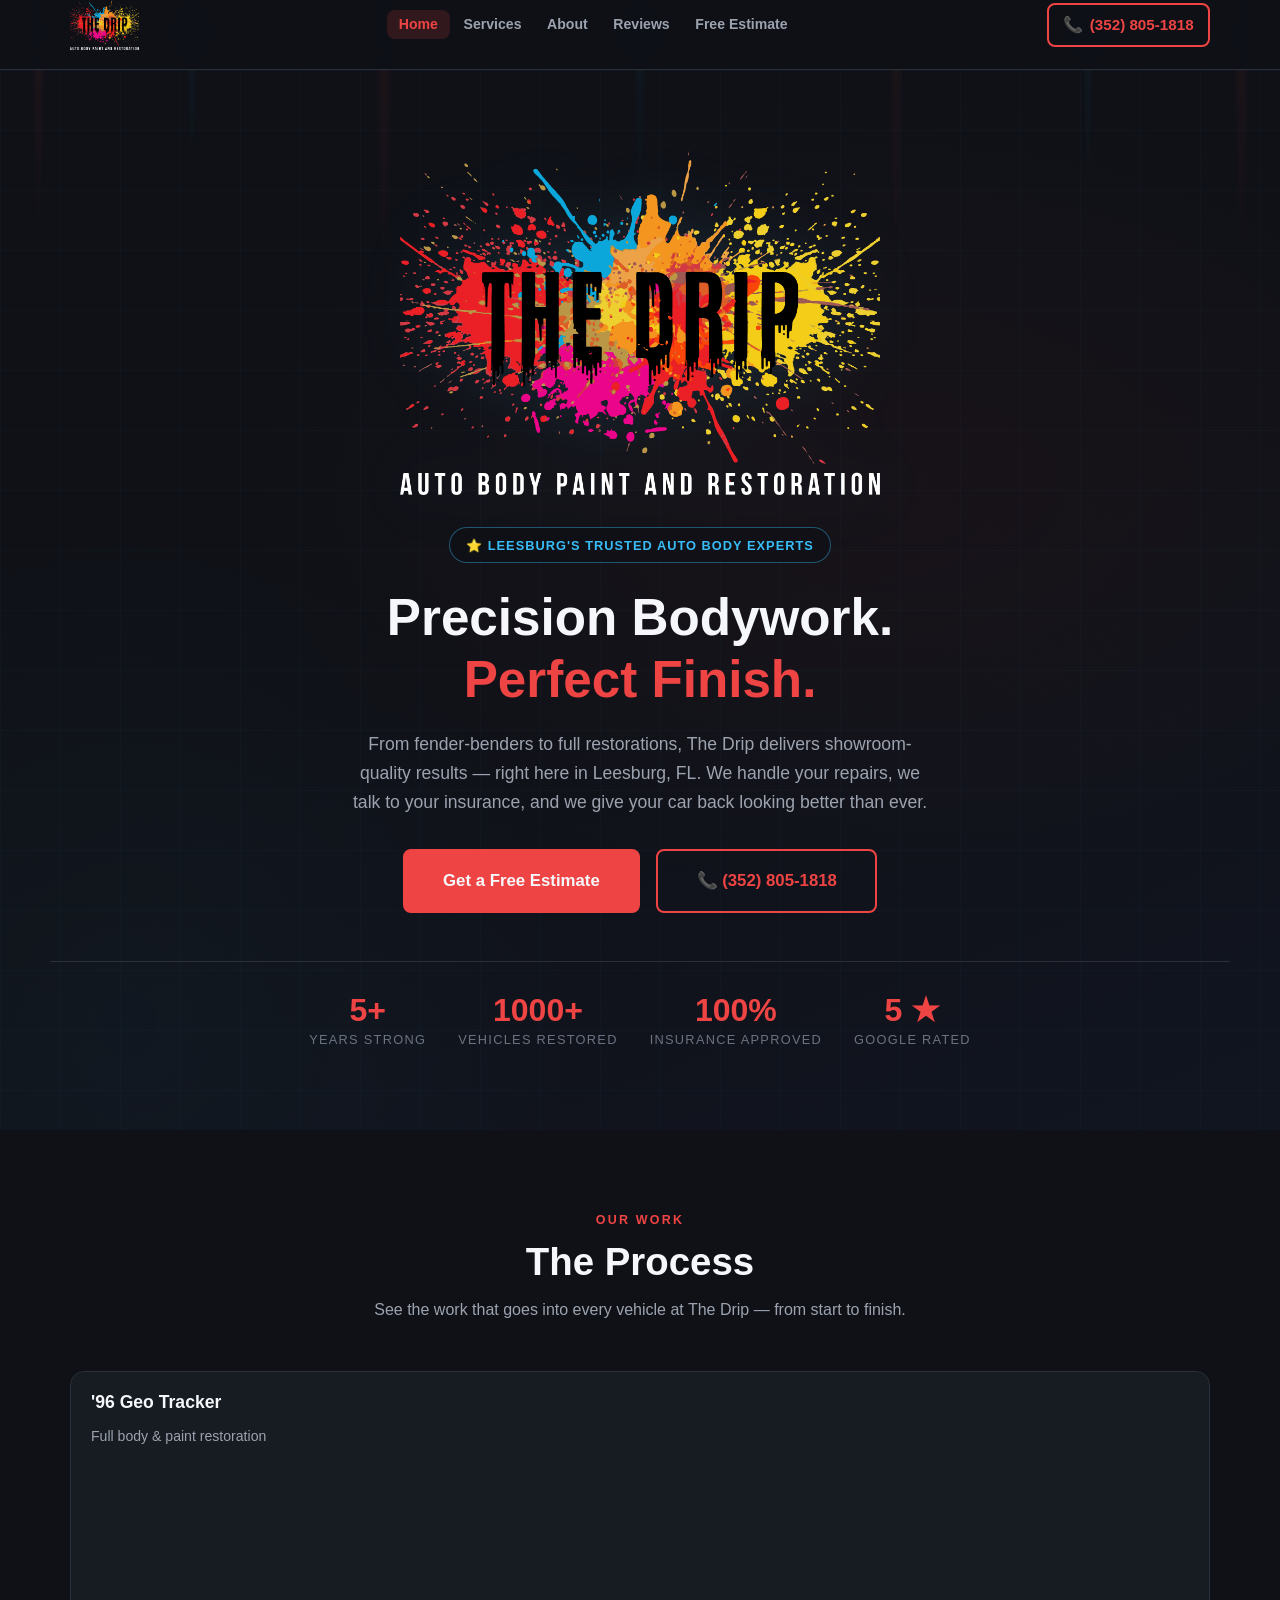
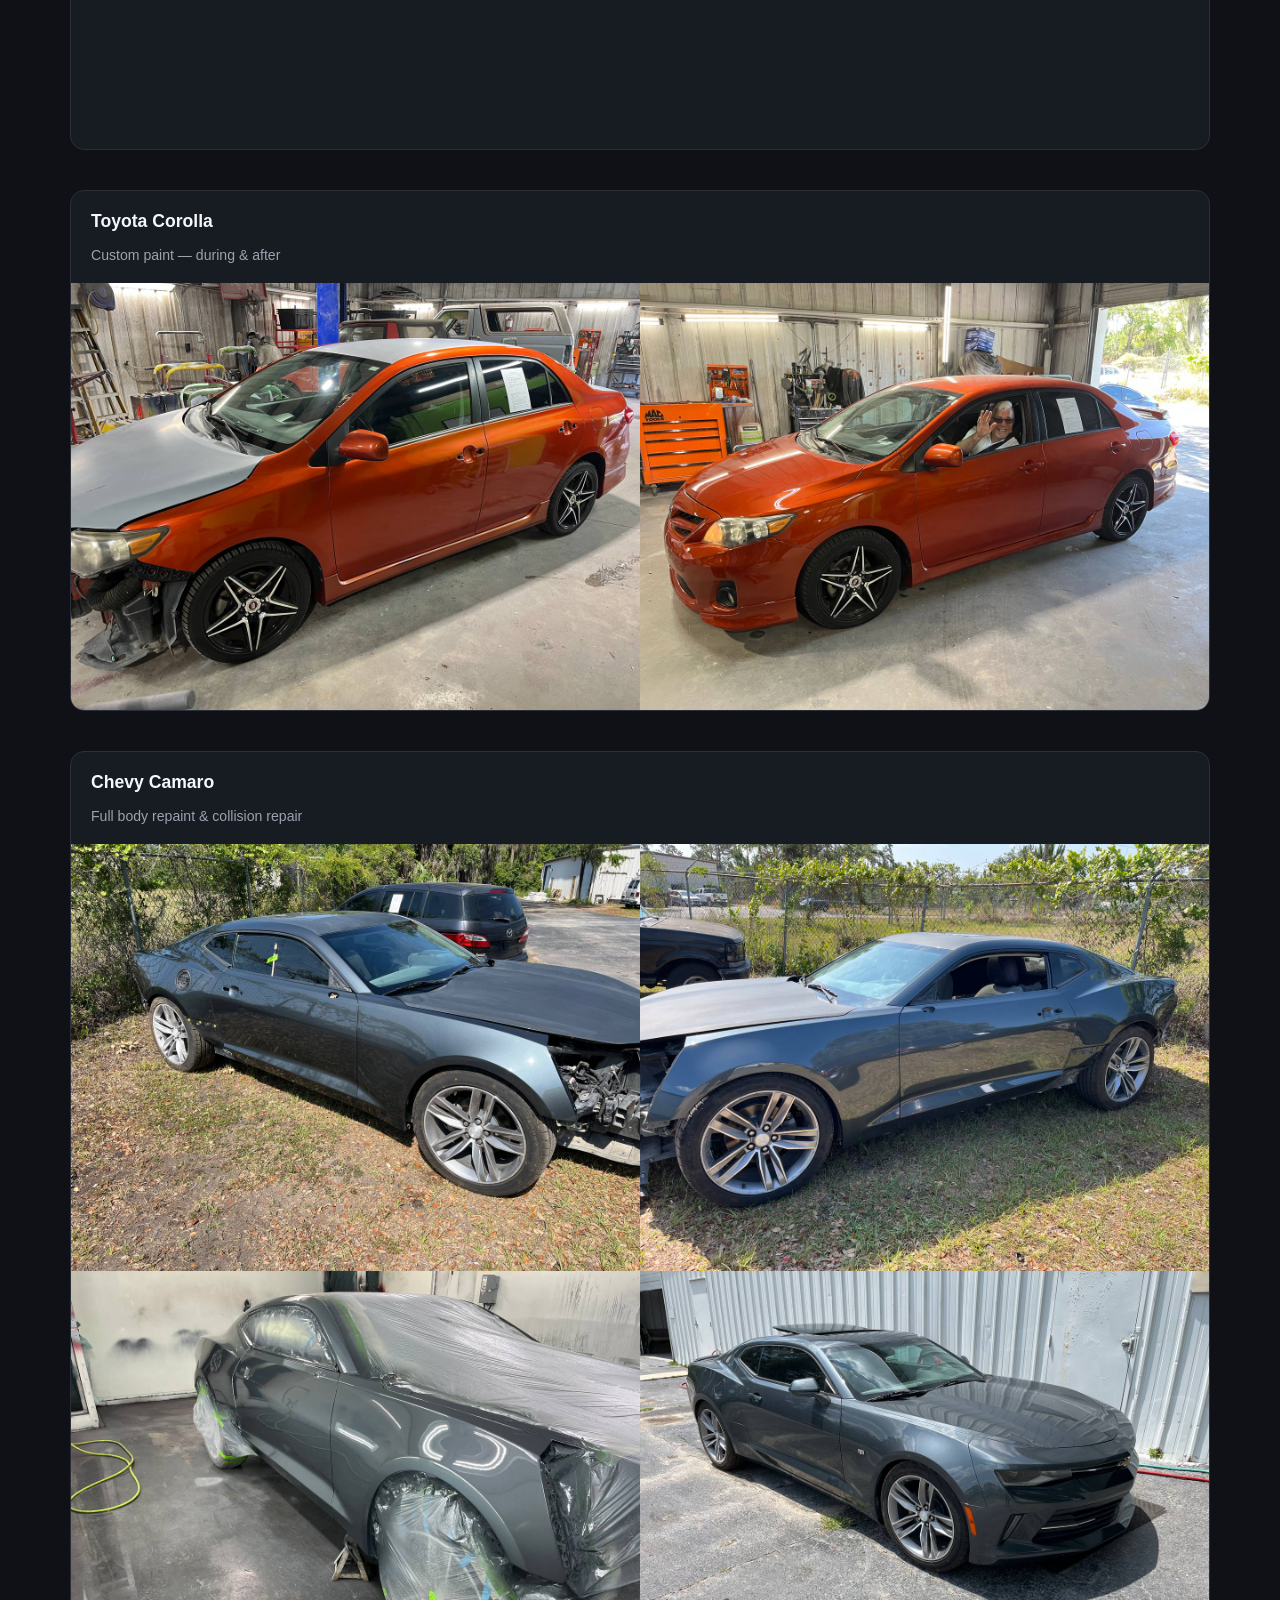
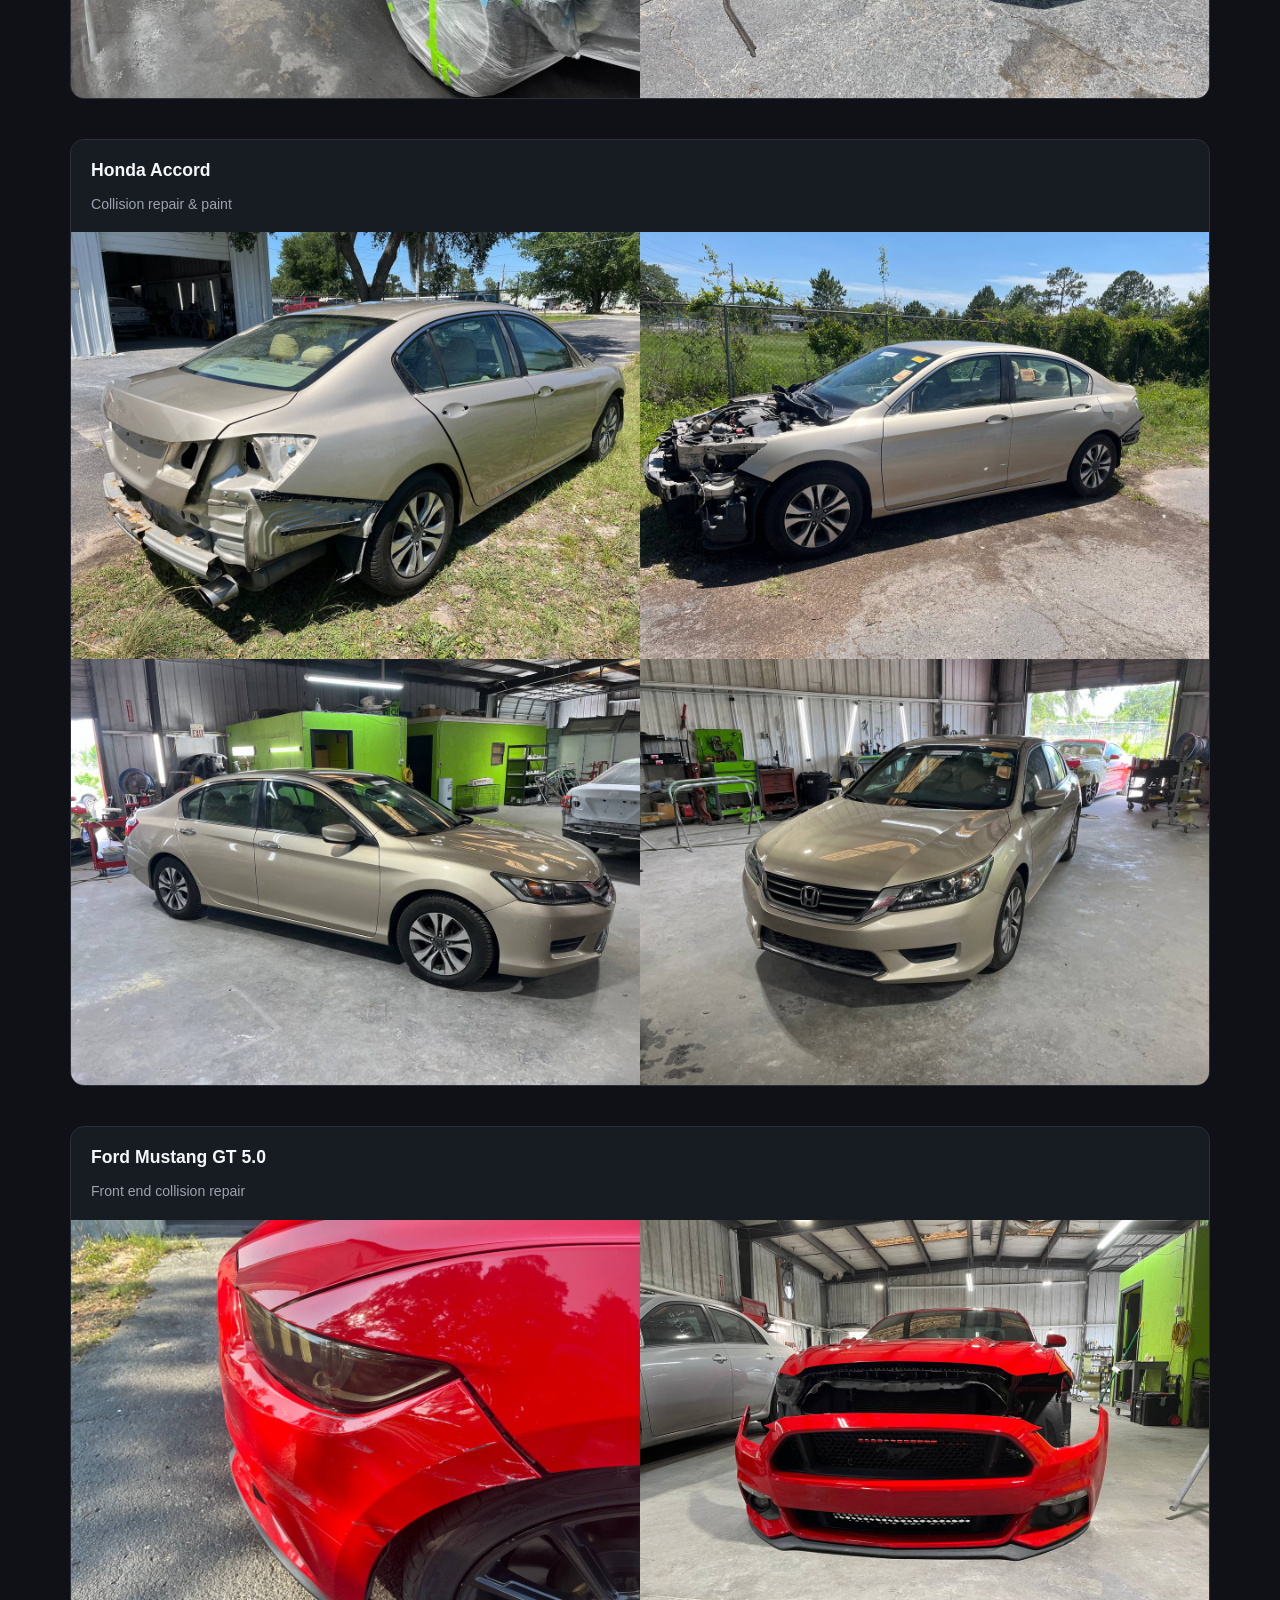
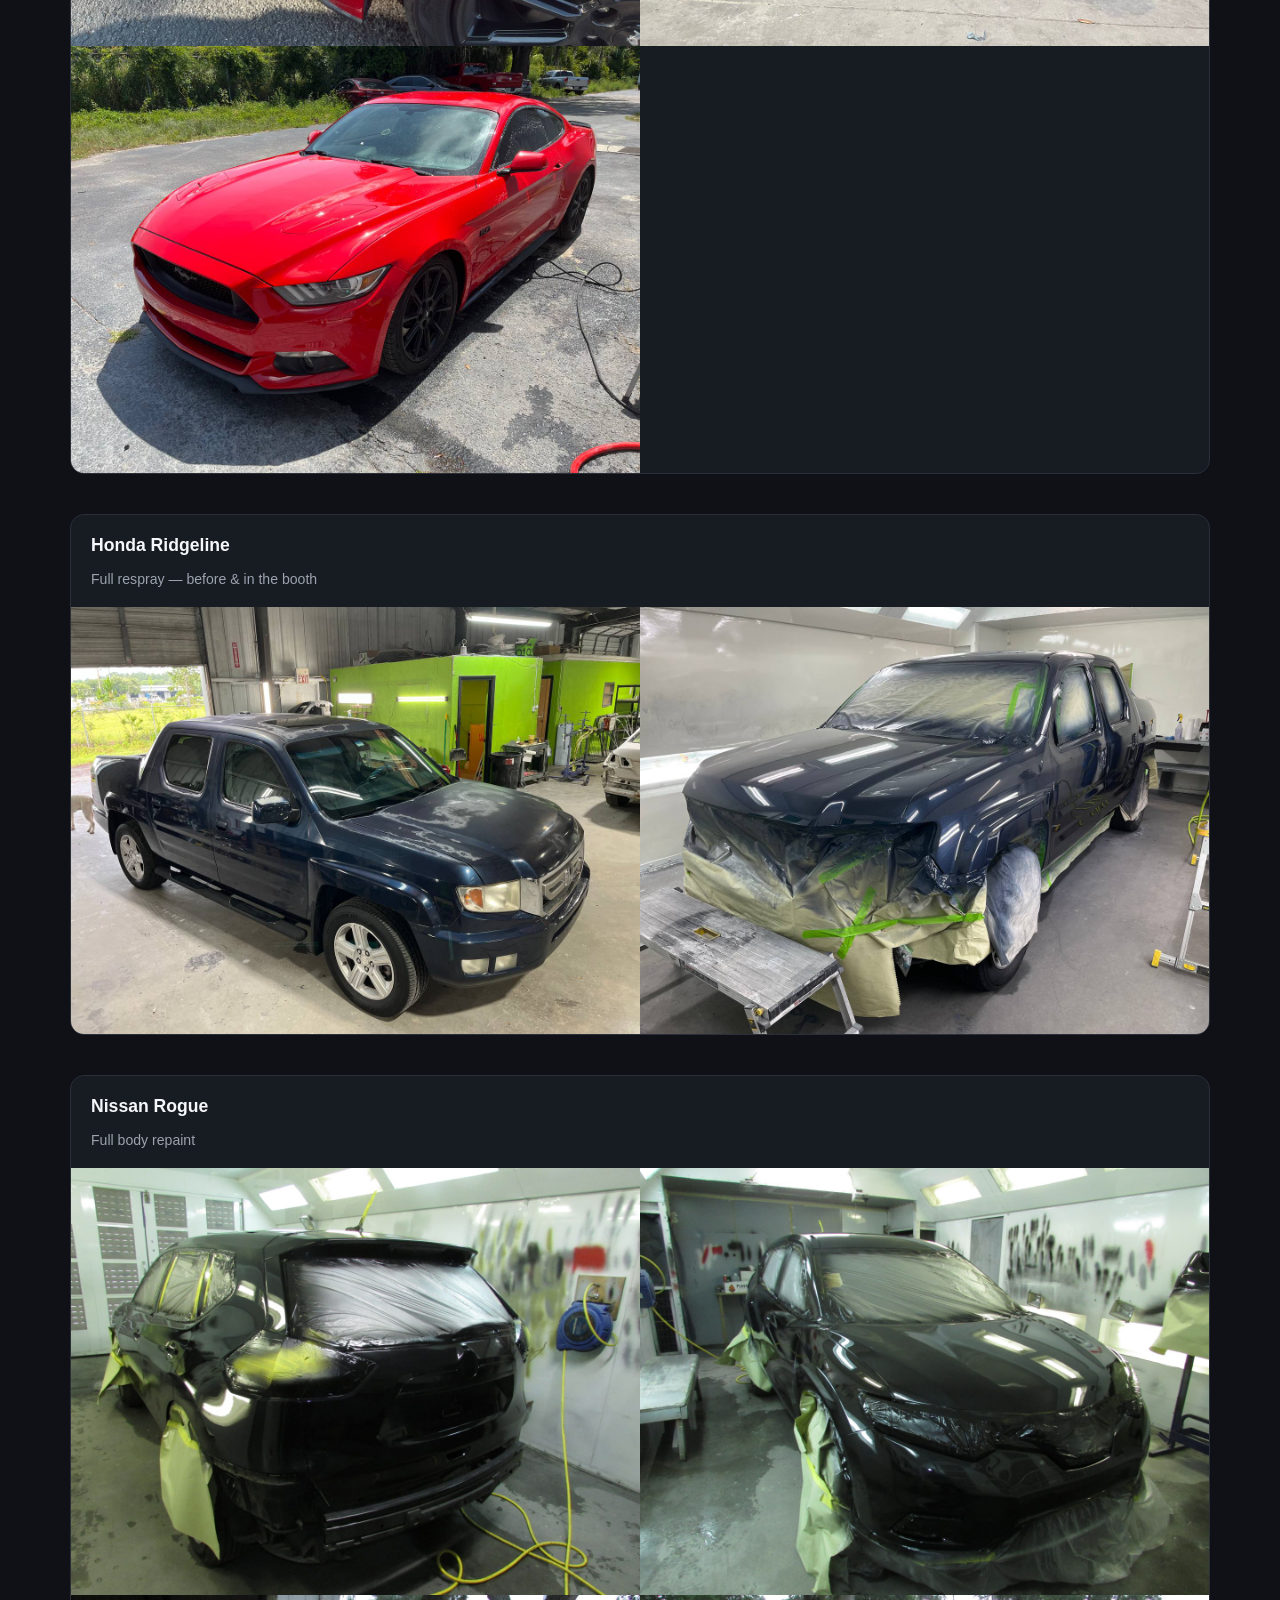
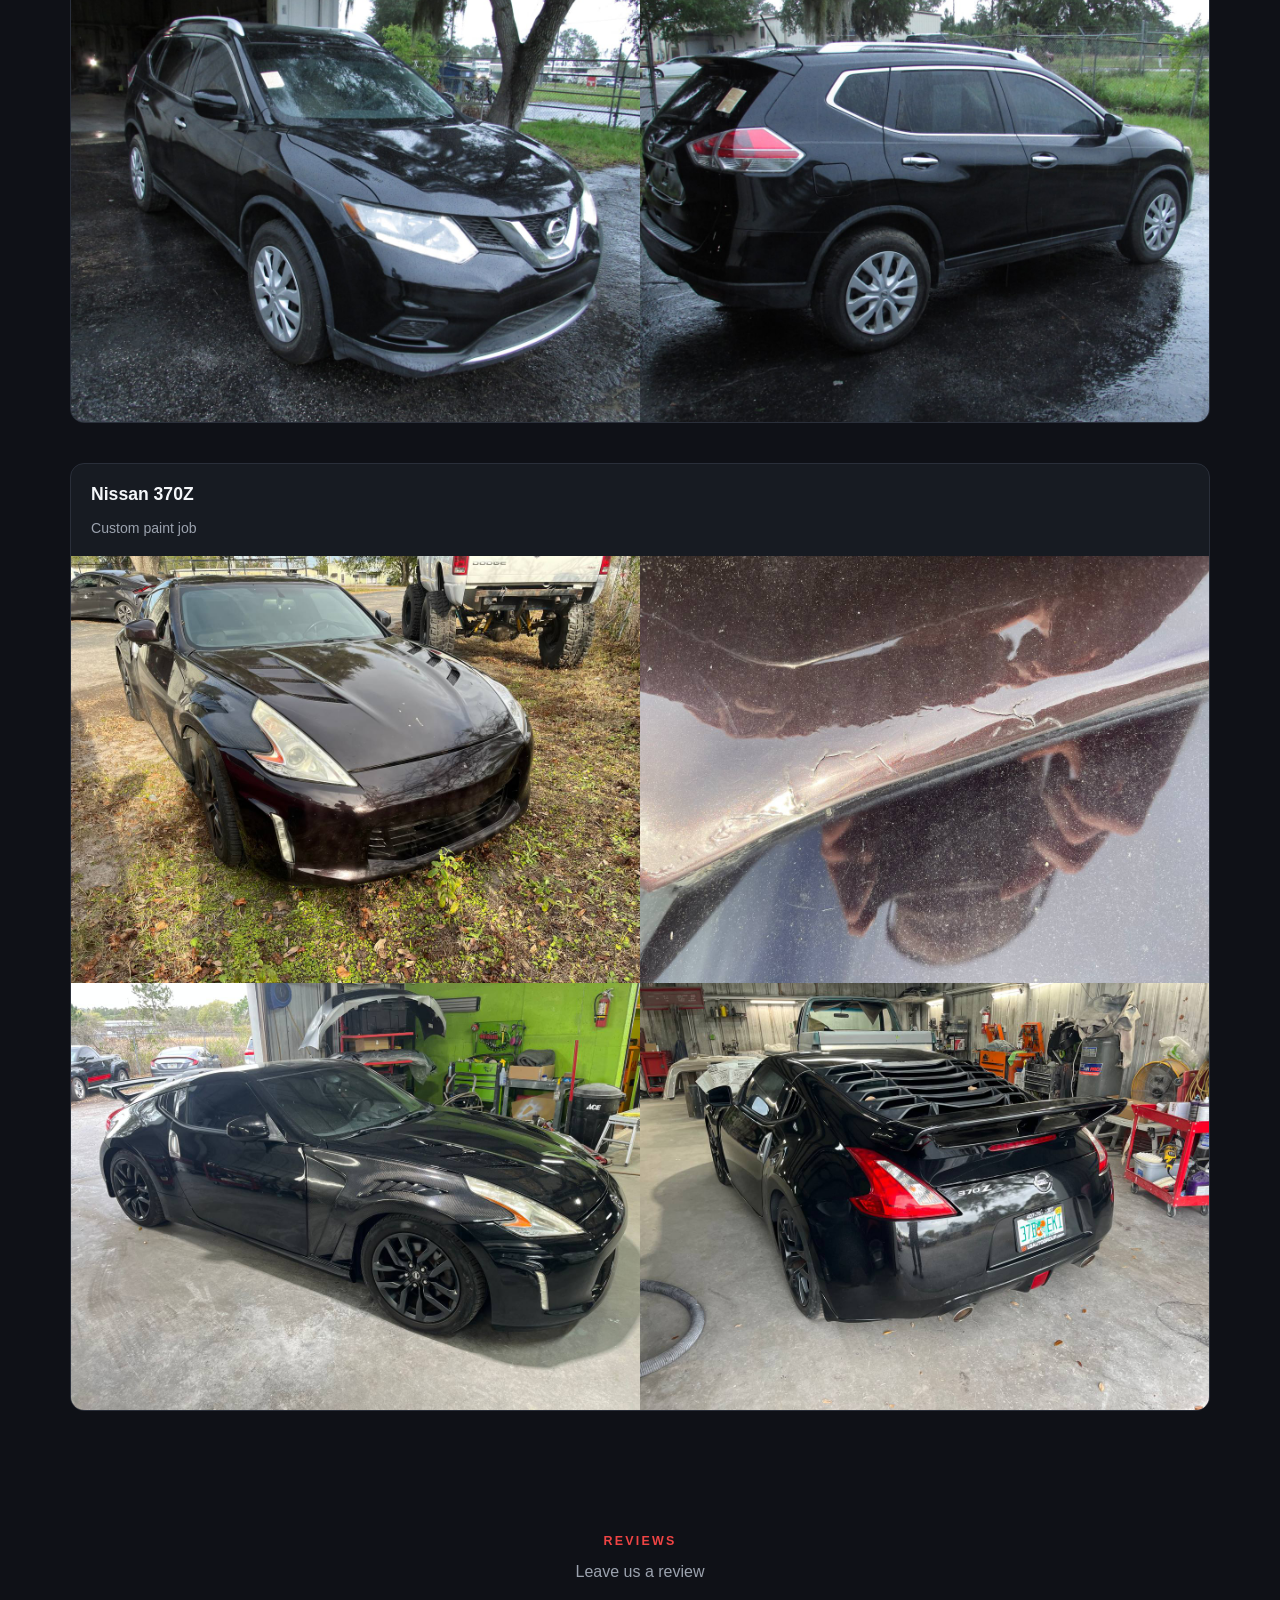
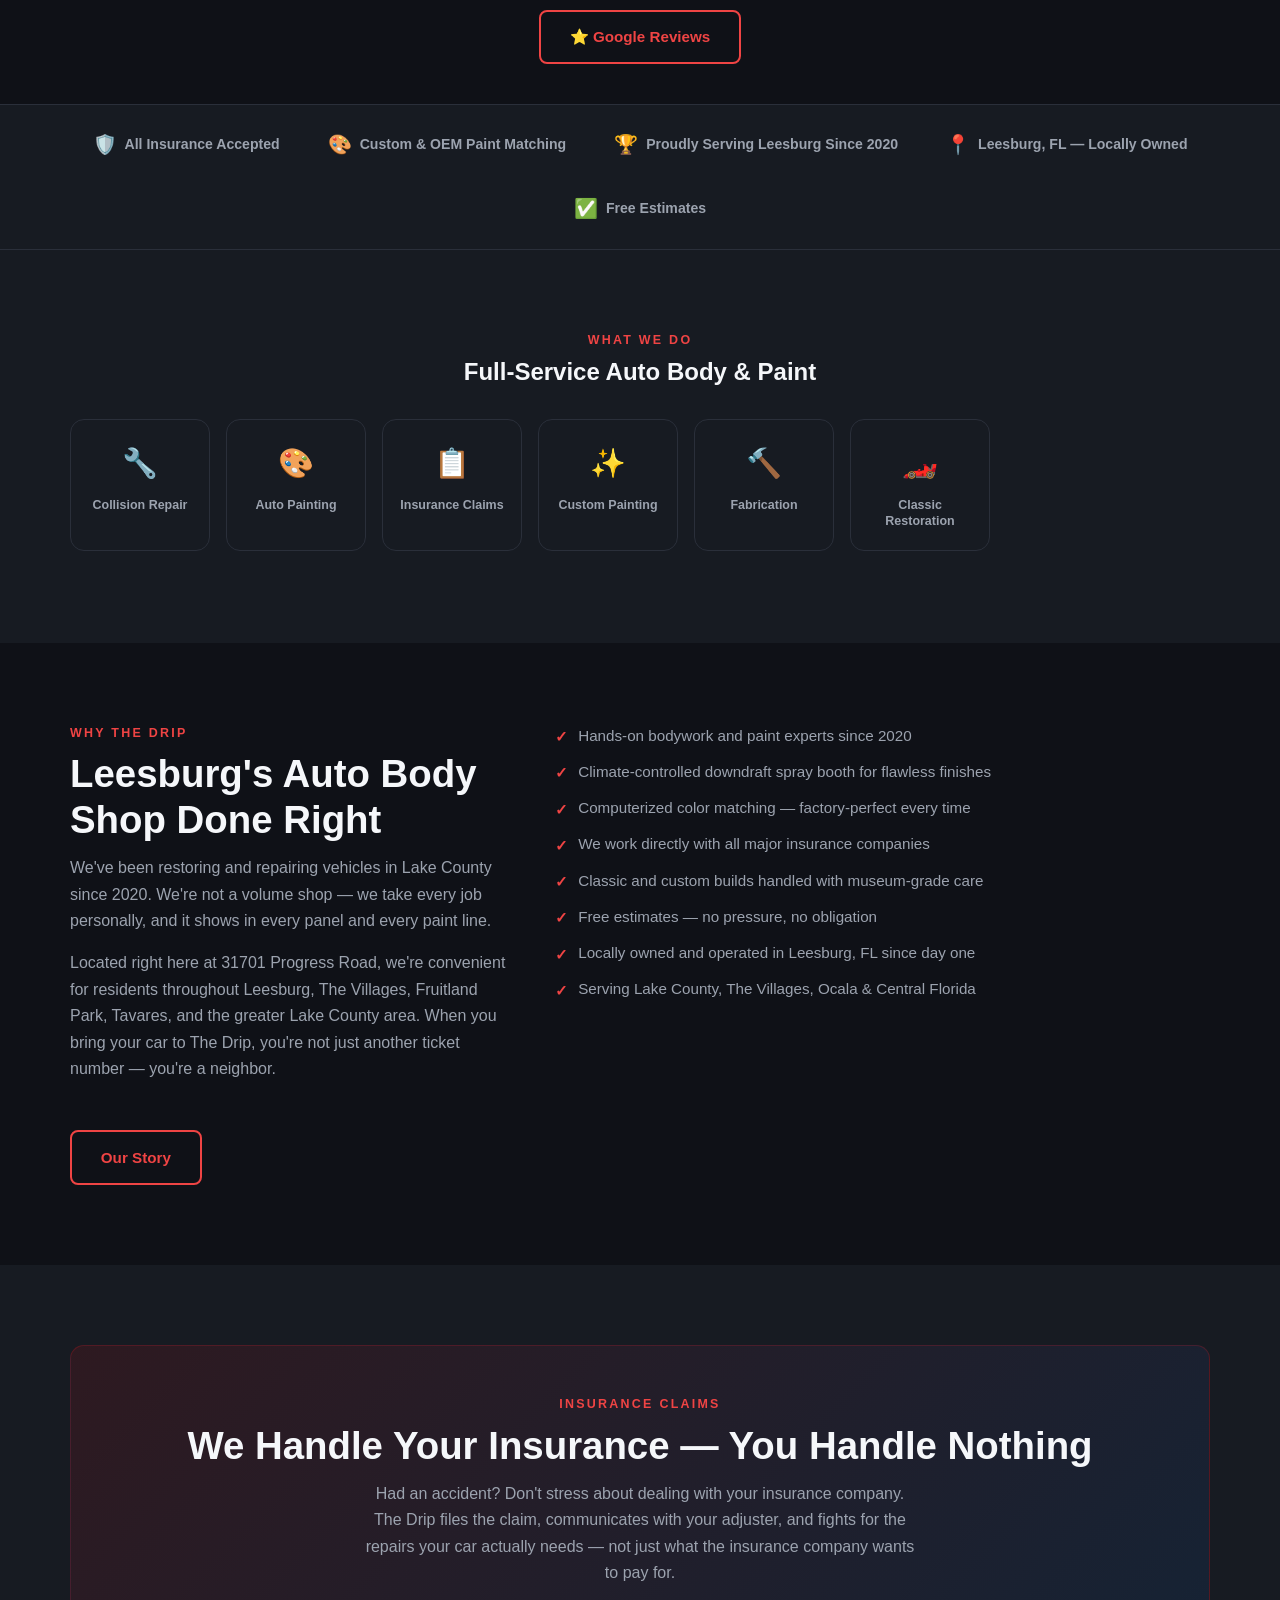
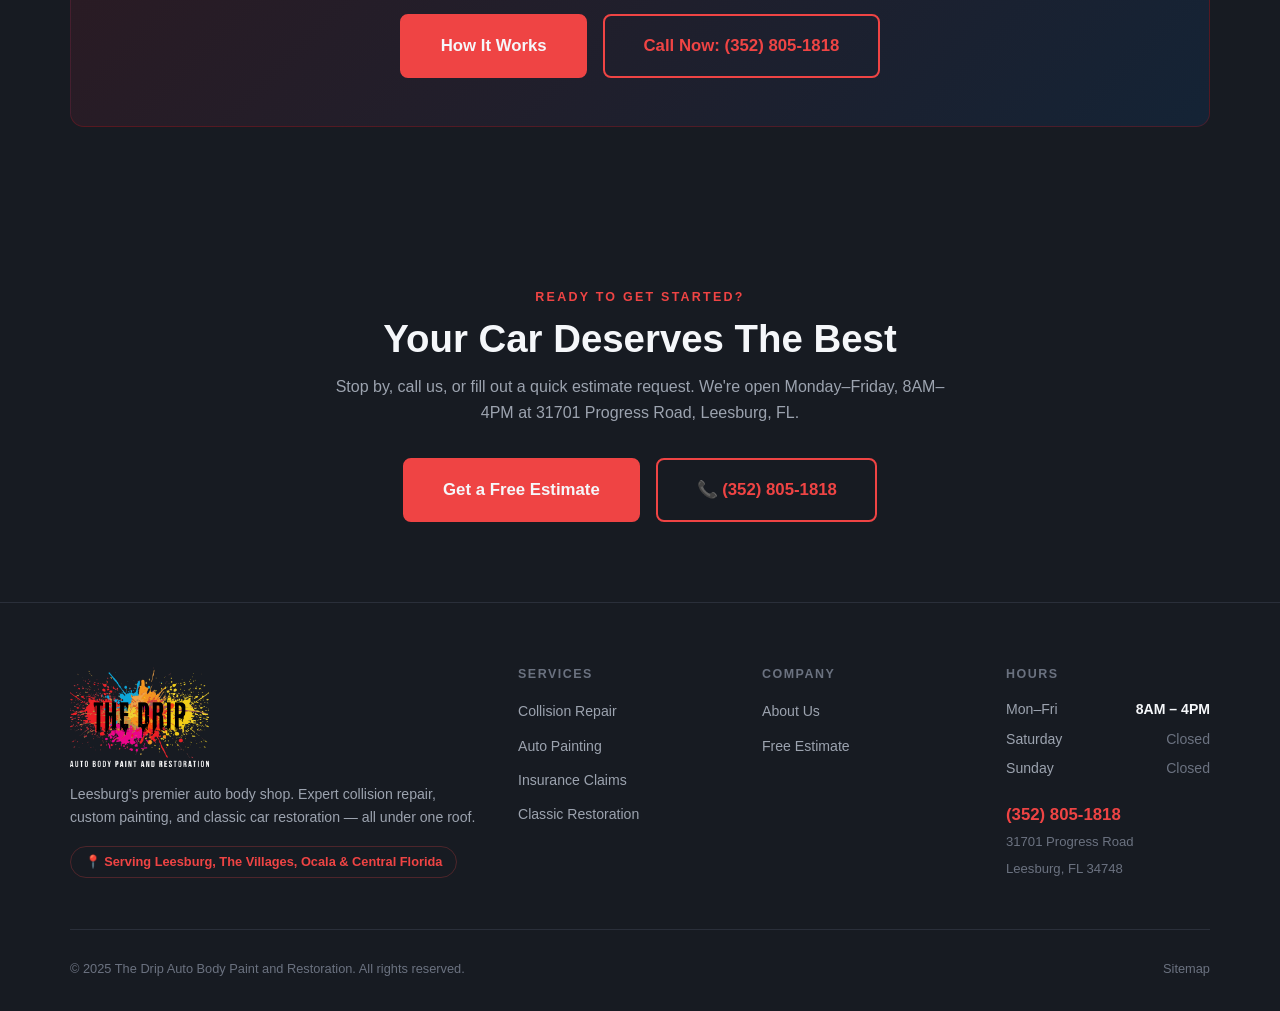
==== index.html @ 5b72c53d "Update 370Z subtitle to custom paint job" ====
<!DOCTYPE html>
<html lang="en">
<head>
  <meta charset="UTF-8" />
  <meta name="viewport" content="width=device-width, initial-scale=1.0" />
  <title>The Drip Auto Body Paint &amp; Restoration | Leesburg, FL Auto Body Shop</title>
  <meta name="description" content="The Drip Auto Body Paint and Restoration in Leesburg, FL offers expert collision repair, auto painting, dent removal, classic car restoration, and insurance claim assistance. Serving Lake County, The Villages, Ocala &amp; Central Florida." />
  <meta name="keywords" content="auto body shop Leesburg FL, collision repair Leesburg, auto paint shop Lake County FL, dent removal Leesburg, car restoration Central Florida, The Villages auto body" />
  <link rel="canonical" href="https://www.dripautomotive.com/index.html" />
  <!-- Open Graph -->
  <meta property="og:type"        content="website" />
  <meta property="og:title"       content="The Drip Auto Body Paint &amp; Restoration | Leesburg, FL" />
  <meta property="og:description" content="Expert auto body work, custom auto painting &amp; classic car restoration in Leesburg, FL. Serving Lake County, The Villages, Ocala &amp; Central Florida." />
  <meta property="og:image"       content="https://www.dripautomotive.com/images/og-home.jpg" />
  <meta property="og:url"         content="https://www.dripautomotive.com/" />
  <meta name="twitter:card"       content="summary_large_image" />
  <link rel="stylesheet" href="style.css" />
  <!-- LocalBusiness JSON-LD -->
  <script type="application/ld+json">
  {
    "@context": "https://schema.org",
    "@type": "AutoBodyShop",
    "name": "The Drip Auto Body Paint and Restoration",
    "image": "https://www.dripautomotive.com/images/og-home.jpg",
    "url": "https://www.dripautomotive.com",
    "telephone": "+13528051818",
    "address": {
      "@type": "PostalAddress",
      "streetAddress": "31701 Progress Road",
      "addressLocality": "Leesburg",
      "addressRegion": "FL",
      "postalCode": "34748",
      "addressCountry": "US"
    },
    "geo": {
      "@type": "GeoCoordinates",
      "latitude": 28.8116,
      "longitude": -81.8784
    },
    "openingHoursSpecification": [
      {
        "@type": "OpeningHoursSpecification",
        "dayOfWeek": ["Monday","Tuesday","Wednesday","Thursday","Friday"],
        "opens": "08:00",
        "closes": "16:00"
      }
    ],
    "priceRange": "$$",
    "description": "Full-service auto body shop specializing in collision repair, custom auto painting, insurance claims, and classic car restoration in Leesburg, FL.",
    "areaServed": ["Leesburg FL","Lake County FL","The Villages FL","Ocala FL","Central Florida"]
  }
  </script>
</head>
<body>
  <div class="paint-drips" aria-hidden="true"></div>

  <!-- ── Header ───────────────────────────────────────────── -->
  <header id="site-header" role="banner">
    <div class="container">
      <nav class="nav-inner" aria-label="Main navigation">
        <a href="index.html" class="nav-logo" aria-label="The Drip Auto Body — Home">
          <img src="logo.png" alt="The Drip Auto Body Paint and Restoration" class="nav-logo-img">
        </a>
        <ul class="nav-links" role="list">
          <li><a href="index.html">Home</a></li>
          <li><a href="services.html">Services</a></li>
          <li><a href="about.html">About</a></li>
          <li><a href="reviews.html">Reviews</a></li>
          <li><a href="contact.html">Free Estimate</a></li>
        </ul>
        <a href="tel:+13528051818" class="nav-phone" aria-label="Call us at (352) 805-1818">
          <span class="ph-icon">📞</span> (352) 805-1818
        </a>
        <button class="nav-toggle" id="nav-toggle" aria-expanded="false" aria-label="Toggle navigation">
          <span></span><span></span><span></span>
        </button>
      </nav>
    </div>
  </header>

  <!-- Mobile Nav -->
  <nav id="mobile-nav" aria-label="Mobile navigation">
    <a href="index.html">Home</a>
    <a href="services.html">Services</a>
    <a href="collision-repair.html">Collision Repair</a>
    <a href="auto-painting.html">Auto Painting</a>
    <a href="insurance-claims.html">Insurance Claims</a>
    <a href="restoration.html">Restoration</a>
    <a href="about.html">About</a>
    <a href="reviews.html">Reviews</a>
    <a href="contact.html">Free Estimate</a>
    <a href="tel:+13528051818" class="mobile-phone">📞 Call (352) 805-1818</a>
  </nav>

  <main class="page-content">

    <!-- ── Hero ─────────────────────────────────────────────── -->
    <section class="hero" aria-label="Hero">
      <div class="hero-bg" aria-hidden="true"></div>
      <div class="hero-bg-grid" aria-hidden="true"></div>
      <div class="container hero-content">
        <div class="hero-logo-showcase animate-in">
          <img src="logo.png" alt="The Drip Auto Body Paint and Restoration" class="hero-logo-img">
        </div>
        <div class="hero-badge animate-in">⭐ Leesburg's Trusted Auto Body Experts</div>
        <h1 class="animate-in delay-1">
          Precision Bodywork.<br>
          <span class="line2">Perfect Finish.</span>
        </h1>
        <p class="hero-desc animate-in delay-2">
          From fender-benders to full restorations, The Drip delivers
          showroom-quality results — right here in Leesburg, FL.
          We handle your repairs, we talk to your insurance, and we give
          your car back looking better than ever.
        </p>
        <div class="btn-group animate-in delay-3">
          <a href="contact.html" class="btn btn-primary btn-lg">Get a Free Estimate</a>
          <a href="tel:+13528051818" class="btn btn-outline btn-lg">📞 (352) 805-1818</a>
        </div>
        <div class="hero-stats animate-in delay-3">
          <div>
            <div class="hero-stat-num"><span class="counter" data-target="5" data-suffix="+">5+</span></div>
            <div class="hero-stat-label">Years Strong</div>
          </div>
          <div>
            <div class="hero-stat-num"><span class="counter" data-target="1000" data-suffix="+">1,000+</span></div>
            <div class="hero-stat-label">Vehicles Restored</div>
          </div>
          <div>
            <div class="hero-stat-num"><span class="counter" data-target="100" data-suffix="%">100%</span></div>
            <div class="hero-stat-label">Insurance Approved</div>
          </div>
          <div>
            <div class="hero-stat-num">5 ★</div>
            <div class="hero-stat-label">Google Rated</div>
          </div>
        </div>
      </div>
    </section>

    <!-- ── The Process (Video Showcase) ───────────────────────── -->
    <section class="section" aria-labelledby="work-heading">
      <div class="container">
        <div class="section-center mb-2">
          <span class="section-label">Our Work</span>
          <h2 class="section-title" id="work-heading">The Process</h2>
          <p class="section-subtitle">See the work that goes into every vehicle at The Drip — from start to finish.</p>
        </div>
        <div class="project-showcase mt-3">
          <div class="project-card">
            <div class="project-title">'96 Geo Tracker</div>
            <div class="project-subtitle">Full body &amp; paint restoration</div>
            <div class="project-videos">
              <video autoplay muted loop playsinline>
                <source src="videos/geo-tracker-1.mp4" type="video/mp4">
              </video>
              <video autoplay muted loop playsinline>
                <source src="videos/geo-tracker-2.mp4" type="video/mp4">
              </video>
            </div>
          </div>
          <div class="project-card">
            <div class="project-title">Toyota Corolla</div>
            <div class="project-subtitle">Custom paint — during &amp; after</div>
            <div class="project-videos">
              <img src="images/projects/corolla-during.jpg" alt="Toyota Corolla during paint - hood and fender in primer" loading="lazy">
              <img src="images/projects/corolla-after.jpg" alt="Toyota Corolla after - full custom orange paint complete" loading="lazy">
            </div>
          </div>
          <div class="project-card">
            <div class="project-title">Chevy Camaro</div>
            <div class="project-subtitle">Full body repaint &amp; collision repair</div>
            <div class="project-videos">
              <img src="images/projects/camaro-before.jpg" alt="Chevy Camaro before - front end collision damage" loading="lazy">
              <img src="images/projects/camaro-body.jpg" alt="Chevy Camaro body work - panels aligned" loading="lazy">
              <img src="images/projects/camaro-booth.jpg" alt="Chevy Camaro in paint booth - masked and prepped" loading="lazy">
              <img src="images/projects/camaro-after.jpg" alt="Chevy Camaro after - fully restored" loading="lazy">
            </div>
          </div>
          <div class="project-card">
            <div class="project-title">Honda Accord</div>
            <div class="project-subtitle">Collision repair &amp; paint</div>
            <div class="project-videos">
              <img src="images/projects/accord-before-rear.jpg" alt="Honda Accord disassembled - rear panels removed for paint" loading="lazy">
              <img src="images/projects/accord-before-front.jpg" alt="Honda Accord disassembled - front end removed for paint" loading="lazy">
              <img src="images/projects/accord-after.jpg" alt="Honda Accord after - full paint job complete, side view" loading="lazy">
              <img src="images/projects/accord-after-front.jpg" alt="Honda Accord after - full paint job complete, front view" loading="lazy">
            </div>
          </div>
          <div class="project-card">
            <div class="project-title">Ford Mustang GT 5.0</div>
            <div class="project-subtitle">Front end collision repair</div>
            <div class="project-videos">
              <img src="images/projects/mustang-before.jpg" alt="Ford Mustang GT before - front bumper damage" loading="lazy">
              <img src="images/projects/mustang-during.jpg" alt="Ford Mustang GT during repair - bumper removed in shop" loading="lazy">
              <img src="images/projects/mustang-after.jpg" alt="Ford Mustang GT after - fully repaired" loading="lazy">
            </div>
          </div>
          <div class="project-card">
            <div class="project-title">Honda Ridgeline</div>
            <div class="project-subtitle">Full respray — before &amp; in the booth</div>
            <div class="project-videos">
              <img src="images/projects/ridgeline-before.jpg" alt="Honda Ridgeline before - faded peeling paint" loading="lazy">
              <img src="images/projects/ridgeline-booth.jpg" alt="Honda Ridgeline in paint booth - masked and sprayed" loading="lazy">
            </div>
          </div>





          <div class="project-card">
            <div class="project-title">Nissan Rogue</div>
            <div class="project-subtitle">Full body repaint</div>
            <div class="project-videos">
              <img src="images/projects/rogue-before.jpg" alt="Nissan Rogue before - intake with Full Paint marked on windshield" loading="lazy">
              <img src="images/projects/rogue-booth.jpg" alt="Nissan Rogue in booth - freshly painted" loading="lazy">
              <img src="images/projects/rogue-after-front.jpg" alt="Nissan Rogue after - front view outside" loading="lazy">
              <img src="images/projects/rogue-after-side.jpg" alt="Nissan Rogue after - rear 3/4 view finished" loading="lazy">
            </div>
          </div>
          <div class="project-card">
            <div class="project-title">Nissan 370Z</div>
            <div class="project-subtitle">Custom paint job</div>
            <div class="project-videos">
              <img src="images/projects/370z-before.jpg" alt="Nissan 370Z before - faded paint and clear coat failure" loading="lazy">
              <img src="images/projects/370z-peeling.jpg" alt="Nissan 370Z before - clear coat peeling close-up" loading="lazy">
              <img src="images/projects/370z-after-front.jpg" alt="Nissan 370Z after - glossy black front 3/4 view" loading="lazy">
              <img src="images/projects/370z-after-rear.jpg" alt="Nissan 370Z after - glossy black rear 3/4 view" loading="lazy">
            </div>
          </div>

        </div>
      </div>
    </section>

    <!-- ── Reviews ───────────────────────────────────────── -->
    <section style="padding:2.5rem 0;">
      <div class="container section-center">
        <span class="section-label">Reviews</span>
        <p style="color:var(--text-muted);font-size:1rem;margin-bottom:1.5rem;">Leave us a review</p>
        <div style="display:flex;flex-wrap:wrap;justify-content:center;gap:1rem;">
          <a href="https://g.page/r/CQnXDWRq3VCeEAI/review" target="_blank" rel="noopener" class="btn btn-outline" style="gap:0.5rem;">⭐ Google Reviews</a>
        </div>
      </div>
    </section>

    <!-- ── Trust Bar ─────────────────────────────────────────── -->
    <section style="background:var(--surface); border-top:1px solid var(--border); border-bottom:1px solid var(--border); padding:1.5rem 0;">
      <div class="container">
        <div style="display:flex; flex-wrap:wrap; justify-content:center; gap:2rem 3rem; align-items:center;">
          <div style="display:flex;align-items:center;gap:0.5rem;font-size:0.88rem;color:var(--text-muted);font-weight:600;">
            <span style="font-size:1.2rem;">🛡️</span> All Insurance Accepted
          </div>
          <div style="display:flex;align-items:center;gap:0.5rem;font-size:0.88rem;color:var(--text-muted);font-weight:600;">
            <span style="font-size:1.2rem;">🎨</span> Custom &amp; OEM Paint Matching
          </div>
          <div style="display:flex;align-items:center;gap:0.5rem;font-size:0.88rem;color:var(--text-muted);font-weight:600;">
            <span style="font-size:1.2rem;">🏆</span> Proudly Serving Leesburg Since 2020
          </div>
          <div style="display:flex;align-items:center;gap:0.5rem;font-size:0.88rem;color:var(--text-muted);font-weight:600;">
            <span style="font-size:1.2rem;">📍</span> Leesburg, FL — Locally Owned
          </div>
          <div style="display:flex;align-items:center;gap:0.5rem;font-size:0.88rem;color:var(--text-muted);font-weight:600;">
            <span style="font-size:1.2rem;">✅</span> Free Estimates
          </div>
        </div>
      </div>
    </section>

    <!-- ── Services (Horizontal Scroll) ───────────────────────── -->
    <section class="section section-alt" aria-labelledby="services-heading">
      <div class="container">
        <div class="section-center mb-2">
          <span class="section-label">What We Do</span>
          <h2 class="section-title" id="services-heading" style="font-size:1.5rem;">Full-Service Auto Body &amp; Paint</h2>
        </div>
        <div class="services-scroll mt-2">
          <a href="collision-repair.html" class="scroll-card">
            <span class="scroll-icon">🔧</span>
            <span class="scroll-label">Collision Repair</span>
          </a>
          <a href="auto-painting.html" class="scroll-card">
            <span class="scroll-icon">🎨</span>
            <span class="scroll-label">Auto Painting</span>
          </a>
          <a href="insurance-claims.html" class="scroll-card">
            <span class="scroll-icon">📋</span>
            <span class="scroll-label">Insurance Claims</span>
          </a>
          <a href="auto-painting.html" class="scroll-card">
            <span class="scroll-icon">✨</span>
            <span class="scroll-label">Custom Painting</span>
          </a>
          <a href="services.html" class="scroll-card">
            <span class="scroll-icon">🔨</span>
            <span class="scroll-label">Fabrication</span>
          </a>
          <a href="restoration.html" class="scroll-card">
            <span class="scroll-icon">🏎️</span>
            <span class="scroll-label">Classic Restoration</span>
          </a>
        </div>
      </div>
    </section>

    <!-- ── Why Choose The Drip ────────────────────────────────── -->
    <section class="section" aria-labelledby="why-heading">
      <div class="container">
        <div class="content-cols wide-right" style="align-items:start;">
          <div>
            <span class="section-label">Why The Drip</span>
            <h2 class="section-title" id="why-heading">Leesburg's Auto Body Shop Done Right</h2>
            <p>We've been restoring and repairing vehicles in Lake County since 2020. We're not a volume shop — we take every job personally, and it shows in every panel and every paint line.</p>
            <p>Located right here at 31701 Progress Road, we're convenient for residents throughout Leesburg, The Villages, Fruitland Park, Tavares, and the greater Lake County area. When you bring your car to The Drip, you're not just another ticket number — you're a neighbor.</p>
            <a href="about.html" class="btn btn-outline mt-2">Our Story</a>
          </div>
          <div>
            <ul class="check-list">
              <li>Hands-on bodywork and paint experts since 2020</li>
              <li>Climate-controlled downdraft spray booth for flawless finishes</li>
              <li>Computerized color matching — factory-perfect every time</li>
              <li>We work directly with all major insurance companies</li>
              <li>Classic and custom builds handled with museum-grade care</li>
              <li>Free estimates — no pressure, no obligation</li>
              <li>Locally owned and operated in Leesburg, FL since day one</li>
              <li>Serving Lake County, The Villages, Ocala &amp; Central Florida</li>
            </ul>
          </div>
        </div>
      </div>
    </section>

    <!-- ── Insurance CTA ──────────────────────────────────────── -->
    <section class="section section-alt" aria-labelledby="ins-cta-heading">
      <div class="container">
        <div class="cta-banner">
          <span class="section-label">Insurance Claims</span>
          <h2 id="ins-cta-heading">We Handle Your Insurance — You Handle Nothing</h2>
          <p>Had an accident? Don't stress about dealing with your insurance company. The Drip files the claim, communicates with your adjuster, and fights for the repairs your car actually needs — not just what the insurance company wants to pay for.</p>
          <div class="btn-group" style="justify-content:center;">
            <a href="insurance-claims.html" class="btn btn-primary btn-lg">How It Works</a>
            <a href="tel:+13528051818" class="btn btn-outline btn-lg">Call Now: (352) 805-1818</a>
          </div>
        </div>
      </div>
    </section>

    <section class="section section-alt" aria-labelledby="final-cta-heading">
      <div class="container text-center">
        <span class="section-label">Ready to Get Started?</span>
        <h2 class="section-title" id="final-cta-heading">Your Car Deserves The Best</h2>
        <p class="section-subtitle" style="margin:0 auto 2rem;">Stop by, call us, or fill out a quick estimate request. We're open Monday–Friday, 8AM–4PM at 31701 Progress Road, Leesburg, FL.</p>
        <div class="btn-group" style="justify-content:center;">
          <a href="contact.html" class="btn btn-primary btn-lg">Get a Free Estimate</a>
          <a href="tel:+13528051818" class="btn btn-outline btn-lg">📞 (352) 805-1818</a>
        </div>
      </div>
    </section>

  </main>

  <!-- ── Footer ────────────────────────────────────────────── -->
  <footer id="site-footer" role="contentinfo">
    <div class="container">
      <div class="footer-grid">
        <div class="footer-brand">
          <img src="logo.png" alt="The Drip Auto Body Paint and Restoration" class="footer-logo-img">
          <p>Leesburg's premier auto body shop. Expert collision repair, custom painting, and classic car restoration — all under one roof.</p>
          <span class="footer-tagline">📍 Serving Leesburg, The Villages, Ocala &amp; Central Florida</span>
        </div>
        <div class="footer-col">
          <h5>Services</h5>
          <ul>
            <li><a href="collision-repair.html">Collision Repair</a></li>
            <li><a href="auto-painting.html">Auto Painting</a></li>
            <li><a href="insurance-claims.html">Insurance Claims</a></li>
            <li><a href="restoration.html">Classic Restoration</a></li>
          </ul>
        </div>
        <div class="footer-col">
          <h5>Company</h5>
          <ul>
            <li><a href="about.html">About Us</a></li>

            
            <li><a href="contact.html">Free Estimate</a></li>
          </ul>
        </div>
        <div class="footer-col footer-hours">
          <h5>Hours</h5>
          <p><span class="hours-day">Mon–Fri</span><span class="hours-time">8AM – 4PM</span></p>
          <p><span class="hours-day">Saturday</span><span class="hours-closed">Closed</span></p>
          <p><span class="hours-day">Sunday</span><span class="hours-closed">Closed</span></p>
          <div style="margin-top:1.25rem;">
            <a href="tel:+13528051818" style="color:var(--accent);font-weight:700;font-size:1.05rem;">(352) 805-1818</a><br>
            <span style="font-size:0.82rem;color:var(--text-dim);">31701 Progress Road<br>Leesburg, FL 34748</span>
          </div>
        </div>
      </div>
      <div class="footer-bottom">
        <p>&copy; 2025 The Drip Auto Body Paint and Restoration. All rights reserved.</p>
        <p><a href="sitemap.xml">Sitemap</a></p>
      </div>
    </div>
  </footer>

  <!-- Floating CTA (mobile) -->
  <a href="tel:+13528051818" class="float-cta" aria-label="Call The Drip now">📞 Call Now</a>

  <script src="script.js"></script>
</body>
</html>
---- style.css ----
/* ============================================================
   The Drip Auto Body Paint and Restoration — style.css
   Pure CSS, mobile-first, refined dark theme with logo colors
   ============================================================ */

/* ── Reset & Base ─────────────────────────────────────────── */
*, *::before, *::after { box-sizing: border-box; margin: 0; padding: 0; }

:root {
  --bg:          #0F1117;
  --surface:     #171B22;
  --surface2:    #1e222b;
  --surface3:    #262b35;
  --accent:      #EF4444;
  --accent-dark: #dc2626;
  --accent-glow: rgba(239,68,68,0.15);
  --gold:        #38BDF8;
  --gold-muted:  #38BDF8;
  --trust-blue:  #38BDF8;
  --text:        #F5F7FA;
  --text-muted:  #9CA3AF;
  --text-dim:    #6B7280;
  --border:      #2a2f3a;
  --white:       #F5F7FA;
  --danger:      #EF4444;
  --success:     #2ecc71;
  --radius:      8px;
  --radius-lg:   14px;
  --shadow:      0 4px 24px rgba(0,0,0,0.5);
  --shadow-accent: 0 0 24px rgba(239,68,68,0.25);
  --transition:  0.25s ease;
  --nav-h:       70px;
  --font: -apple-system, BlinkMacSystemFont, 'Segoe UI', Roboto, Helvetica, Arial, sans-serif;
}

html { scroll-behavior: smooth; font-size: 16px; }

body {
  background: var(--bg);
  color: var(--text);
  font-family: var(--font);
  line-height: 1.65;
  min-height: 100vh;
  overflow-x: hidden;
}

img { max-width: 100%; height: auto; display: block; }
a { color: var(--accent); text-decoration: none; transition: color var(--transition); }
a:hover { color: var(--accent-dark); }
ul { list-style: none; }
button, input, textarea, select { font-family: inherit; }

/* ── Typography ───────────────────────────────────────────── */
h1, h2, h3, h4, h5, h6 {
  line-height: 1.2;
  font-weight: 700;
  color: var(--white);
}
h1 { font-size: clamp(2rem, 5vw, 3.2rem); }
h2 { font-size: clamp(1.6rem, 4vw, 2.4rem); }
h3 { font-size: clamp(1.2rem, 3vw, 1.6rem); }
h4 { font-size: 1.15rem; }
p  { margin-bottom: 1rem; color: var(--text-muted); }
p:last-child { margin-bottom: 0; }

.section-label {
  font-size: 0.78rem;
  font-weight: 700;
  letter-spacing: 0.18em;
  text-transform: uppercase;
  color: var(--accent);
  margin-bottom: 0.5rem;
  display: block;
}
.section-title { margin-bottom: 0.75rem; }
.section-subtitle { max-width: 640px; color: var(--text-muted); }

/* ── Layout Utilities ─────────────────────────────────────── */
.container { width: 100%; max-width: 1180px; margin: 0 auto; padding: 0 1.25rem; }
.section { padding: 5rem 0; }
.section-alt { background: var(--surface); }
.section-center { text-align: center; }
.section-center .section-subtitle { margin: 0 auto; }

.grid-2 { display: grid; grid-template-columns: 1fr; gap: 2rem; }
.grid-3 { display: grid; grid-template-columns: 1fr; gap: 1.5rem; }
.grid-4 { display: grid; grid-template-columns: 1fr 1fr; gap: 1.25rem; }

@media (min-width: 640px) {
  .grid-2 { grid-template-columns: 1fr 1fr; }
  .grid-3 { grid-template-columns: 1fr 1fr; }
}
@media (min-width: 900px) {
  .grid-3 { grid-template-columns: 1fr 1fr 1fr; }
  .grid-4 { grid-template-columns: repeat(4, 1fr); }
}

.flex { display: flex; }
.flex-center { display: flex; align-items: center; justify-content: center; }
.gap-1 { gap: 1rem; }
.gap-2 { gap: 2rem; }
.mt-1 { margin-top: 1rem; }
.mt-2 { margin-top: 2rem; }
.mt-3 { margin-top: 3rem; }
.mb-2 { margin-bottom: 2rem; }
.text-center { text-align: center; }

/* ── Buttons ──────────────────────────────────────────────── */
.btn {
  display: inline-flex;
  align-items: center;
  gap: 0.5rem;
  padding: 0.8rem 1.8rem;
  border-radius: var(--radius);
  font-weight: 700;
  font-size: 0.95rem;
  cursor: pointer;
  transition: all var(--transition);
  border: 2px solid transparent;
  text-align: center;
  white-space: nowrap;
}
.btn-primary {
  background: var(--accent);
  color: var(--white);
  border-color: var(--accent);
  font-weight: 700;
}
.btn-primary:hover {
  background: var(--accent-dark);
  border-color: var(--accent-dark);
  color: var(--white);
  box-shadow: var(--shadow-accent);
  transform: translateY(-1px);
}
.btn-outline {
  background: transparent;
  color: var(--accent);
  border-color: var(--accent);
}
.btn-outline:hover {
  background: var(--accent);
  color: var(--bg);
  transform: translateY(-1px);
}
.btn-ghost {
  background: transparent;
  color: var(--text-muted);
  border-color: var(--border);
}
.btn-ghost:hover { border-color: var(--accent); color: var(--accent); }
.btn-lg { padding: 1rem 2.4rem; font-size: 1.05rem; }
.btn-sm { padding: 0.5rem 1.1rem; font-size: 0.85rem; }
.btn-group { display: flex; flex-wrap: wrap; gap: 1rem; }

/* ── Accent / Highlight ───────────────────────────────────── */
.accent { color: var(--accent); }
.highlight {
  color: var(--accent);
}

/* ── Header / Navigation ──────────────────────────────────── */
main, .hero, section { position: relative; z-index: 1; }

#site-header {
  position: fixed;
  top: 0; left: 0; right: 0;
  z-index: 1000;
  height: var(--nav-h);
  background: rgba(15,17,23,0.96);
  border-bottom: 1px solid var(--border);
  backdrop-filter: blur(12px);
  -webkit-backdrop-filter: blur(12px);
  transition: box-shadow var(--transition);
}
#site-header.scrolled {
  box-shadow: 0 2px 20px rgba(0,0,0,0.6);
}
.nav-inner {
  display: flex;
  align-items: center;
  justify-content: space-between;
  height: 100%;
  gap: 1rem;
}
.nav-logo {
  display: flex;
  align-items: center;
  flex-shrink: 0;
  text-decoration: none;
}
.nav-logo-img {
  height: 50px;
  width: auto;
  object-fit: contain;
  transition: transform 0.2s ease;
}
.nav-logo-img:hover {
  transform: scale(1.03);
}
@media (max-width: 768px) {
  .nav-logo-img {
    height: 42px;
  }
}
/* Legacy text logo fallbacks */
.nav-logo-name {
  font-size: 1.25rem;
  font-weight: 900;
  color: var(--white);
  letter-spacing: -0.02em;
}
.nav-logo-name span { color: var(--accent); }
.nav-logo-sub {
  font-size: 0.6rem;
  font-weight: 600;
  letter-spacing: 0.18em;
  text-transform: uppercase;
  color: var(--text-dim);
}
.nav-links {
  display: none;
  align-items: center;
  gap: 0.1rem;
}
.nav-links a {
  padding: 0.4rem 0.75rem;
  border-radius: var(--radius);
  font-size: 0.88rem;
  font-weight: 600;
  color: var(--text-muted);
  transition: all var(--transition);
}
.nav-links a:hover,
.nav-links a.active { color: var(--accent); background: var(--accent-glow); }
.nav-phone {
  display: none;
  align-items: center;
  gap: 0.4rem;
  font-weight: 700;
  font-size: 0.95rem;
  color: var(--accent);
  border: 2px solid var(--accent);
  border-radius: var(--radius);
  padding: 0.4rem 0.9rem;
  transition: all var(--transition);
}
.nav-phone:hover { background: var(--accent); color: var(--bg); }
.nav-phone .ph-icon { font-size: 1rem; }

.nav-toggle {
  display: flex;
  flex-direction: column;
  gap: 5px;
  cursor: pointer;
  padding: 0.4rem;
  border: none;
  background: none;
}
.nav-toggle span {
  display: block;
  width: 24px; height: 2px;
  background: var(--text);
  border-radius: 2px;
  transition: all var(--transition);
}
.nav-toggle.open span:nth-child(1) { transform: translateY(7px) rotate(45deg); }
.nav-toggle.open span:nth-child(2) { opacity: 0; transform: scaleX(0); }
.nav-toggle.open span:nth-child(3) { transform: translateY(-7px) rotate(-45deg); }

/* Mobile Nav Drawer */
#mobile-nav {
  display: none;
  position: fixed;
  top: var(--nav-h);
  left: 0; right: 0;
  background: var(--surface);
  border-bottom: 1px solid var(--border);
  z-index: 999;
  padding: 1.5rem;
  flex-direction: column;
  gap: 0.25rem;
}
#mobile-nav.open { display: flex; }
#mobile-nav a {
  padding: 0.75rem 1rem;
  border-radius: var(--radius);
  font-weight: 600;
  color: var(--text-muted);
  font-size: 1rem;
}
#mobile-nav a:hover { background: var(--accent-glow); color: var(--accent); }
#mobile-nav .mobile-phone {
  display: flex;
  align-items: center;
  justify-content: center;
  gap: 0.5rem;
  margin-top: 1rem;
  background: var(--accent);
  color: var(--bg);
  padding: 0.9rem;
  border-radius: var(--radius);
  font-weight: 800;
  font-size: 1.05rem;
}

@media (min-width: 768px) {
  .nav-links { display: flex; }
  .nav-phone { display: flex; }
  .nav-toggle { display: none; }
}

/* Page top padding for fixed header */
.page-content { padding-top: var(--nav-h); }

/* ── Hero Section ─────────────────────────────────────────── */
.hero {
  position: relative;
  min-height: 88vh;
  display: flex;
  align-items: center;
  overflow: hidden;
  background: var(--bg);
}
/* ── Paint Drip Backdrop ──────────────────────────────────── */
.paint-drips {
  position: fixed;
  top: 0;
  left: 0;
  right: 0;
  height: 300px;
  pointer-events: none;
  z-index: 2;
}
.paint-drips::before {
  content: '';
  position: absolute;
  top: 0;
  left: 0;
  right: 0;
  height: 100%;
  background:
    radial-gradient(ellipse 8px 250px at 3% 0%, rgba(239,68,68,0.08) 0%, transparent 100%),
    radial-gradient(ellipse 6px 180px at 15% 0%, rgba(56,189,248,0.06) 0%, transparent 100%),
    radial-gradient(ellipse 10px 300px at 30% 0%, rgba(239,68,68,0.07) 0%, transparent 100%),
    radial-gradient(ellipse 7px 220px at 50% 0%, rgba(56,189,248,0.05) 0%, transparent 100%),
    radial-gradient(ellipse 8px 280px at 70% 0%, rgba(239,68,68,0.07) 0%, transparent 100%),
    radial-gradient(ellipse 6px 200px at 85% 0%, rgba(56,189,248,0.06) 0%, transparent 100%),
    radial-gradient(ellipse 9px 260px at 97% 0%, rgba(239,68,68,0.08) 0%, transparent 100%);
}



.hero-bg {
  position: absolute;
  inset: 0;
  background: 
    radial-gradient(ellipse 80% 60% at 70% 40%, rgba(239,68,68,0.04) 0%, transparent 65%),
    radial-gradient(ellipse 60% 80% at 10% 90%, rgba(56,189,248,0.03) 0%, transparent 60%),
    linear-gradient(160deg, #0F1117 0%, #0F1117 50%, #111520 100%);
}
.hero-bg-grid {
  position: absolute;
  inset: 0;
  background-image:
    linear-gradient(rgba(56,189,248,0.03) 1px, transparent 1px),
    linear-gradient(90deg, rgba(56,189,248,0.03) 1px, transparent 1px);
  background-size: 60px 60px;
}
.hero-content {
  position: relative;
  z-index: 1;
  padding: 5rem 0;
  text-align: center;
}
.hero-desc {
  margin-left: auto;
  margin-right: auto;
}
.hero .btn-group {
  justify-content: center;
}
.hero-stats {
  justify-content: center;
}
@media (max-width: 768px) {
  .hero .btn-group {
    flex-direction: column;
    align-items: center;
  }
}
/* Hero logo showcase (homepage) */
.hero-logo-showcase {
  text-align: center;
  margin-bottom: 2rem;
}
.hero-logo-img {
  max-width: 480px;
  width: 100%;
  height: auto;
  object-fit: contain;
  filter: drop-shadow(0 4px 30px rgba(56,189,248,0.12));
  display: block;
  margin-left: auto;
  margin-right: auto;
}
@media (max-width: 768px) {
  .hero-logo-img {
    max-width: 320px;
  }
  .hero-logo-showcase {
    margin-bottom: 1.5rem;
  }
}

.hero-badge {
  display: inline-flex;
  align-items: center;
  gap: 0.5rem;
  background: rgba(15,17,23,0.8);
  border: 1px solid rgba(56,189,248,0.4);
  color: var(--trust-blue);
  padding: 0.4rem 1rem;
  border-radius: 100px;
  font-size: 0.8rem;
  font-weight: 700;
  letter-spacing: 0.08em;
  text-transform: uppercase;
  margin-bottom: 1.5rem;
}
.hero h1 { margin-bottom: 1.25rem; }
.hero h1 .line2 { color: var(--accent); display: block; }
.hero-desc {
  font-size: 1.1rem;
  color: var(--text-muted);
  max-width: 580px;
  margin-bottom: 2rem;
}
.hero-stats {
  display: flex;
  flex-wrap: wrap;
  gap: 2rem;
  margin-top: 3rem;
  padding-top: 2rem;
  border-top: 1px solid var(--border);
}
.hero-stat-num {
  font-size: 2rem;
  font-weight: 900;
  color: var(--accent);
  line-height: 1;
}
.hero-stat-label {
  font-size: 0.8rem;
  color: var(--text-dim);
  text-transform: uppercase;
  letter-spacing: 0.1em;
  margin-top: 0.2rem;
}

/* Page Hero (smaller, for inner pages) */
.page-hero {
  background:
    linear-gradient(135deg, rgba(212,20,28,0.07) 0%, transparent 50%),
    linear-gradient(180deg, #0d0d0d 0%, #111 100%);
  border-bottom: 1px solid var(--border);
  padding: 4rem 0 3rem;
  position: relative;
  overflow: hidden;
}
.page-hero::before {
  content: '';
  position: absolute;
  inset: 0;
  background-image:
    linear-gradient(rgba(212,20,28,0.03) 1px, transparent 1px),
    linear-gradient(90deg, rgba(212,20,28,0.03) 1px, transparent 1px);
  background-size: 40px 40px;
}
.page-hero-content { position: relative; z-index: 1; }
.page-hero h1 { margin-bottom: 0.5rem; }
.page-hero .lead {
  color: var(--text-muted);
  font-size: 1.1rem;
  max-width: 620px;
  margin-bottom: 0;
}

/* ── Breadcrumbs ──────────────────────────────────────────── */
.breadcrumb {
  display: flex;
  align-items: center;
  flex-wrap: wrap;
  gap: 0.3rem;
  font-size: 0.82rem;
  color: var(--text-dim);
  margin-bottom: 1rem;
}
.breadcrumb a { color: var(--text-dim); }
.breadcrumb a:hover { color: var(--accent); }
.breadcrumb .sep { color: var(--text-dim); }
.breadcrumb .current { color: var(--text-muted); }

/* ── Cards ────────────────────────────────────────────────── */
.card {
  background: var(--surface);
  border: 1px solid var(--border);
  border-radius: var(--radius-lg);
  padding: 1.75rem;
  transition: all var(--transition);
}
.card:hover {
  border-color: rgba(212,20,28,0.3);
  box-shadow: var(--shadow-accent);
  transform: translateY(-3px);
}
.card-icon {
  font-size: 2.2rem;
  margin-bottom: 1rem;
  display: block;
  line-height: 1;
}
.card h3 { margin-bottom: 0.5rem; }
.card p { font-size: 0.92rem; margin-bottom: 1rem; }
.card-link {
  font-size: 0.88rem;
  font-weight: 700;
  color: var(--accent);
  display: inline-flex;
  align-items: center;
  gap: 0.3rem;
}
.card-link::after { content: '→'; transition: transform var(--transition); }
.card:hover .card-link::after { transform: translateX(4px); }

/* Service card variant */
.service-card {
  background: var(--surface);
  border: 1px solid var(--border);
  border-radius: var(--radius-lg);
  overflow: hidden;
  transition: all var(--transition);
}
.service-card:hover {
  border-color: var(--accent);
  box-shadow: 0 0 30px rgba(212,20,28,0.15);
  transform: translateY(-4px);
}
.service-card-top {
  height: 180px;
  background: linear-gradient(135deg, var(--surface2), var(--surface3));
  display: flex;
  align-items: center;
  justify-content: center;
  font-size: 3.5rem;
  position: relative;
  overflow: hidden;
}
.service-card-top::after {
  content: '';
  position: absolute;
  inset: 0;
  background: linear-gradient(180deg, transparent 40%, rgba(0,0,0,0.6) 100%);
}
.service-card-body { padding: 1.5rem; }
.service-card-body h3 { margin-bottom: 0.5rem; }
.service-card-body p { font-size: 0.9rem; margin-bottom: 1.25rem; }

/* ── Before/After Gallery ─────────────────────────────────── */
.ba-grid { display: grid; grid-template-columns: 1fr; gap: 1.5rem; }
@media (min-width: 640px) { .ba-grid { grid-template-columns: 1fr 1fr; } }
@media (min-width: 900px) { .ba-grid { grid-template-columns: repeat(3, 1fr); } }

.ba-card {
  background: var(--surface);
  border: 1px solid var(--border);
  border-radius: var(--radius-lg);
  overflow: hidden;
}
.ba-images {
  display: grid;
  grid-template-columns: 1fr 1fr;
  height: 180px;
}
.ba-img {
  display: flex;
  align-items: center;
  justify-content: center;
  font-size: 0.7rem;
  font-weight: 700;
  letter-spacing: 0.08em;
  text-transform: uppercase;
  position: relative;
  overflow: hidden;
}
.ba-img img {
  width: 100%;
  height: 100%;
  object-fit: cover;
  position: absolute;
  inset: 0;
}
.ba-img.before {
  background: linear-gradient(135deg, #2a1a1a, #3a2020);
  color: var(--text-dim);
  border-right: 1px solid var(--border);
}
.ba-img.after {
  background: linear-gradient(135deg, #0a1f2a, #0d2d3a);
  color: var(--accent);
}
.ba-img span {
  position: absolute;
  bottom: 0.5rem;
  left: 50%;
  transform: translateX(-50%);
  background: rgba(0,0,0,0.7);
  padding: 0.2rem 0.5rem;
  border-radius: 4px;
  font-size: 0.65rem;
  letter-spacing: 0.1em;
  text-transform: uppercase;
}
.ba-img.before span { color: var(--text-dim); }
.ba-img.after span { color: var(--accent); border: 1px solid rgba(212,20,28,0.3); }
.ba-label {
  font-size: 0.65rem;
  font-weight: 700;
  letter-spacing: 0.15em;
  text-transform: uppercase;
  position: absolute;
  top: 0.5rem;
  left: 50%;
  transform: translateX(-50%);
  white-space: nowrap;
}
.ba-desc {
  padding: 1rem 1.25rem;
  font-size: 0.88rem;
  font-weight: 600;
  color: var(--text-muted);
}

/* ── Project Showcase (Video) ─────────────────────────────── */
.project-showcase { display: flex; flex-direction: column; gap: 2.5rem; }

.project-card {
  background: var(--surface);
  border: 1px solid var(--border);
  border-radius: var(--radius-lg);
  overflow: hidden;
}

.project-card .project-title {
  padding: 1rem 1.25rem 0.5rem;
  font-size: 1.1rem;
  font-weight: 700;
  color: var(--text);
}

.project-card .project-subtitle {
  padding: 0 1.25rem 1rem;
  font-size: 0.88rem;
  color: var(--text-muted);
}

.project-videos {
  display: grid;
  grid-template-columns: 1fr;
  gap: 0;
}

@media (min-width: 640px) {
  .project-videos { grid-template-columns: 1fr 1fr; }
}

.project-videos img {
  width: 100%;
  height: auto;
  display: block;
  object-fit: cover;
}

.project-videos video {
  width: 100%;
  height: auto;
  display: block;
  object-fit: cover;
}

/* ── Services Horizontal Scroll ──────────────────────────── */
.services-scroll {
  display: flex;
  gap: 1rem;
  overflow-x: auto;
  scroll-snap-type: x mandatory;
  -webkit-overflow-scrolling: touch;
  padding-bottom: 0.75rem;
  scrollbar-width: none;
}
.services-scroll::-webkit-scrollbar { display: none; }

.scroll-card {
  flex: 0 0 auto;
  width: 140px;
  display: flex;
  flex-direction: column;
  align-items: center;
  gap: 0.6rem;
  padding: 1.25rem 1rem;
  background: var(--surface);
  border: 1px solid var(--border);
  border-radius: var(--radius-lg);
  text-decoration: none;
  color: var(--text);
  scroll-snap-align: start;
  transition: border-color var(--transition), background var(--transition);
}
.scroll-card:hover {
  border-color: var(--accent);
  background: var(--surface2);
}
.scroll-icon { font-size: 1.8rem; }
.scroll-label {
  font-size: 0.78rem;
  font-weight: 600;
  text-align: center;
  color: var(--text-muted);
  line-height: 1.3;
}
.scroll-card:hover .scroll-label { color: var(--text); }

/* ── Review / Testimonial Cards ───────────────────────────── */
.review-card {
  background: var(--surface);
  border: 1px solid var(--border);
  border-radius: var(--radius-lg);
  padding: 1.75rem;
  position: relative;
}
.review-card::before {
  content: '"';
  font-size: 5rem;
  line-height: 0.8;
  color: var(--accent);
  opacity: 0.15;
  position: absolute;
  top: 1rem;
  left: 1.5rem;
  font-family: Georgia, serif;
}
.review-stars {
  color: #f5a623;
  font-size: 1rem;
  margin-bottom: 0.75rem;
  letter-spacing: 2px;
}
.review-text {
  font-size: 0.95rem;
  color: var(--text-muted);
  line-height: 1.7;
  margin-bottom: 1.25rem;
  font-style: italic;
}
.review-author {
  display: flex;
  align-items: center;
  gap: 0.75rem;
}
.review-avatar {
  width: 44px; height: 44px;
  border-radius: 50%;
  background: linear-gradient(135deg, var(--accent-dark), #0055aa);
  display: flex;
  align-items: center;
  justify-content: center;
  font-weight: 800;
  font-size: 1rem;
  color: var(--white);
  flex-shrink: 0;
}
.review-author-name { font-weight: 700; font-size: 0.95rem; color: var(--white); }
.review-author-meta { font-size: 0.78rem; color: var(--text-dim); }

/* ── Process / Steps ──────────────────────────────────────── */
.steps { display: flex; flex-direction: column; gap: 2rem; }
@media (min-width: 768px) {
  .steps { flex-direction: row; }
  .step { flex: 1; }
}
.step {
  display: flex;
  flex-direction: column;
  align-items: flex-start;
  gap: 0.75rem;
  position: relative;
}
.step-number {
  width: 48px; height: 48px;
  border-radius: 50%;
  background: var(--accent-glow);
  border: 2px solid var(--accent);
  display: flex;
  align-items: center;
  justify-content: center;
  font-size: 1.1rem;
  font-weight: 900;
  color: var(--accent);
  flex-shrink: 0;
}
.step h3 { margin-bottom: 0.25rem; font-size: 1.05rem; }
.step p { font-size: 0.88rem; }

/* ── Check List ───────────────────────────────────────────── */
.check-list { list-style: none; display: flex; flex-direction: column; gap: 0.6rem; }
.check-list li {
  display: flex;
  align-items: flex-start;
  gap: 0.65rem;
  font-size: 0.95rem;
  color: var(--text-muted);
}
.check-list li::before {
  content: '✓';
  color: var(--accent);
  font-weight: 700;
  flex-shrink: 0;
  margin-top: 0.1rem;
}

/* ── FAQ / Accordion ──────────────────────────────────────── */
.faq-item {
  background: var(--surface);
  border: 1px solid var(--border);
  border-radius: var(--radius);
  overflow: hidden;
  margin-bottom: 0.75rem;
}
.faq-q {
  width: 100%;
  background: none;
  border: none;
  padding: 1.1rem 1.5rem;
  text-align: left;
  color: var(--white);
  font-size: 0.97rem;
  font-weight: 600;
  cursor: pointer;
  display: flex;
  justify-content: space-between;
  align-items: center;
  gap: 1rem;
  transition: background var(--transition);
}
.faq-q:hover { background: var(--surface2); }
.faq-q .faq-icon {
  width: 22px; height: 22px;
  border-radius: 50%;
  border: 2px solid var(--accent);
  display: flex;
  align-items: center;
  justify-content: center;
  font-size: 0.9rem;
  color: var(--accent);
  flex-shrink: 0;
  transition: transform var(--transition);
}
.faq-item.open .faq-icon { transform: rotate(45deg); }
.faq-a {
  display: none;
  padding: 0 1.5rem 1.25rem;
  font-size: 0.92rem;
  color: var(--text-muted);
  line-height: 1.7;
  border-top: 1px solid var(--border);
  padding-top: 1rem;
}
.faq-item.open .faq-a { display: block; }

/* ── CTA Banner ───────────────────────────────────────────── */
.cta-banner {
  background: linear-gradient(135deg, rgba(212,20,28,0.12) 0%, rgba(0,100,200,0.12) 100%);
  border: 1px solid rgba(212,20,28,0.25);
  border-radius: var(--radius-lg);
  padding: 3rem 2rem;
  text-align: center;
}
.cta-banner h2 { margin-bottom: 0.75rem; }
.cta-banner p { margin-bottom: 1.75rem; max-width: 560px; margin-left: auto; margin-right: auto; }

/* ── Contact Form ─────────────────────────────────────────── */
.form-grid { display: grid; grid-template-columns: 1fr; gap: 1.25rem; }
@media (min-width: 640px) { .form-grid { grid-template-columns: 1fr 1fr; } }

.form-group { display: flex; flex-direction: column; gap: 0.4rem; }
.form-group.full { grid-column: 1 / -1; }
.form-group label {
  font-size: 0.82rem;
  font-weight: 700;
  color: var(--text-muted);
  letter-spacing: 0.05em;
  text-transform: uppercase;
}
.form-group input,
.form-group select,
.form-group textarea {
  background: var(--surface2);
  border: 1px solid var(--border);
  border-radius: var(--radius);
  padding: 0.75rem 1rem;
  color: var(--text);
  font-size: 0.95rem;
  transition: border-color var(--transition), box-shadow var(--transition);
  appearance: none;
}
.form-group input:focus,
.form-group select:focus,
.form-group textarea:focus {
  outline: none;
  border-color: var(--accent);
  box-shadow: 0 0 0 3px rgba(212,20,28,0.12);
}
.form-group input::placeholder,
.form-group textarea::placeholder { color: var(--text-dim); }
.form-group textarea { resize: vertical; min-height: 120px; }
.form-note {
  font-size: 0.8rem;
  color: var(--text-dim);
  margin-top: 0.5rem;
  text-align: center;
}

/* ── Info Boxes ───────────────────────────────────────────── */
.info-box {
  background: var(--surface);
  border: 1px solid var(--border);
  border-left: 3px solid var(--accent);
  border-radius: var(--radius);
  padding: 1.25rem 1.5rem;
}
.info-box h4 { color: var(--accent); margin-bottom: 0.4rem; font-size: 0.95rem; }
.info-box p { font-size: 0.88rem; margin-bottom: 0; }

.tip-box {
  background: rgba(212,20,28,0.06);
  border: 1px solid rgba(212,20,28,0.25);
  border-radius: var(--radius);
  padding: 1.25rem 1.5rem;
  display: flex;
  gap: 0.75rem;
  align-items: flex-start;
}
.tip-icon { font-size: 1.3rem; flex-shrink: 0; }
.tip-box p { font-size: 0.9rem; margin-bottom: 0; }

/* ── Contact Info Blocks ──────────────────────────────────── */
.contact-info-block {
  display: flex;
  align-items: flex-start;
  gap: 1rem;
  margin-bottom: 1.5rem;
}
.contact-info-icon {
  width: 44px; height: 44px;
  background: var(--accent-glow);
  border-radius: var(--radius);
  display: flex;
  align-items: center;
  justify-content: center;
  font-size: 1.2rem;
  flex-shrink: 0;
}
.contact-info-label {
  font-size: 0.75rem;
  font-weight: 700;
  letter-spacing: 0.1em;
  text-transform: uppercase;
  color: var(--text-dim);
  margin-bottom: 0.2rem;
}
.contact-info-value {
  font-size: 1rem;
  font-weight: 600;
  color: var(--white);
}
.contact-info-value a { color: var(--white); }
.contact-info-value a:hover { color: var(--accent); }

/* ── Map Embed ────────────────────────────────────────────── */
.map-wrap {
  border-radius: var(--radius-lg);
  overflow: hidden;
  border: 1px solid var(--border);
  background: var(--surface2);
  height: 380px;
}
.map-wrap iframe { width: 100%; height: 100%; border: none; }

/* ── Insurance Steps ──────────────────────────────────────── */
.ins-step {
  display: flex;
  gap: 1.25rem;
  padding: 1.5rem;
  background: var(--surface);
  border: 1px solid var(--border);
  border-radius: var(--radius-lg);
  margin-bottom: 1rem;
  transition: all var(--transition);
}
.ins-step:hover { border-color: rgba(212,20,28,0.3); }
.ins-step-num {
  width: 40px; height: 40px;
  min-width: 40px;
  border-radius: 50%;
  background: var(--accent);
  color: var(--bg);
  display: flex;
  align-items: center;
  justify-content: center;
  font-weight: 900;
  font-size: 1rem;
}
.ins-step-body h4 { margin-bottom: 0.3rem; color: var(--white); }
.ins-step-body p { font-size: 0.9rem; margin-bottom: 0; }

/* ── Restoration Timeline ─────────────────────────────────── */
.timeline { position: relative; padding-left: 2rem; }
.timeline::before {
  content: '';
  position: absolute;
  left: 0.6rem;
  top: 0; bottom: 0;
  width: 2px;
  background: linear-gradient(180deg, var(--accent), transparent);
}
.timeline-item {
  position: relative;
  margin-bottom: 2rem;
}
.timeline-item::before {
  content: '';
  position: absolute;
  left: -1.55rem;
  top: 0.35rem;
  width: 12px; height: 12px;
  border-radius: 50%;
  background: var(--accent);
  box-shadow: 0 0 8px var(--accent);
}
.timeline-item h4 { color: var(--white); margin-bottom: 0.4rem; }
.timeline-item p { font-size: 0.9rem; margin-bottom: 0; }

/* ── Gallery Grid (Full) ──────────────────────────────────── */
.gallery-grid {
  display: grid;
  grid-template-columns: repeat(2, 1fr);
  gap: 0.75rem;
}
@media (min-width: 640px) { .gallery-grid { grid-template-columns: repeat(3, 1fr); } }
@media (min-width: 900px) { .gallery-grid { grid-template-columns: repeat(4, 1fr); } }

.gallery-item {
  aspect-ratio: 4/3;
  border-radius: var(--radius);
  overflow: hidden;
  position: relative;
  cursor: pointer;
  background: var(--surface2);
  border: 1px solid var(--border);
}
.gallery-item img {
  width: 100%;
  height: 100%;
  object-fit: cover;
  transition: transform 0.3s ease;
}
.gallery-item:hover img {
  transform: scale(1.05);
}
.gallery-item:hover .gallery-overlay { opacity: 1; }
.gallery-placeholder {
  width: 100%; height: 100%;
  display: flex;
  align-items: center;
  justify-content: center;
  font-size: 2.5rem;
}
.gallery-overlay {
  position: absolute;
  inset: 0;
  background: rgba(0,0,0,0.6);
  display: flex;
  flex-direction: column;
  align-items: center;
  justify-content: center;
  opacity: 0;
  transition: opacity var(--transition);
  padding: 1rem;
  text-align: center;
}
.gallery-overlay .go-label {
  font-size: 0.7rem;
  font-weight: 700;
  letter-spacing: 0.12em;
  text-transform: uppercase;
  color: var(--accent);
  margin-bottom: 0.25rem;
}
.gallery-overlay .go-title {
  font-size: 0.85rem;
  font-weight: 600;
  color: var(--white);
}
.gallery-before-tag,
.gallery-after-tag {
  position: absolute;
  top: 0.5rem;
  font-size: 0.6rem;
  font-weight: 700;
  letter-spacing: 0.12em;
  text-transform: uppercase;
  padding: 0.2rem 0.5rem;
  border-radius: 3px;
}
.gallery-before-tag { left: 0.5rem; background: rgba(0,0,0,0.7); color: var(--text-dim); }
.gallery-after-tag  { left: 0.5rem; background: rgba(212,20,28,0.2); color: var(--accent); border: 1px solid rgba(212,20,28,0.4); }

/* ── Floating CTA (Mobile) ────────────────────────────────── */
.float-cta {
  position: fixed;
  bottom: 1.5rem;
  right: 1.5rem;
  z-index: 900;
  background: var(--accent);
  color: var(--bg) !important;
  padding: 0.85rem 1.4rem;
  border-radius: 100px;
  font-weight: 800;
  font-size: 0.9rem;
  box-shadow: 0 4px 24px rgba(212,20,28,0.5);
  display: flex;
  align-items: center;
  gap: 0.4rem;
  transition: all var(--transition);
}
.float-cta:hover {
  background: var(--accent-dark);
  transform: translateY(-2px);
  box-shadow: 0 6px 30px rgba(212,20,28,0.6);
}
@media (min-width: 768px) { .float-cta { display: none; } }

/* ── Footer ───────────────────────────────────────────────── */
#site-footer {
  background: var(--surface);
  border-top: 1px solid var(--border);
  padding: 4rem 0 2rem;
}
.footer-grid {
  display: grid;
  grid-template-columns: 1fr;
  gap: 2.5rem;
  margin-bottom: 3rem;
}
@media (min-width: 640px) { .footer-grid { grid-template-columns: 1fr 1fr; } }
@media (min-width: 900px) { .footer-grid { grid-template-columns: 2fr 1fr 1fr 1fr; } }

.footer-brand .footer-logo-img {
  height: 100px;
  width: auto;
  object-fit: contain;
  margin-bottom: 1rem;
}
/* Legacy text fallbacks */
.footer-brand .footer-logo-name {
  font-size: 1.3rem;
  font-weight: 900;
  color: var(--white);
  margin-bottom: 0.25rem;
}
.footer-brand .footer-logo-name span { color: var(--accent); }
.footer-brand .footer-logo-sub {
  font-size: 0.62rem;
  font-weight: 700;
  letter-spacing: 0.18em;
  text-transform: uppercase;
  color: var(--text-dim);
  margin-bottom: 1rem;
}
.footer-brand p { font-size: 0.88rem; margin-bottom: 1rem; }
.footer-tagline {
  font-size: 0.8rem;
  color: var(--accent);
  font-weight: 600;
  border: 1px solid rgba(239,68,68,0.25);
  border-radius: 100px;
  padding: 0.3rem 0.85rem;
  display: inline-block;
}

.footer-col h5 {
  font-size: 0.78rem;
  font-weight: 700;
  letter-spacing: 0.12em;
  text-transform: uppercase;
  color: var(--text-dim);
  margin-bottom: 1rem;
}
.footer-col ul { display: flex; flex-direction: column; gap: 0.5rem; }
.footer-col ul li a {
  font-size: 0.88rem;
  color: var(--text-muted);
  transition: color var(--transition);
}
.footer-col ul li a:hover { color: var(--accent); }

.footer-hours p {
  font-size: 0.88rem;
  margin-bottom: 0.4rem;
  display: flex;
  justify-content: space-between;
  gap: 1rem;
}
.footer-hours .hours-day { color: var(--text-muted); }
.footer-hours .hours-time { color: var(--text); font-weight: 600; }
.footer-hours .hours-closed { color: var(--text-dim); }

.footer-bottom {
  border-top: 1px solid var(--border);
  padding-top: 1.75rem;
  display: flex;
  flex-direction: column;
  gap: 0.75rem;
  align-items: center;
  text-align: center;
}
@media (min-width: 640px) {
  .footer-bottom { flex-direction: row; justify-content: space-between; text-align: left; }
}
.footer-bottom p { font-size: 0.8rem; color: var(--text-dim); margin-bottom: 0; }
.footer-bottom a { color: var(--text-dim); }
.footer-bottom a:hover { color: var(--accent); }

/* ── Badge / Tag ──────────────────────────────────────────── */
.badge {
  display: inline-flex;
  align-items: center;
  gap: 0.3rem;
  padding: 0.25rem 0.65rem;
  border-radius: 100px;
  font-size: 0.72rem;
  font-weight: 700;
  letter-spacing: 0.06em;
  text-transform: uppercase;
}
.badge-accent { background: var(--accent-glow); color: var(--accent); border: 1px solid rgba(212,20,28,0.3); }
.badge-success { background: rgba(46,204,113,0.1); color: var(--success); border: 1px solid rgba(46,204,113,0.3); }

/* ── Divider ──────────────────────────────────────────────── */
.divider {
  border: none;
  border-top: 1px solid var(--border);
  margin: 3rem 0;
}

/* ── Highlight Stat Blocks ────────────────────────────────── */
.stat-block {
  text-align: center;
  padding: 1.5rem;
}
.stat-block .stat-num {
  font-size: 2.8rem;
  font-weight: 900;
  color: var(--accent);
  line-height: 1;
  margin-bottom: 0.3rem;
}
.stat-block .stat-label {
  font-size: 0.82rem;
  color: var(--text-dim);
  text-transform: uppercase;
  letter-spacing: 0.1em;
}

/* ── Two-column Content ───────────────────────────────────── */
.content-cols {
  display: grid;
  grid-template-columns: 1fr;
  gap: 3rem;
  align-items: start;
}
@media (min-width: 768px) {
  .content-cols { grid-template-columns: 1fr 1fr; }
  .content-cols.wide-left { grid-template-columns: 3fr 2fr; }
  .content-cols.wide-right { grid-template-columns: 2fr 3fr; }
}

/* ── Alert / Notice ───────────────────────────────────────── */
.notice {
  background: rgba(239,68,68,0.07);
  border: 1px solid rgba(239,68,68,0.2);
  border-radius: var(--radius);
  padding: 1rem 1.25rem;
  font-size: 0.9rem;
  color: var(--text-muted);
}
.notice strong { color: var(--accent); }

/* ── Animations ───────────────────────────────────────────── */
@keyframes fadeInUp {
  from { opacity: 0; transform: translateY(24px); }
  to   { opacity: 1; transform: translateY(0); }
}
.animate-in { animation: fadeInUp 0.6s ease both; }
.delay-1 { animation-delay: 0.1s; }
.delay-2 { animation-delay: 0.2s; }
.delay-3 { animation-delay: 0.3s; }

/* ── Utilities ────────────────────────────────────────────── */
.sr-only {
  position: absolute;
  width: 1px; height: 1px;
  padding: 0; margin: -1px;
  overflow: hidden; clip: rect(0,0,0,0);
  white-space: nowrap; border: 0;
}
.visually-hidden { @extend .sr-only; }
.w-full { width: 100%; }
.no-mb { margin-bottom: 0 !important; }
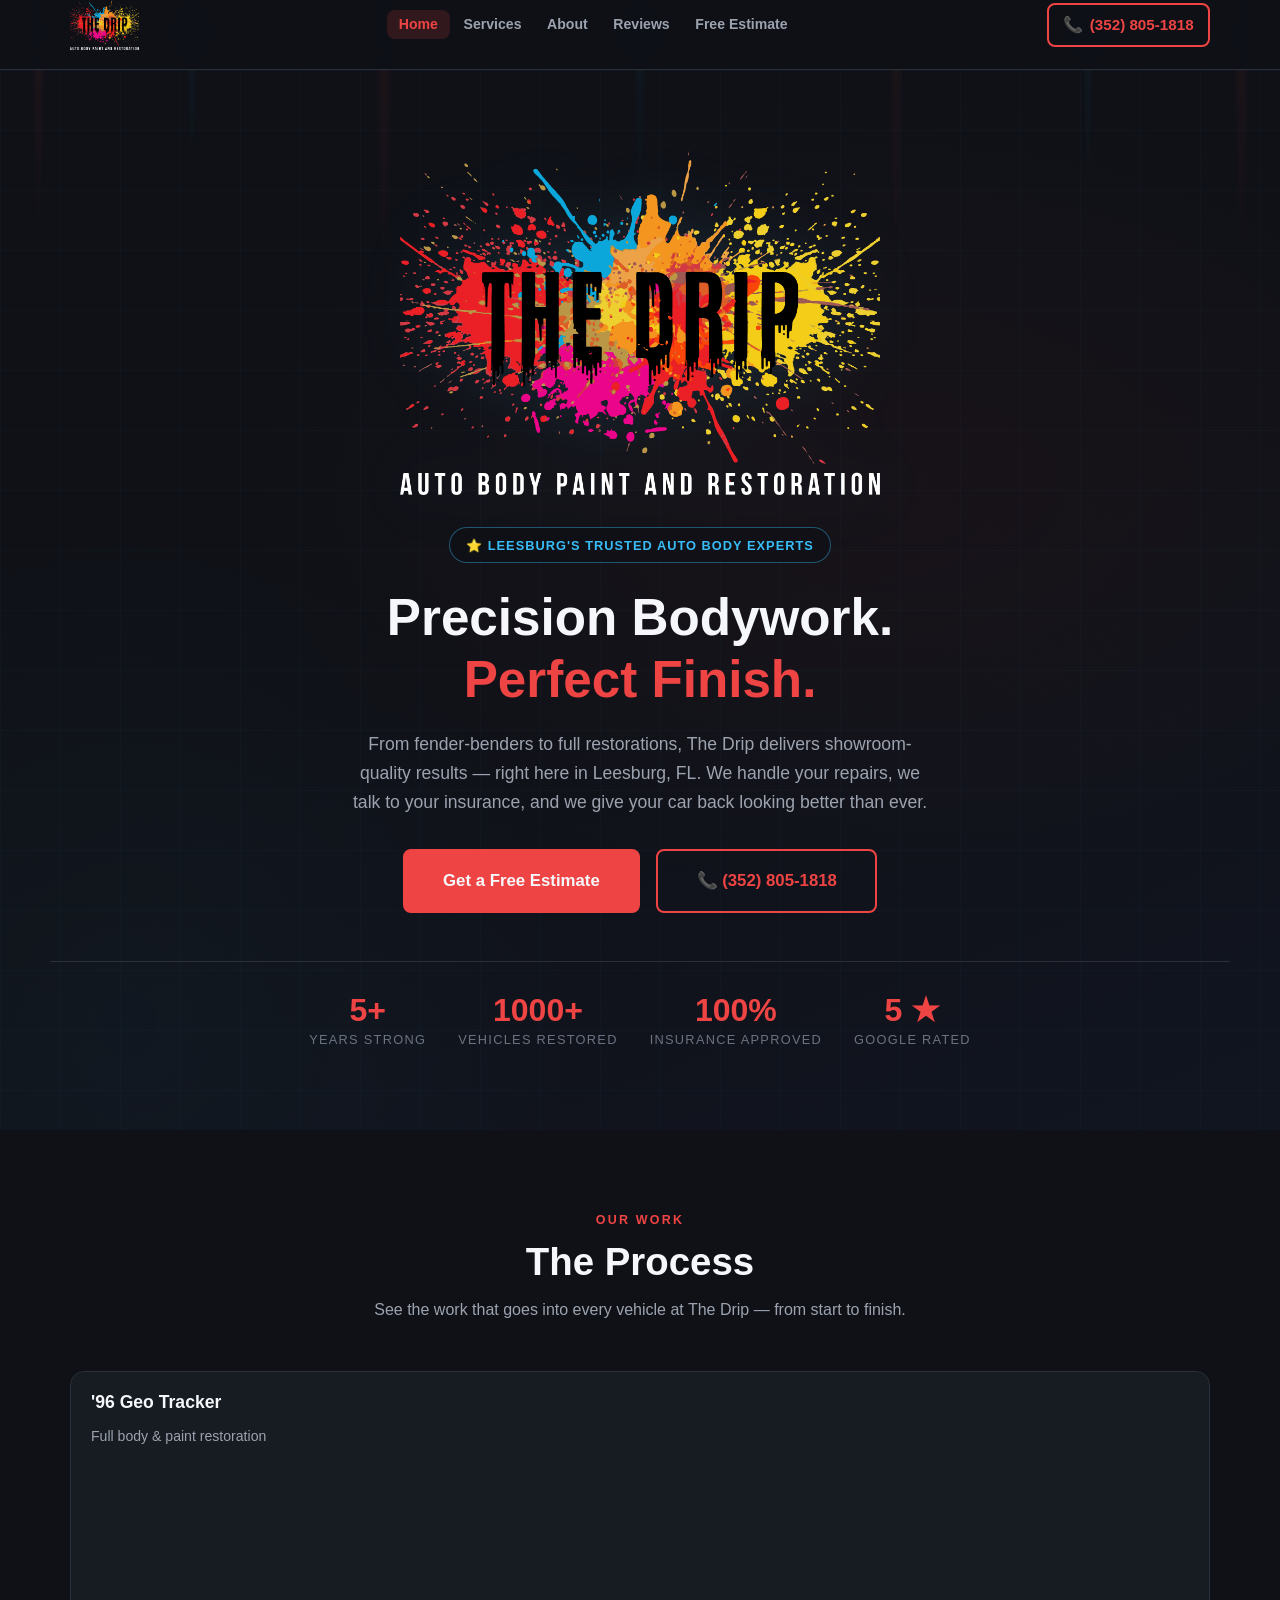
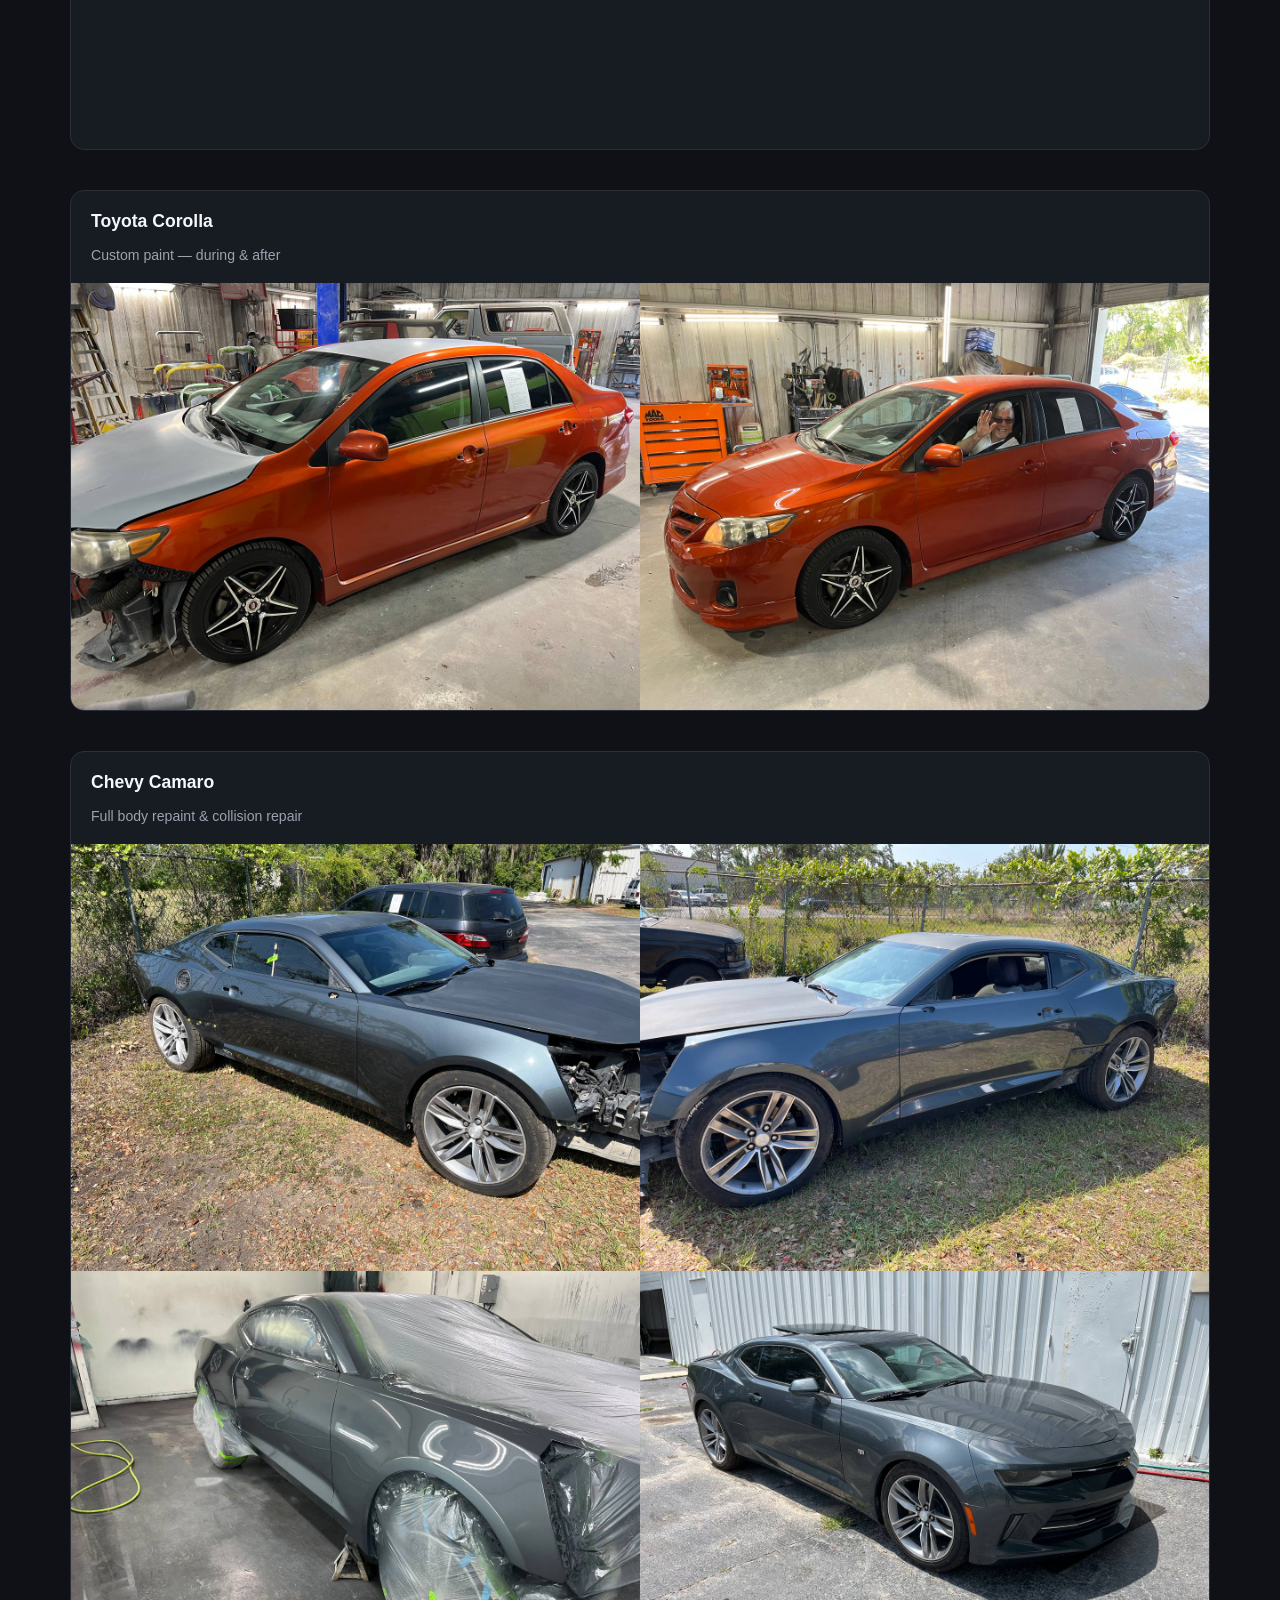
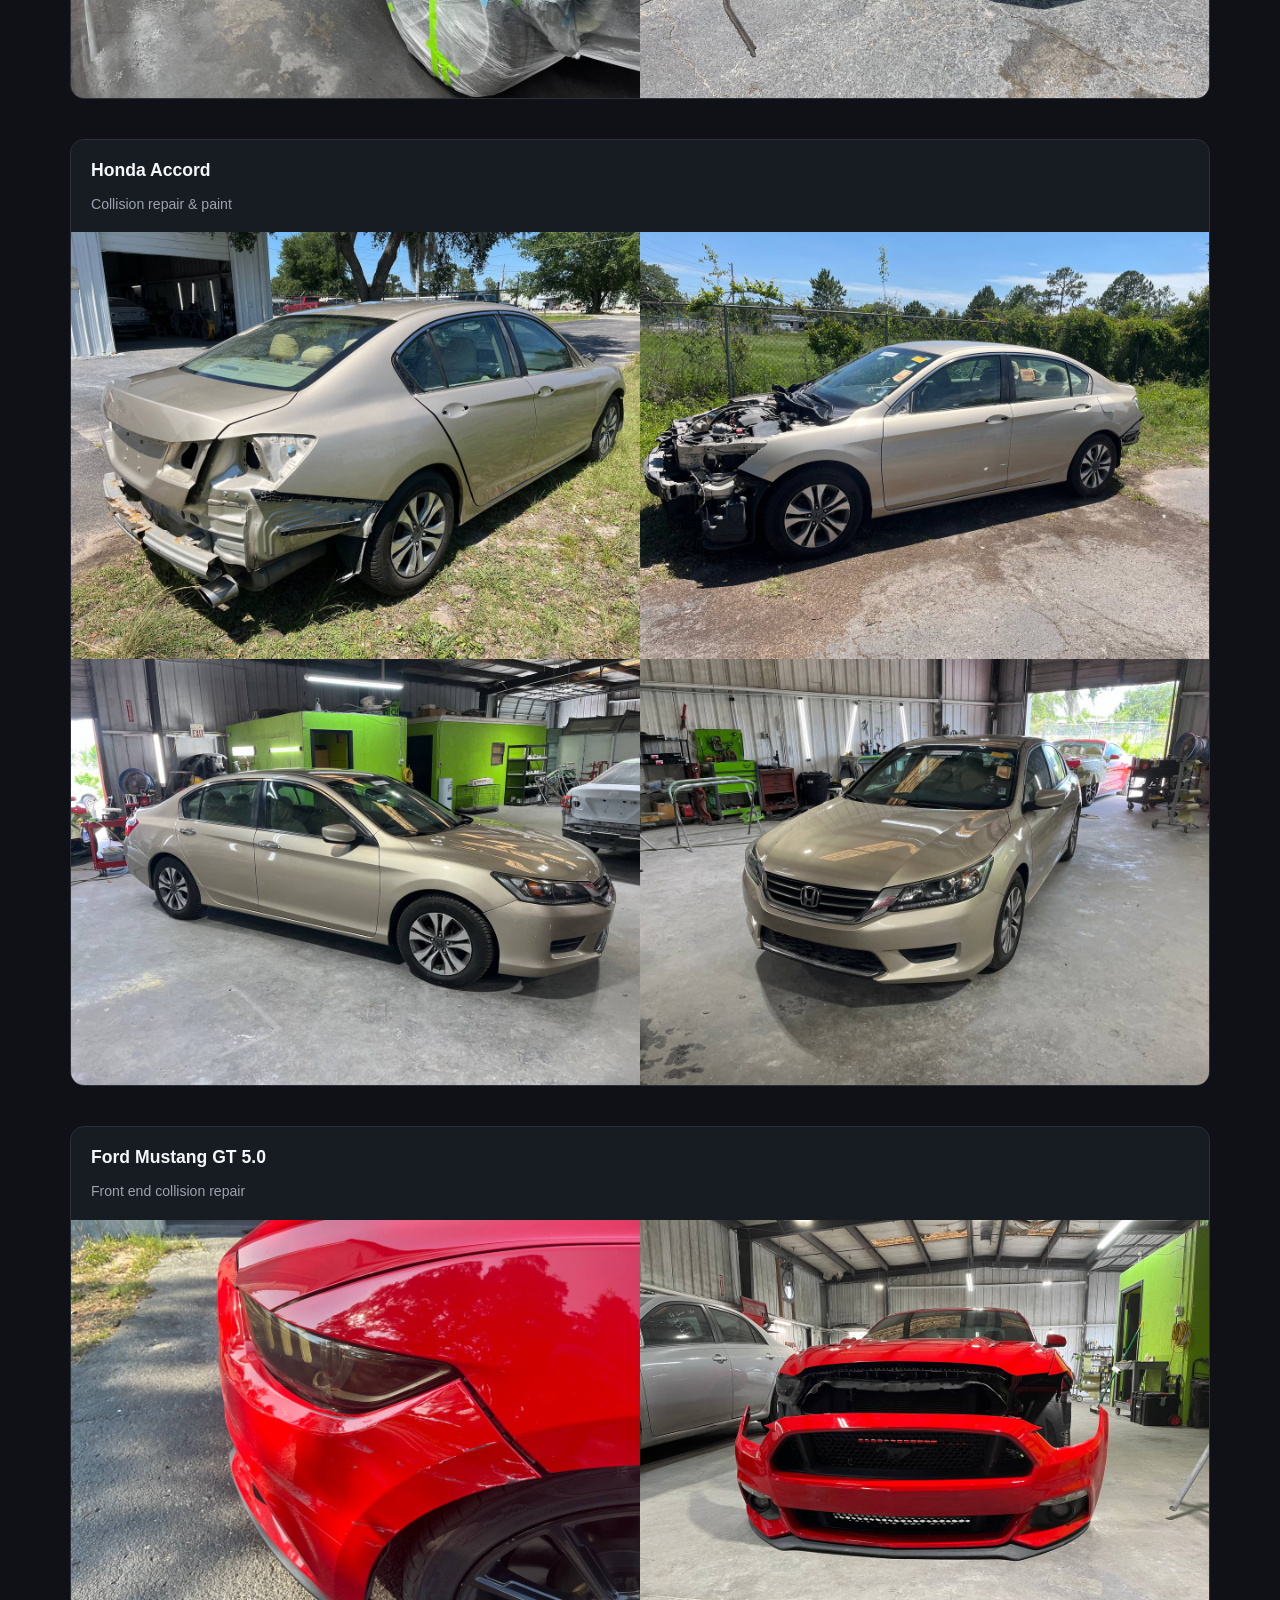
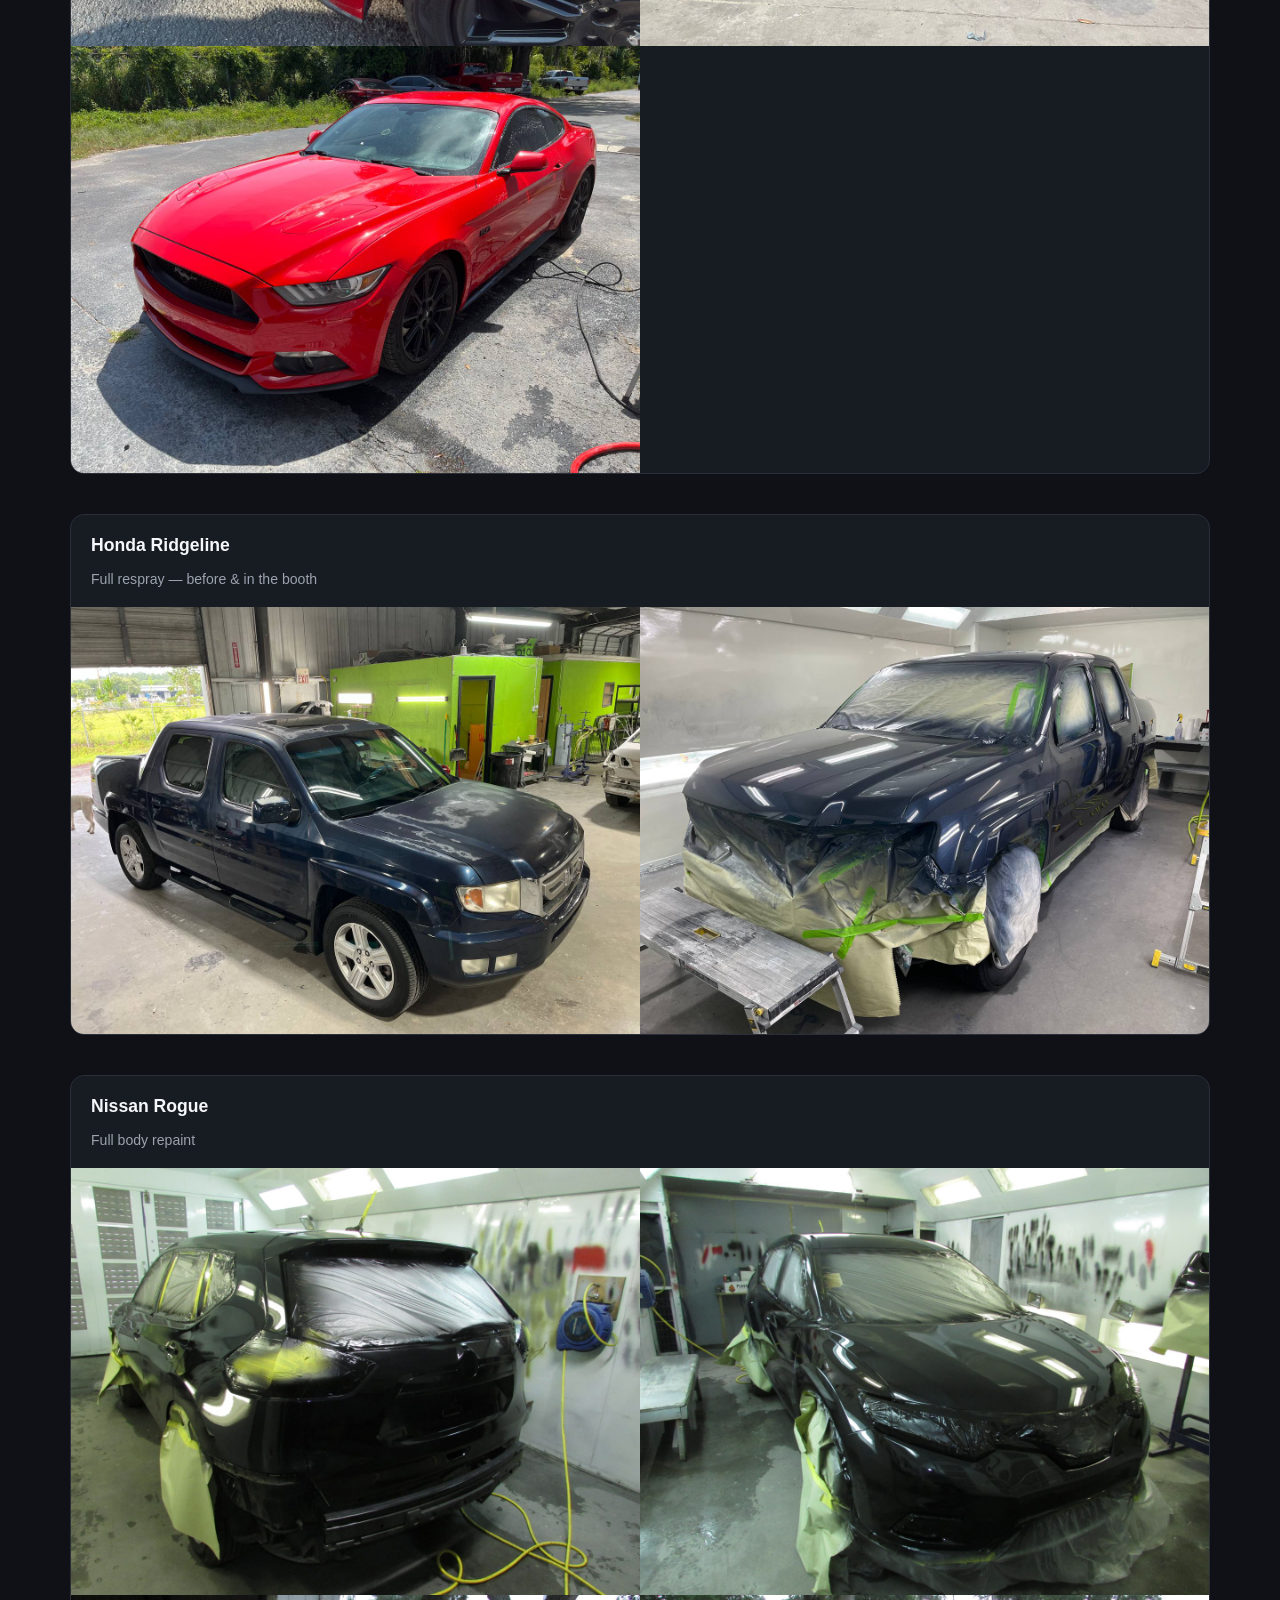
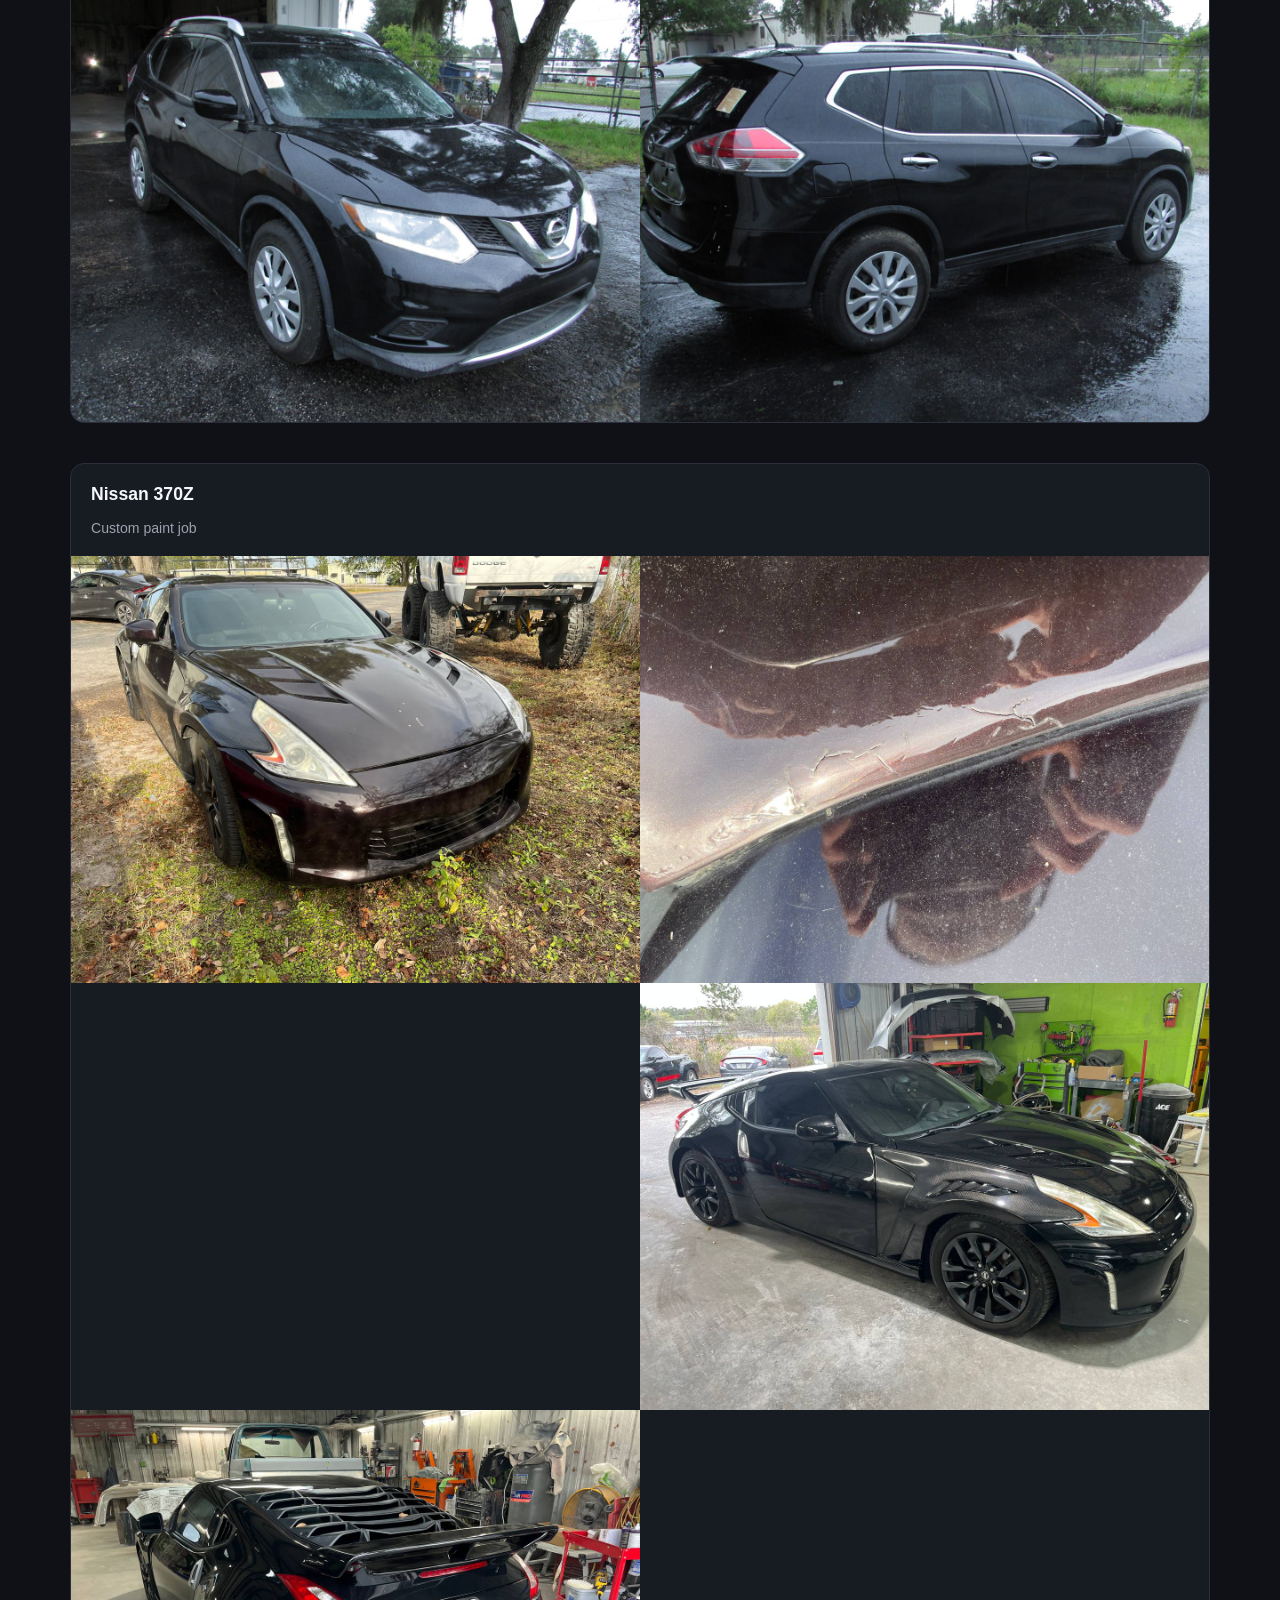
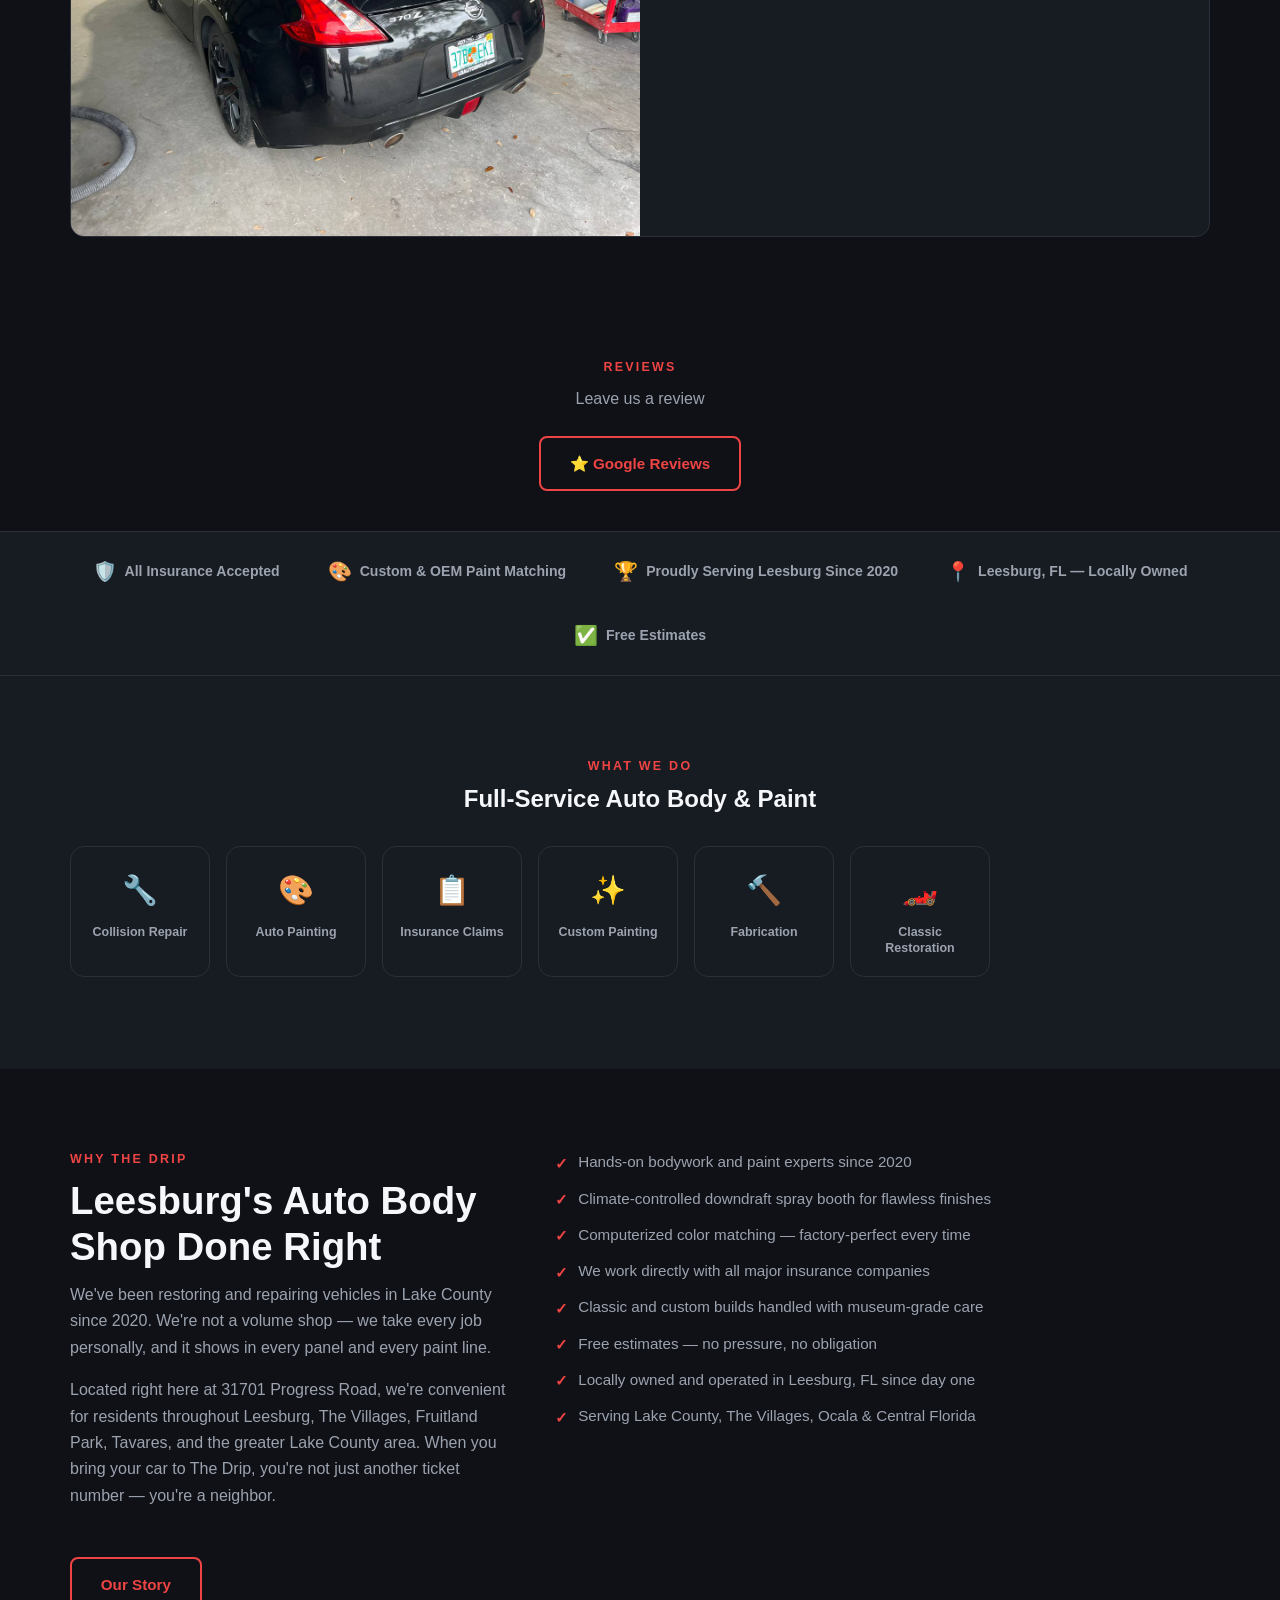
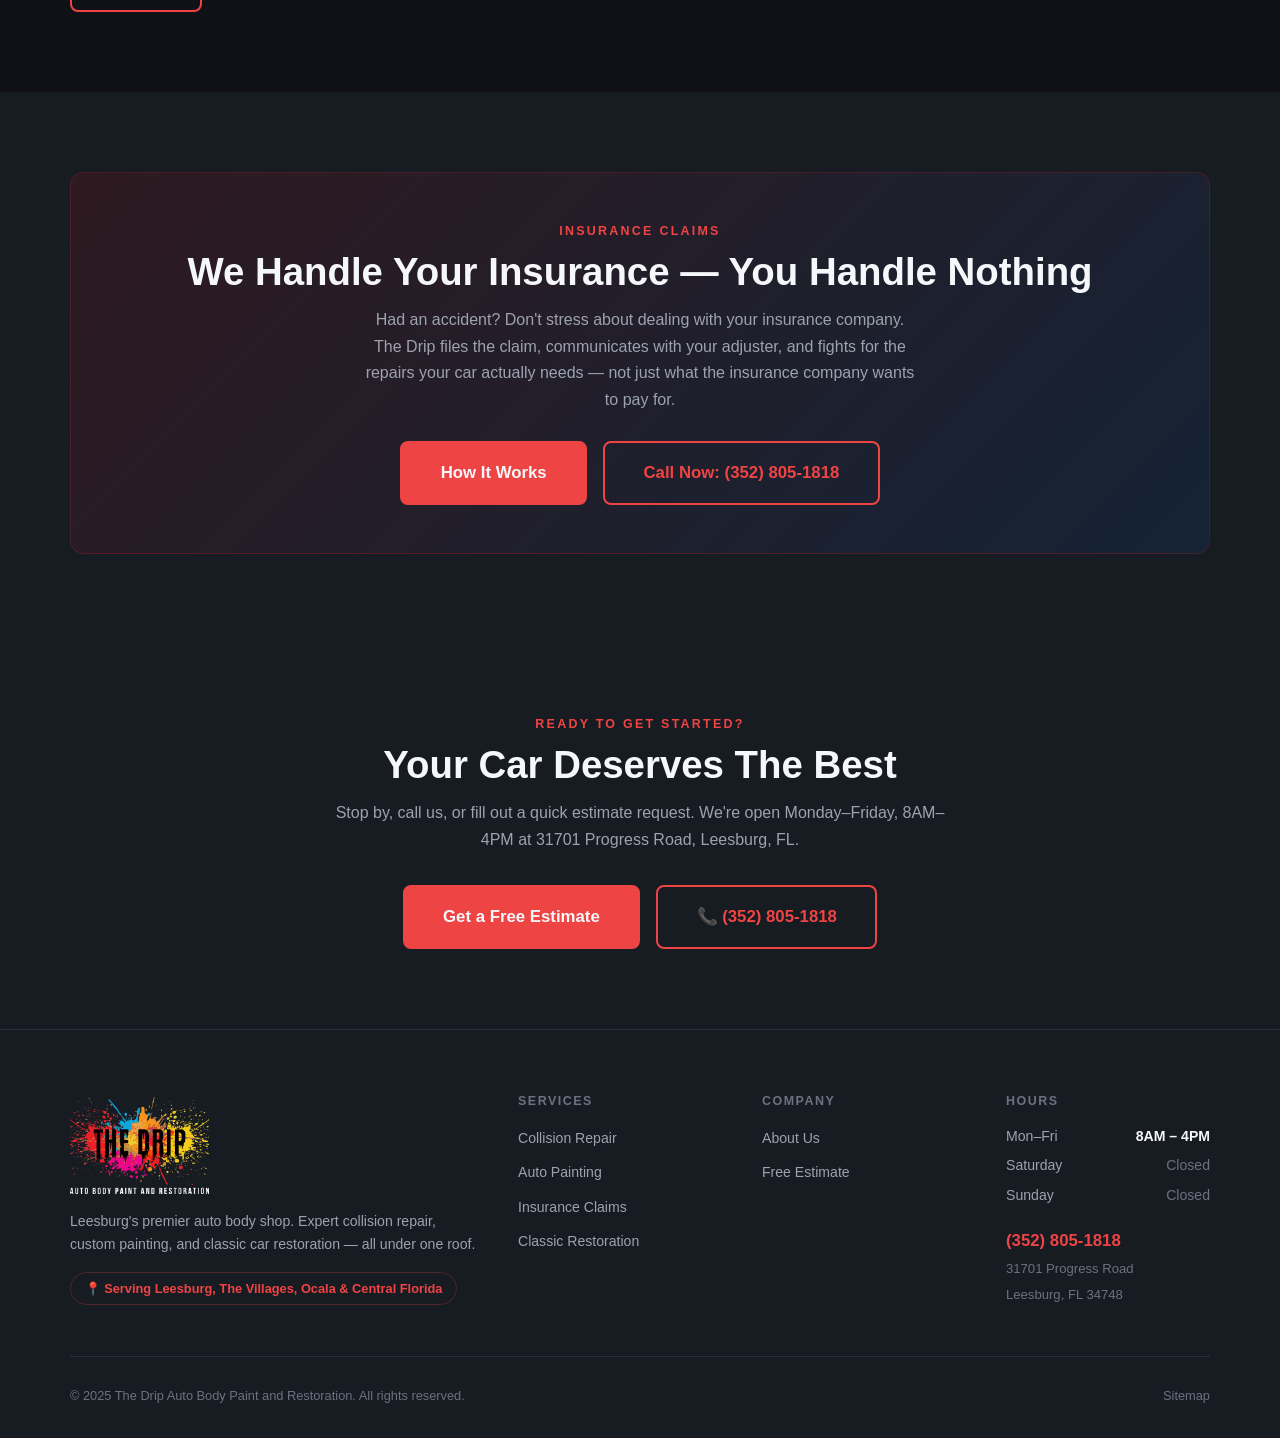
==== commit c9fa2beb: "Add 370Z in-booth video to showcase" ====
--- a/index.html
+++ b/index.html
@@ -225,6 +225,7 @@
             <div class="project-videos">
               <img src="images/projects/370z-before.jpg" alt="Nissan 370Z before - faded paint and clear coat failure" loading="lazy">
               <img src="images/projects/370z-peeling.jpg" alt="Nissan 370Z before - clear coat peeling close-up" loading="lazy">
+              <video src="images/projects/370z-booth.mp4" autoplay muted loop playsinline loading="lazy"></video>
               <img src="images/projects/370z-after-front.jpg" alt="Nissan 370Z after - glossy black front 3/4 view" loading="lazy">
               <img src="images/projects/370z-after-rear.jpg" alt="Nissan 370Z after - glossy black rear 3/4 view" loading="lazy">
             </div>
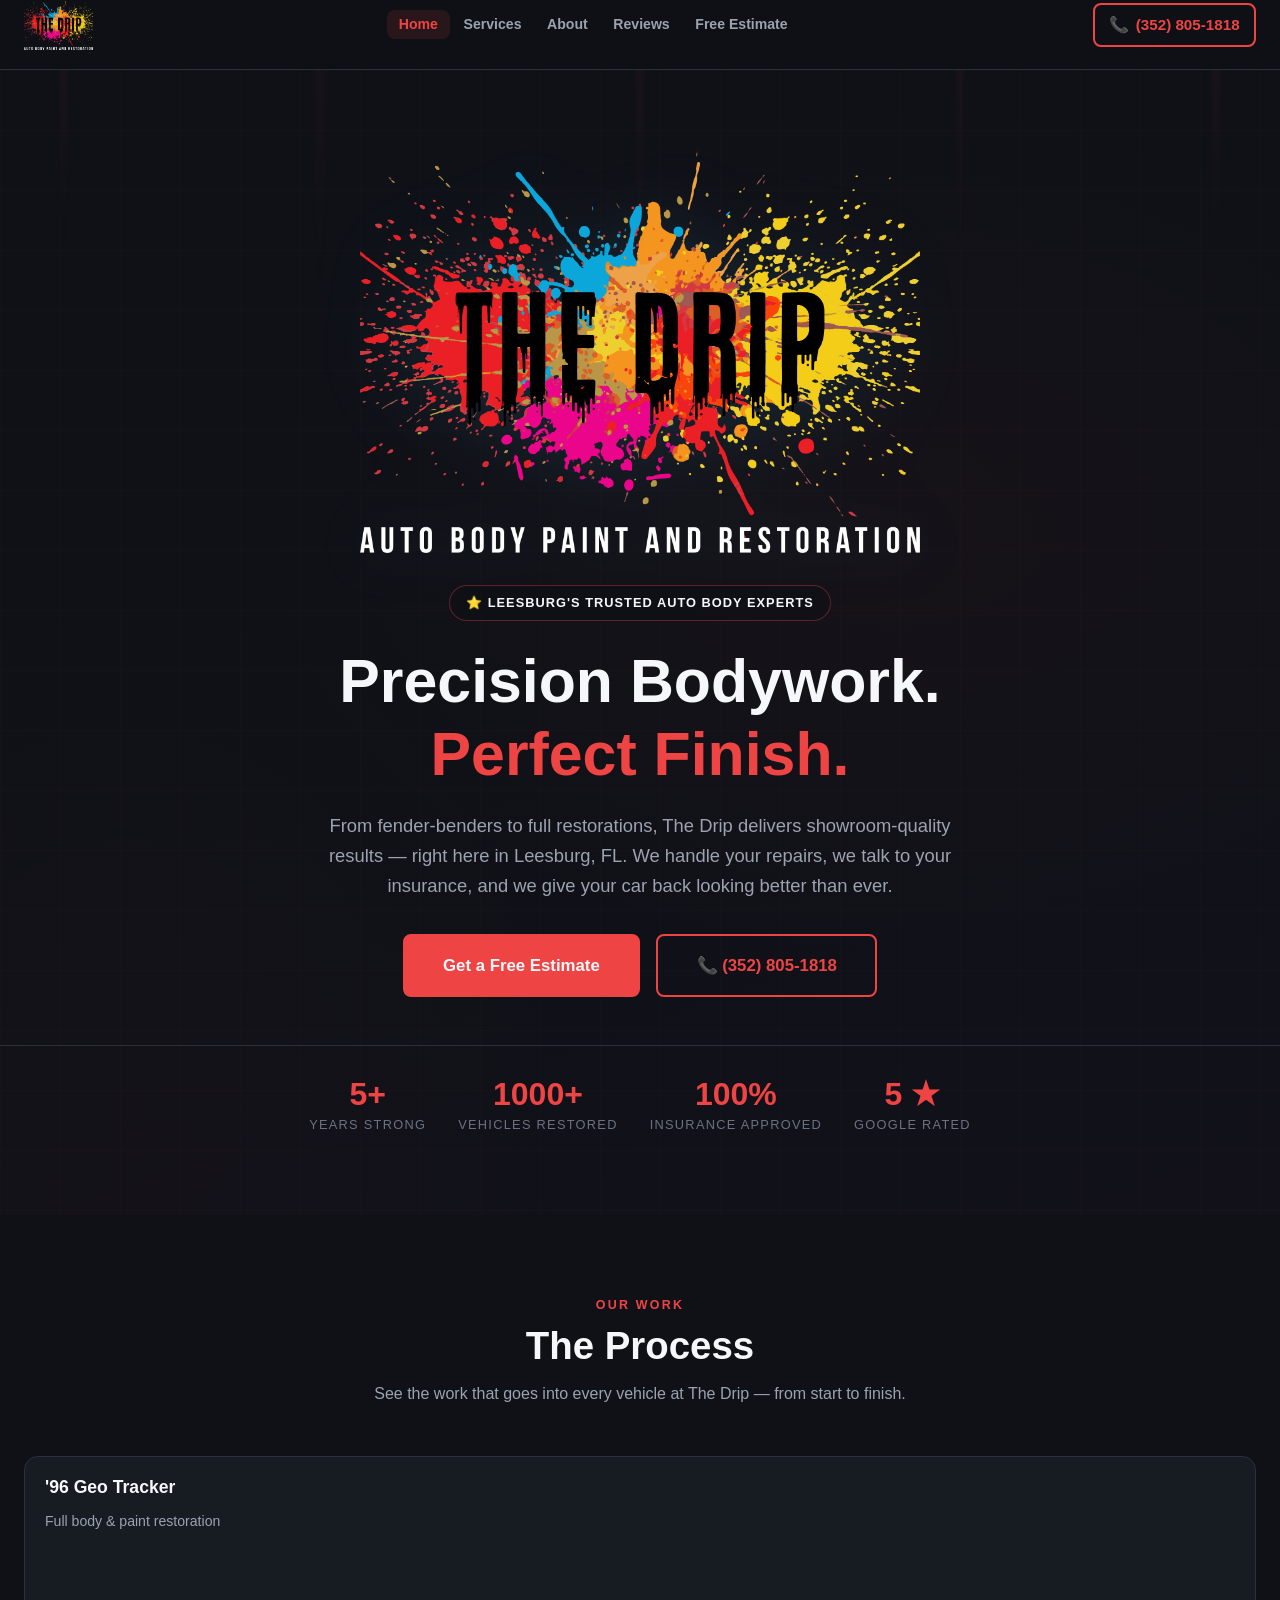
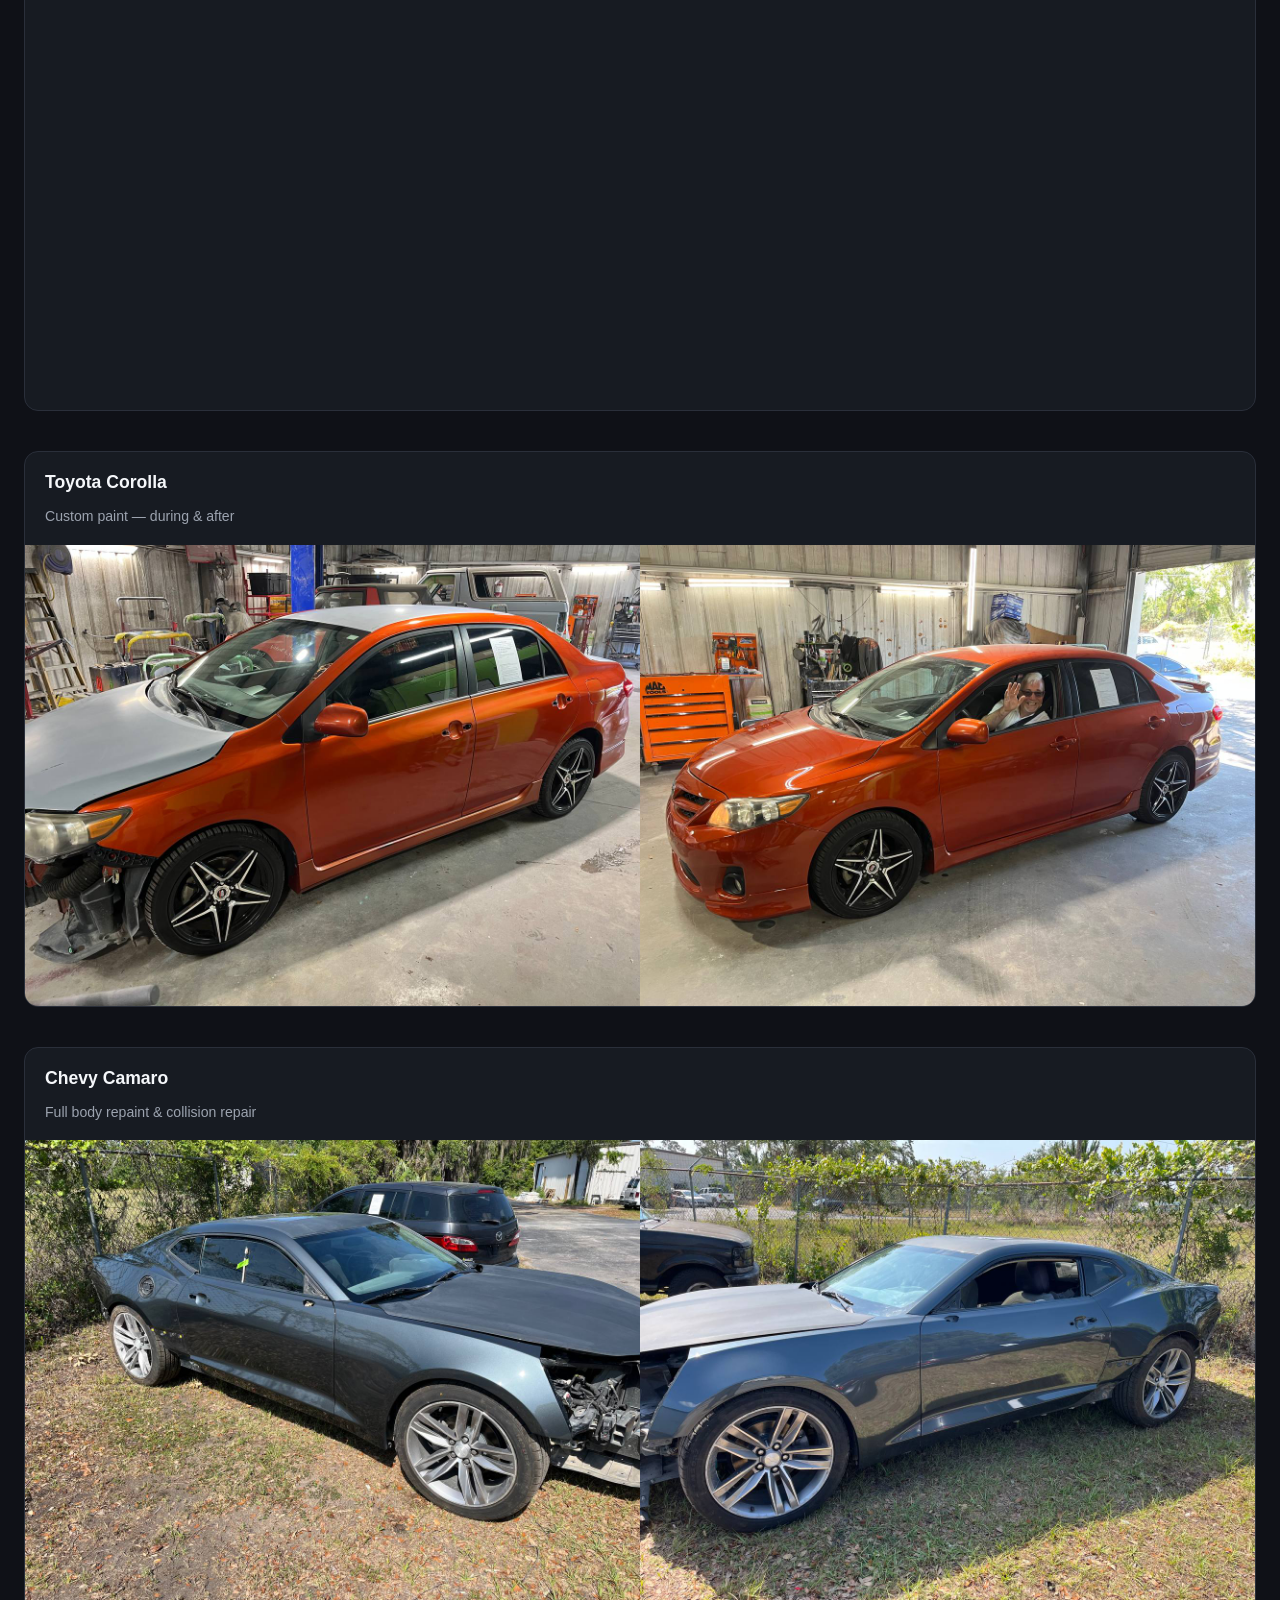
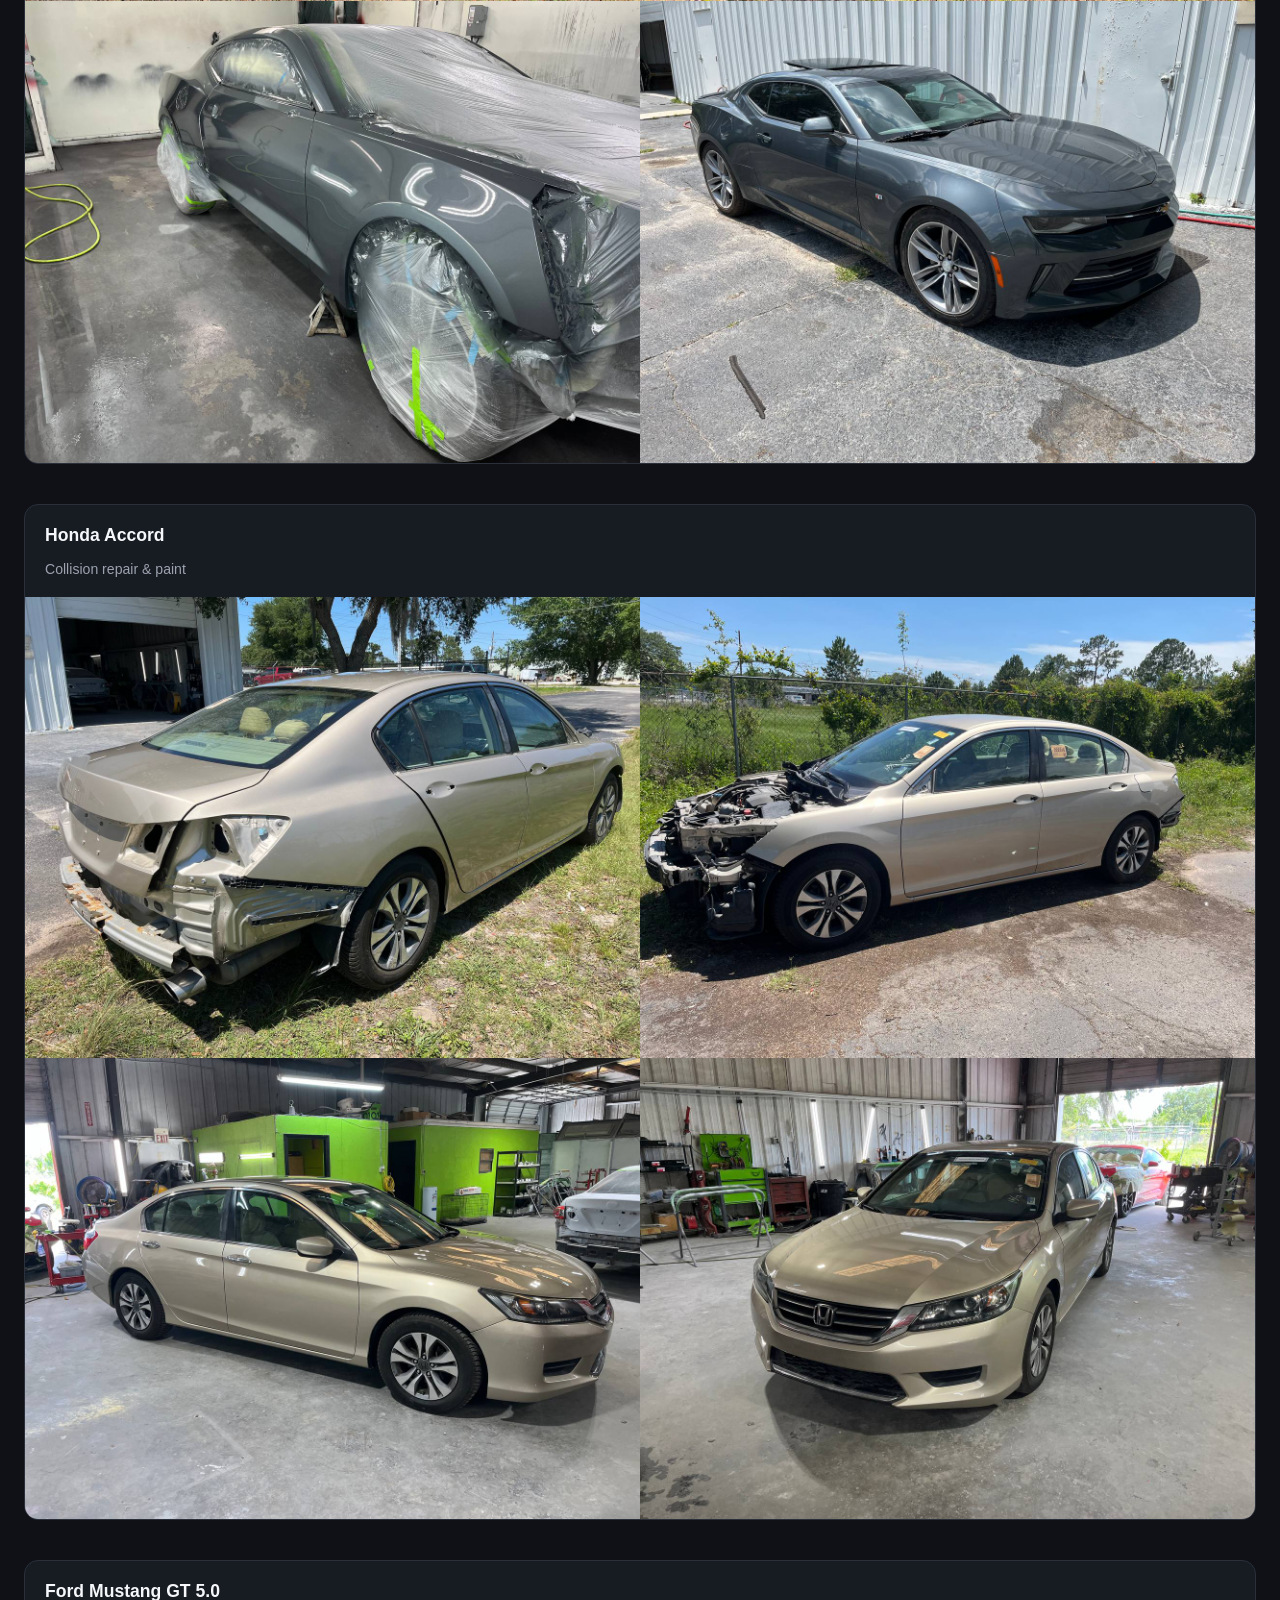
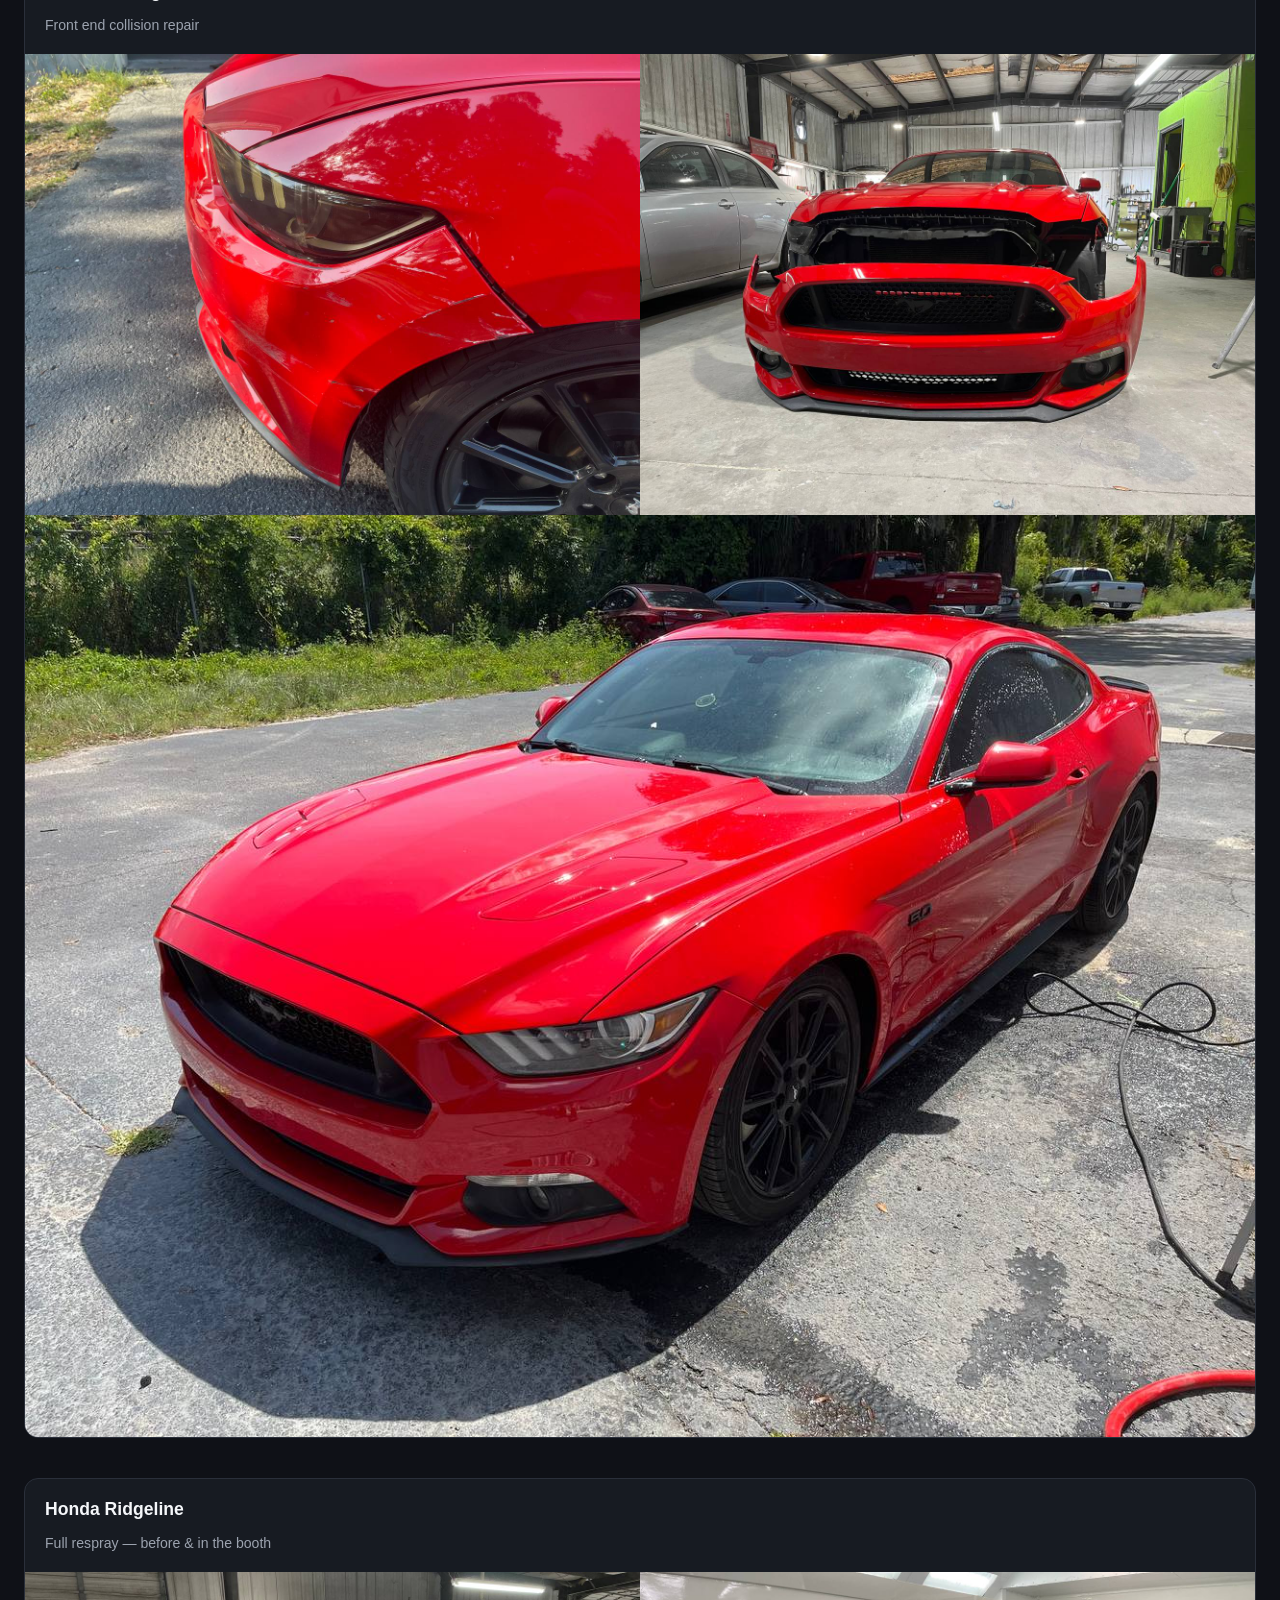
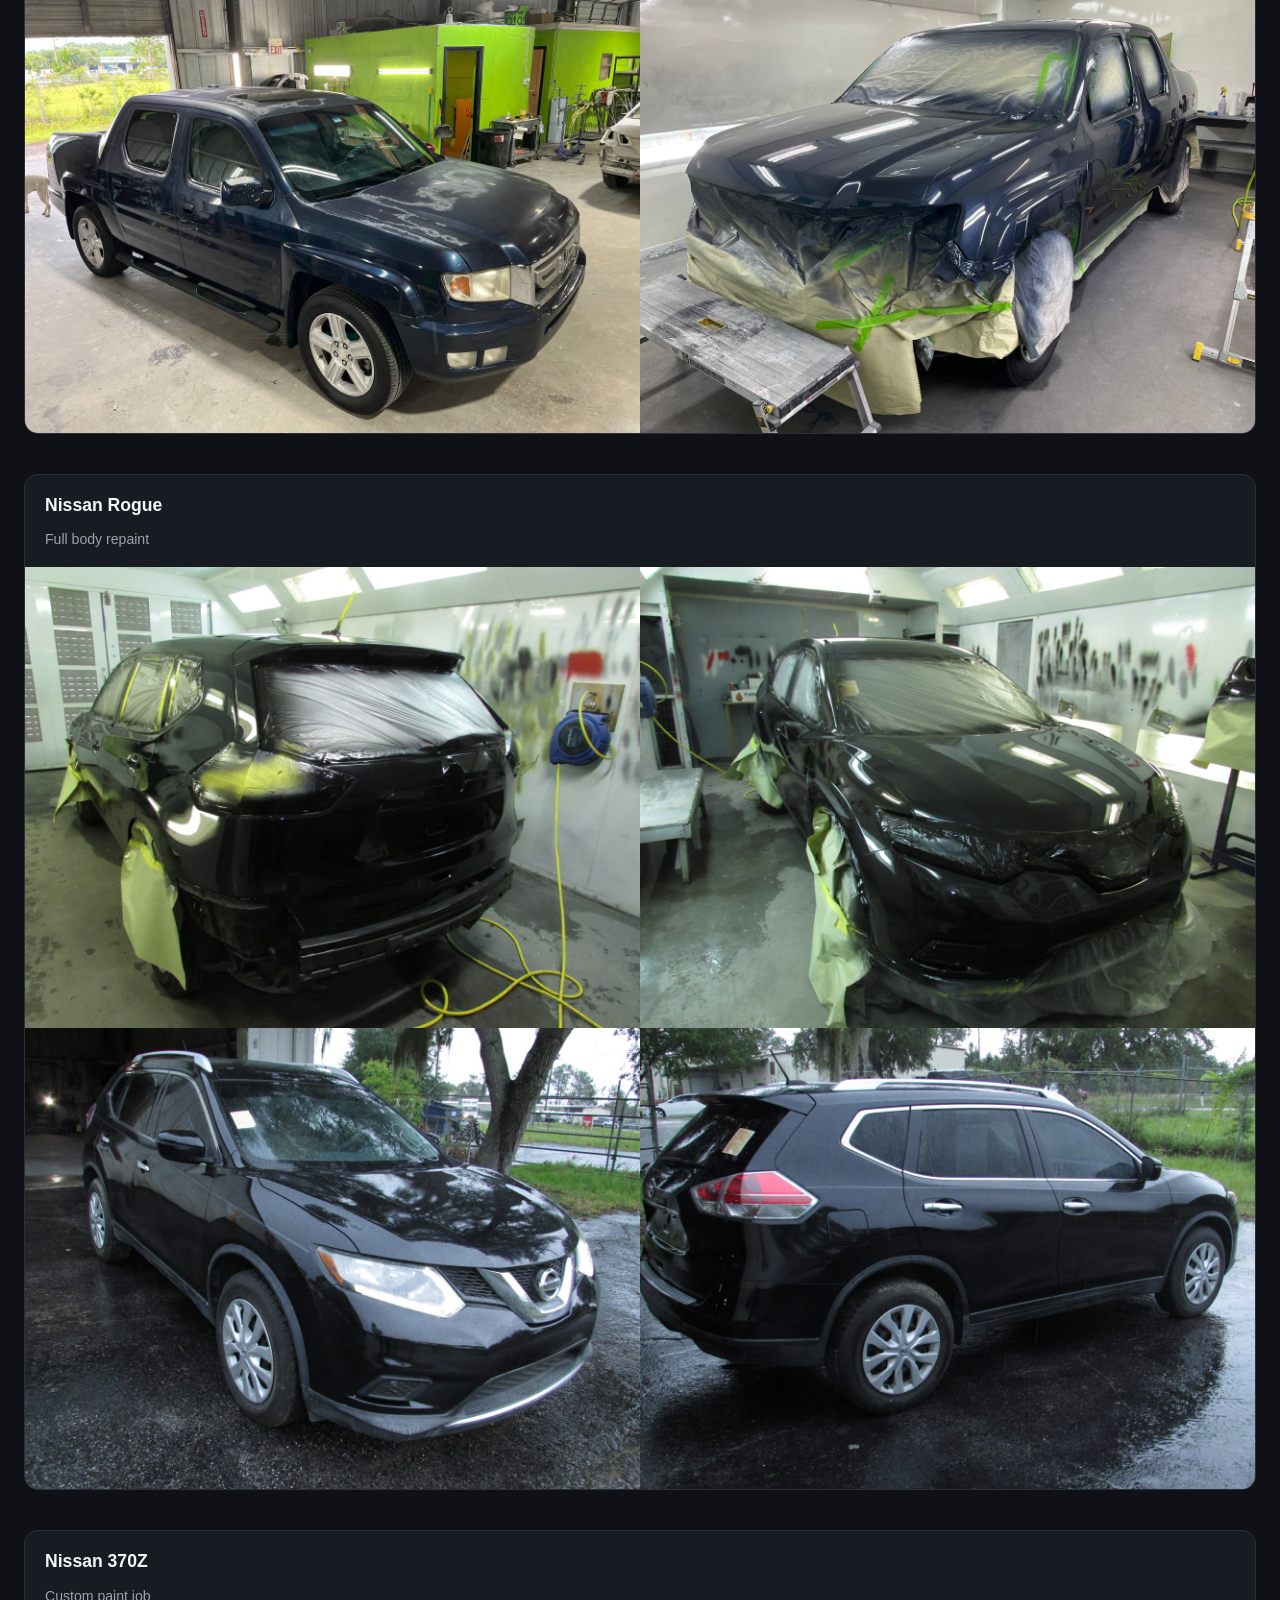
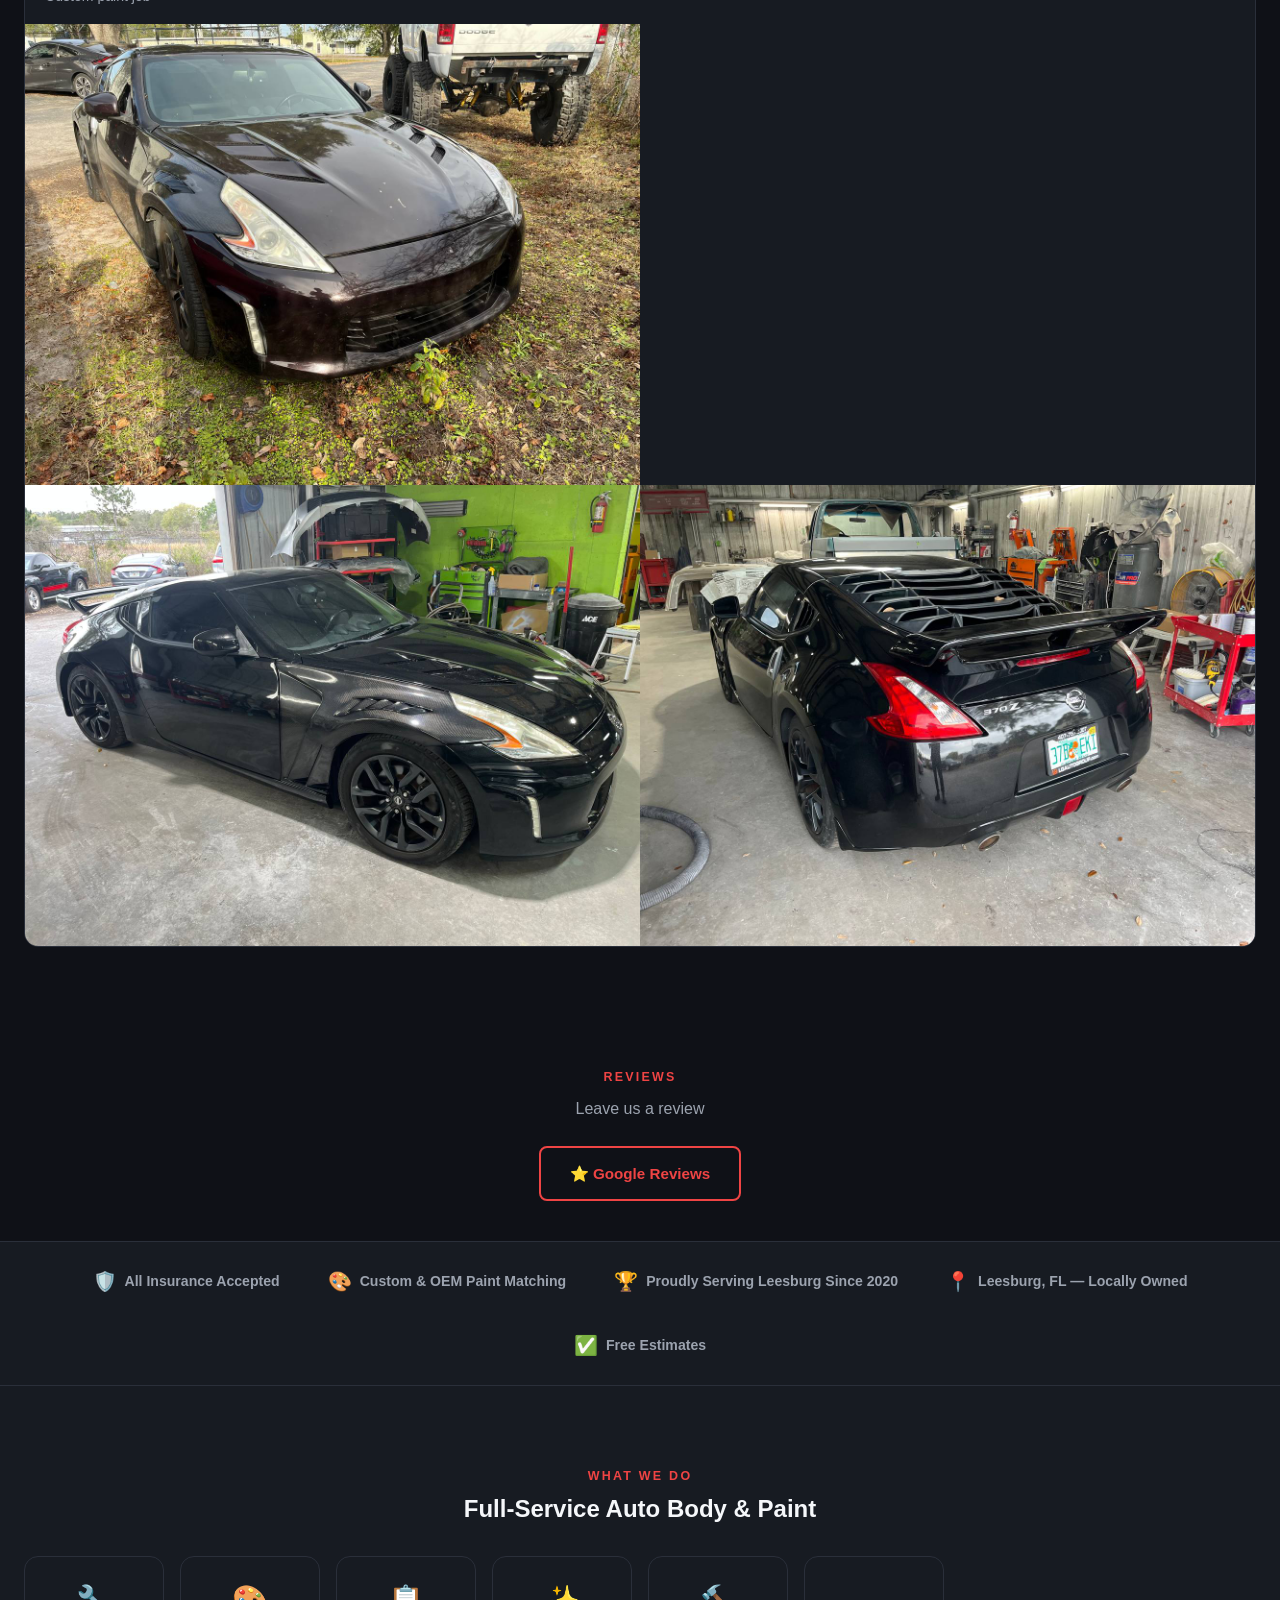
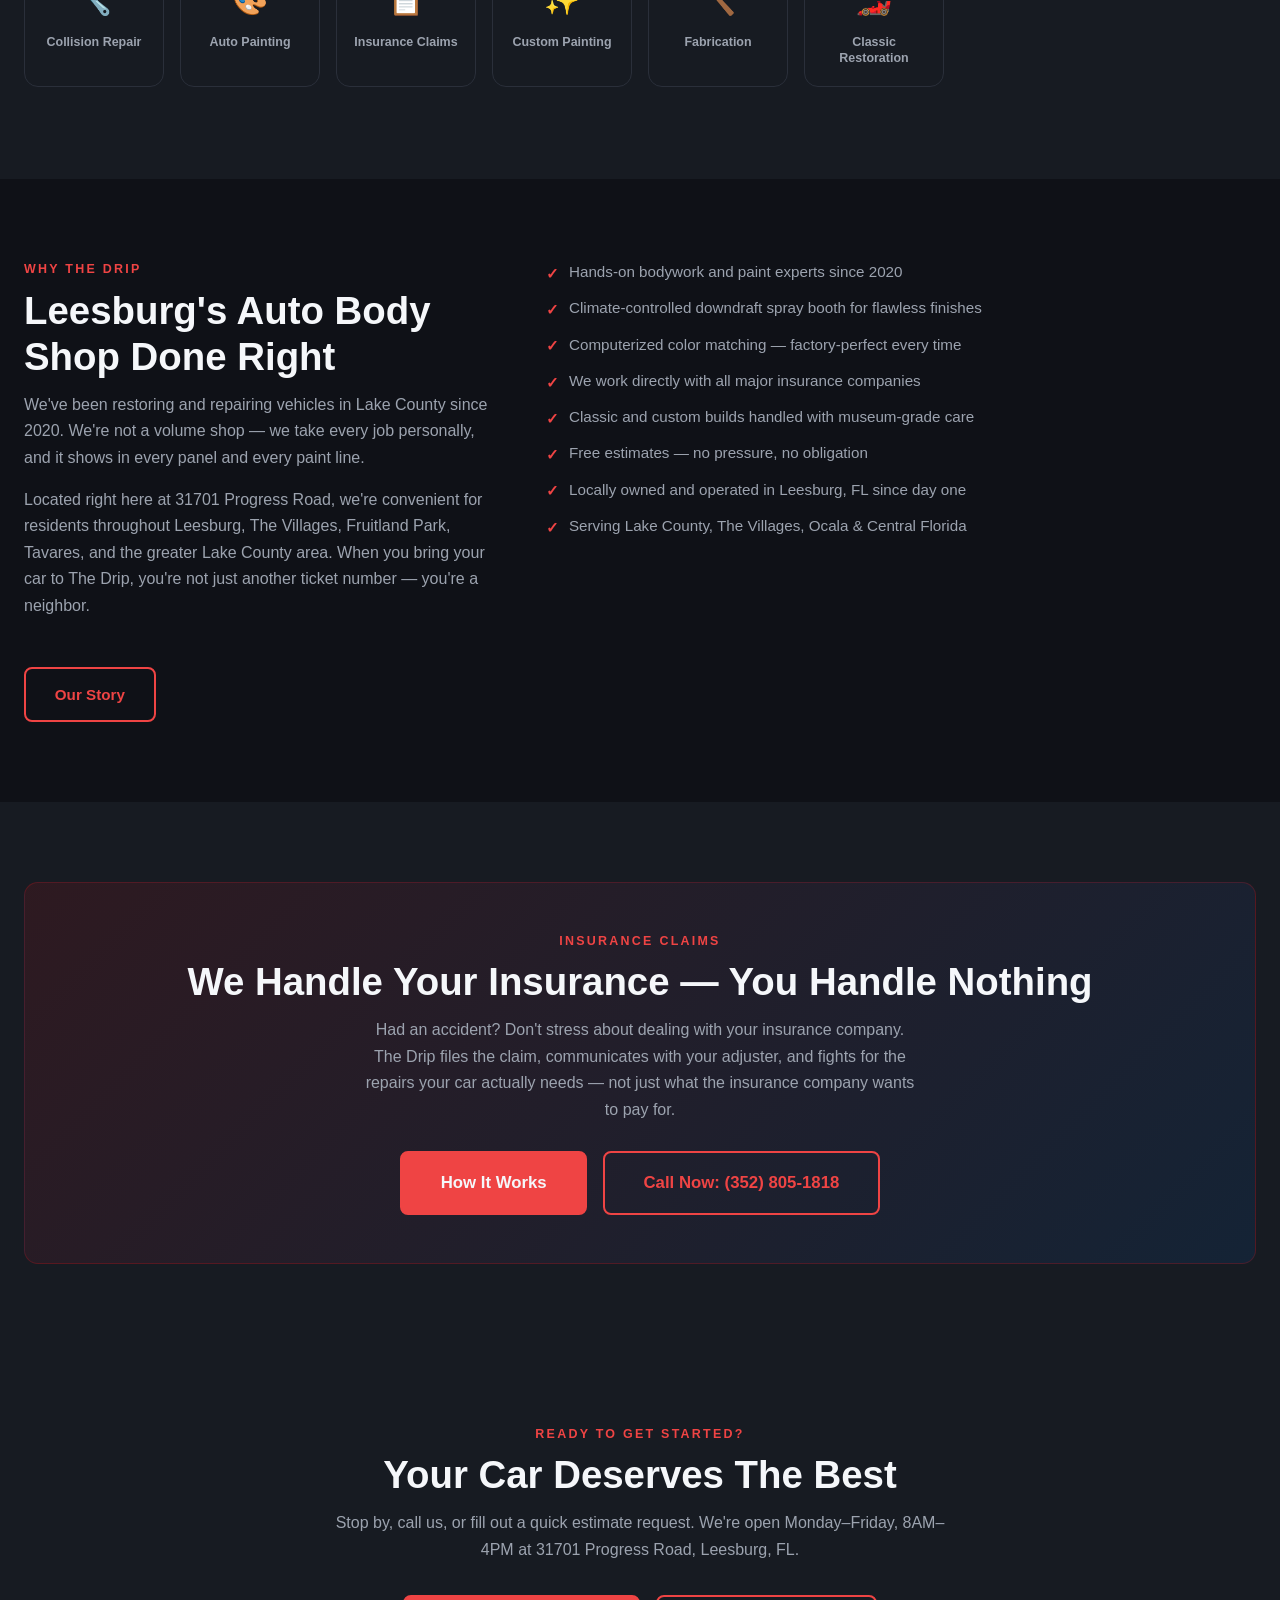
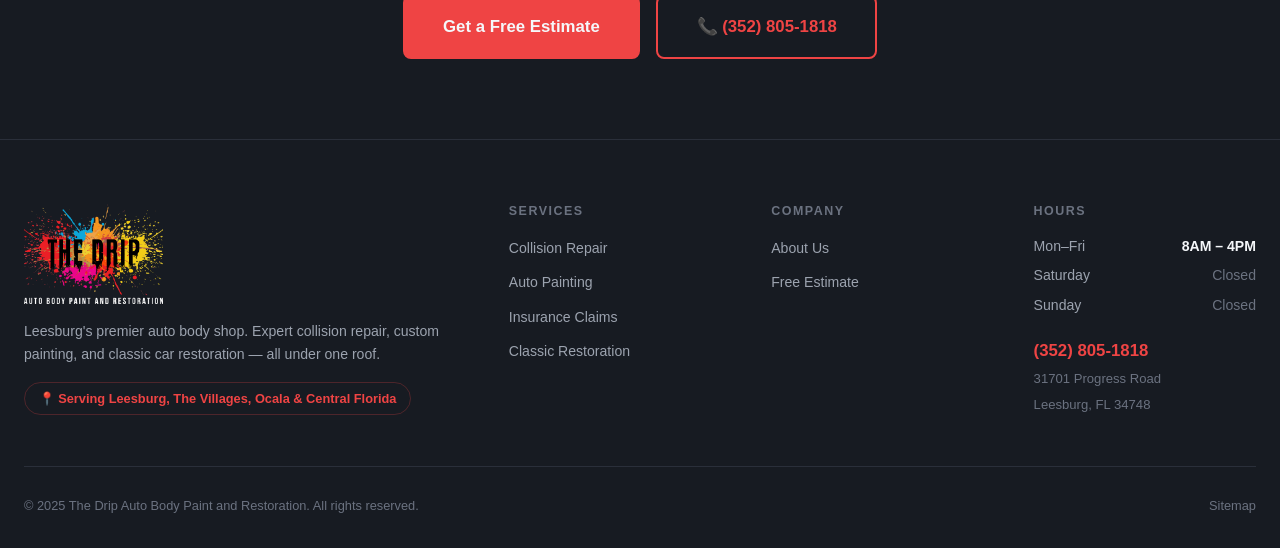
==== commit f26adb55: "Fix 370Z grid gap - 4 items even grid, aspect ratio lock, odd items span full width" ====
--- a/index.html
+++ b/index.html
@@ -224,7 +224,6 @@
             <div class="project-subtitle">Custom paint job</div>
             <div class="project-videos">
               <img src="images/projects/370z-before.jpg" alt="Nissan 370Z before - faded paint and clear coat failure" loading="lazy">
-              <img src="images/projects/370z-peeling.jpg" alt="Nissan 370Z before - clear coat peeling close-up" loading="lazy">
               <video src="images/projects/370z-booth.mp4" autoplay muted loop playsinline loading="lazy"></video>
               <img src="images/projects/370z-after-front.jpg" alt="Nissan 370Z after - glossy black front 3/4 view" loading="lazy">
               <img src="images/projects/370z-after-rear.jpg" alt="Nissan 370Z after - glossy black rear 3/4 view" loading="lazy">
--- a/style.css
+++ b/style.css
@@ -13,10 +13,10 @@
   --surface3:    #262b35;
   --accent:      #EF4444;
   --accent-dark: #dc2626;
-  --accent-glow: rgba(239,68,68,0.15);
-  --gold:        #38BDF8;
-  --gold-muted:  #38BDF8;
-  --trust-blue:  #38BDF8;
+  --accent-glow: rgba(239,68,68,0.12);
+  --gold:        #F5F7FA;
+  --gold-muted:  #d1d5db;
+  --trust-blue:  #F5F7FA;
   --text:        #F5F7FA;
   --text-muted:  #9CA3AF;
   --text-dim:    #6B7280;
@@ -56,7 +56,7 @@
   font-weight: 700;
   color: var(--white);
 }
-h1 { font-size: clamp(2rem, 5vw, 3.2rem); }
+h1 { font-size: clamp(2rem, 5vw, 3.8rem); }
 h2 { font-size: clamp(1.6rem, 4vw, 2.4rem); }
 h3 { font-size: clamp(1.2rem, 3vw, 1.6rem); }
 h4 { font-size: 1.15rem; }
@@ -76,7 +76,7 @@
 .section-subtitle { max-width: 640px; color: var(--text-muted); }
 
 /* ── Layout Utilities ─────────────────────────────────────── */
-.container { width: 100%; max-width: 1180px; margin: 0 auto; padding: 0 1.25rem; }
+.container { width: 100%; max-width: 1280px; margin: 0 auto; padding: 0 1.5rem; }
 .section { padding: 5rem 0; }
 .section-alt { background: var(--surface); }
 .section-center { text-align: center; }
@@ -340,13 +340,11 @@
   right: 0;
   height: 100%;
   background:
-    radial-gradient(ellipse 8px 250px at 3% 0%, rgba(239,68,68,0.08) 0%, transparent 100%),
-    radial-gradient(ellipse 6px 180px at 15% 0%, rgba(56,189,248,0.06) 0%, transparent 100%),
-    radial-gradient(ellipse 10px 300px at 30% 0%, rgba(239,68,68,0.07) 0%, transparent 100%),
-    radial-gradient(ellipse 7px 220px at 50% 0%, rgba(56,189,248,0.05) 0%, transparent 100%),
-    radial-gradient(ellipse 8px 280px at 70% 0%, rgba(239,68,68,0.07) 0%, transparent 100%),
-    radial-gradient(ellipse 6px 200px at 85% 0%, rgba(56,189,248,0.06) 0%, transparent 100%),
-    radial-gradient(ellipse 9px 260px at 97% 0%, rgba(239,68,68,0.08) 0%, transparent 100%);
+    radial-gradient(ellipse 8px 250px at 5% 0%, rgba(239,68,68,0.06) 0%, transparent 100%),
+    radial-gradient(ellipse 10px 300px at 25% 0%, rgba(239,68,68,0.05) 0%, transparent 100%),
+    radial-gradient(ellipse 8px 280px at 50% 0%, rgba(239,68,68,0.06) 0%, transparent 100%),
+    radial-gradient(ellipse 8px 260px at 75% 0%, rgba(239,68,68,0.05) 0%, transparent 100%),
+    radial-gradient(ellipse 9px 260px at 95% 0%, rgba(239,68,68,0.06) 0%, transparent 100%);
 }
 
 
@@ -355,16 +353,16 @@
   position: absolute;
   inset: 0;
   background: 
-    radial-gradient(ellipse 80% 60% at 70% 40%, rgba(239,68,68,0.04) 0%, transparent 65%),
-    radial-gradient(ellipse 60% 80% at 10% 90%, rgba(56,189,248,0.03) 0%, transparent 60%),
-    linear-gradient(160deg, #0F1117 0%, #0F1117 50%, #111520 100%);
+    radial-gradient(ellipse 80% 60% at 70% 40%, rgba(239,68,68,0.03) 0%, transparent 65%),
+    radial-gradient(ellipse 60% 80% at 10% 90%, rgba(239,68,68,0.02) 0%, transparent 60%),
+    linear-gradient(160deg, #0F1117 0%, #0F1117 50%, #12111a 100%);
 }
 .hero-bg-grid {
   position: absolute;
   inset: 0;
   background-image:
-    linear-gradient(rgba(56,189,248,0.03) 1px, transparent 1px),
-    linear-gradient(90deg, rgba(56,189,248,0.03) 1px, transparent 1px);
+    linear-gradient(rgba(239,68,68,0.02) 1px, transparent 1px),
+    linear-gradient(90deg, rgba(239,68,68,0.02) 1px, transparent 1px);
   background-size: 60px 60px;
 }
 .hero-content {
@@ -395,7 +393,7 @@
   margin-bottom: 2rem;
 }
 .hero-logo-img {
-  max-width: 480px;
+  max-width: 560px;
   width: 100%;
   height: auto;
   object-fit: contain;
@@ -418,8 +416,8 @@
   align-items: center;
   gap: 0.5rem;
   background: rgba(15,17,23,0.8);
-  border: 1px solid rgba(56,189,248,0.4);
-  color: var(--trust-blue);
+  border: 1px solid rgba(239,68,68,0.35);
+  color: var(--white);
   padding: 0.4rem 1rem;
   border-radius: 100px;
   font-size: 0.8rem;
@@ -431,9 +429,9 @@
 .hero h1 { margin-bottom: 1.25rem; }
 .hero h1 .line2 { color: var(--accent); display: block; }
 .hero-desc {
-  font-size: 1.1rem;
+  font-size: 1.15rem;
   color: var(--text-muted);
-  max-width: 580px;
+  max-width: 660px;
   margin-bottom: 2rem;
 }
 .hero-stats {
@@ -674,18 +672,18 @@
   .project-videos { grid-template-columns: 1fr 1fr; }
 }
 
-.project-videos img {
+.project-videos img,
+.project-videos video {
   width: 100%;
-  height: auto;
+  height: 100%;
   display: block;
   object-fit: cover;
-}
-
-.project-videos video {
-  width: 100%;
-  height: auto;
-  display: block;
-  object-fit: cover;
+  aspect-ratio: 4/3;
+}
+
+/* If odd number of items, last one spans full width */
+.project-videos > :last-child:nth-child(odd) {
+  grid-column: 1 / -1;
 }
 
 /* ── Services Horizontal Scroll ──────────────────────────── */
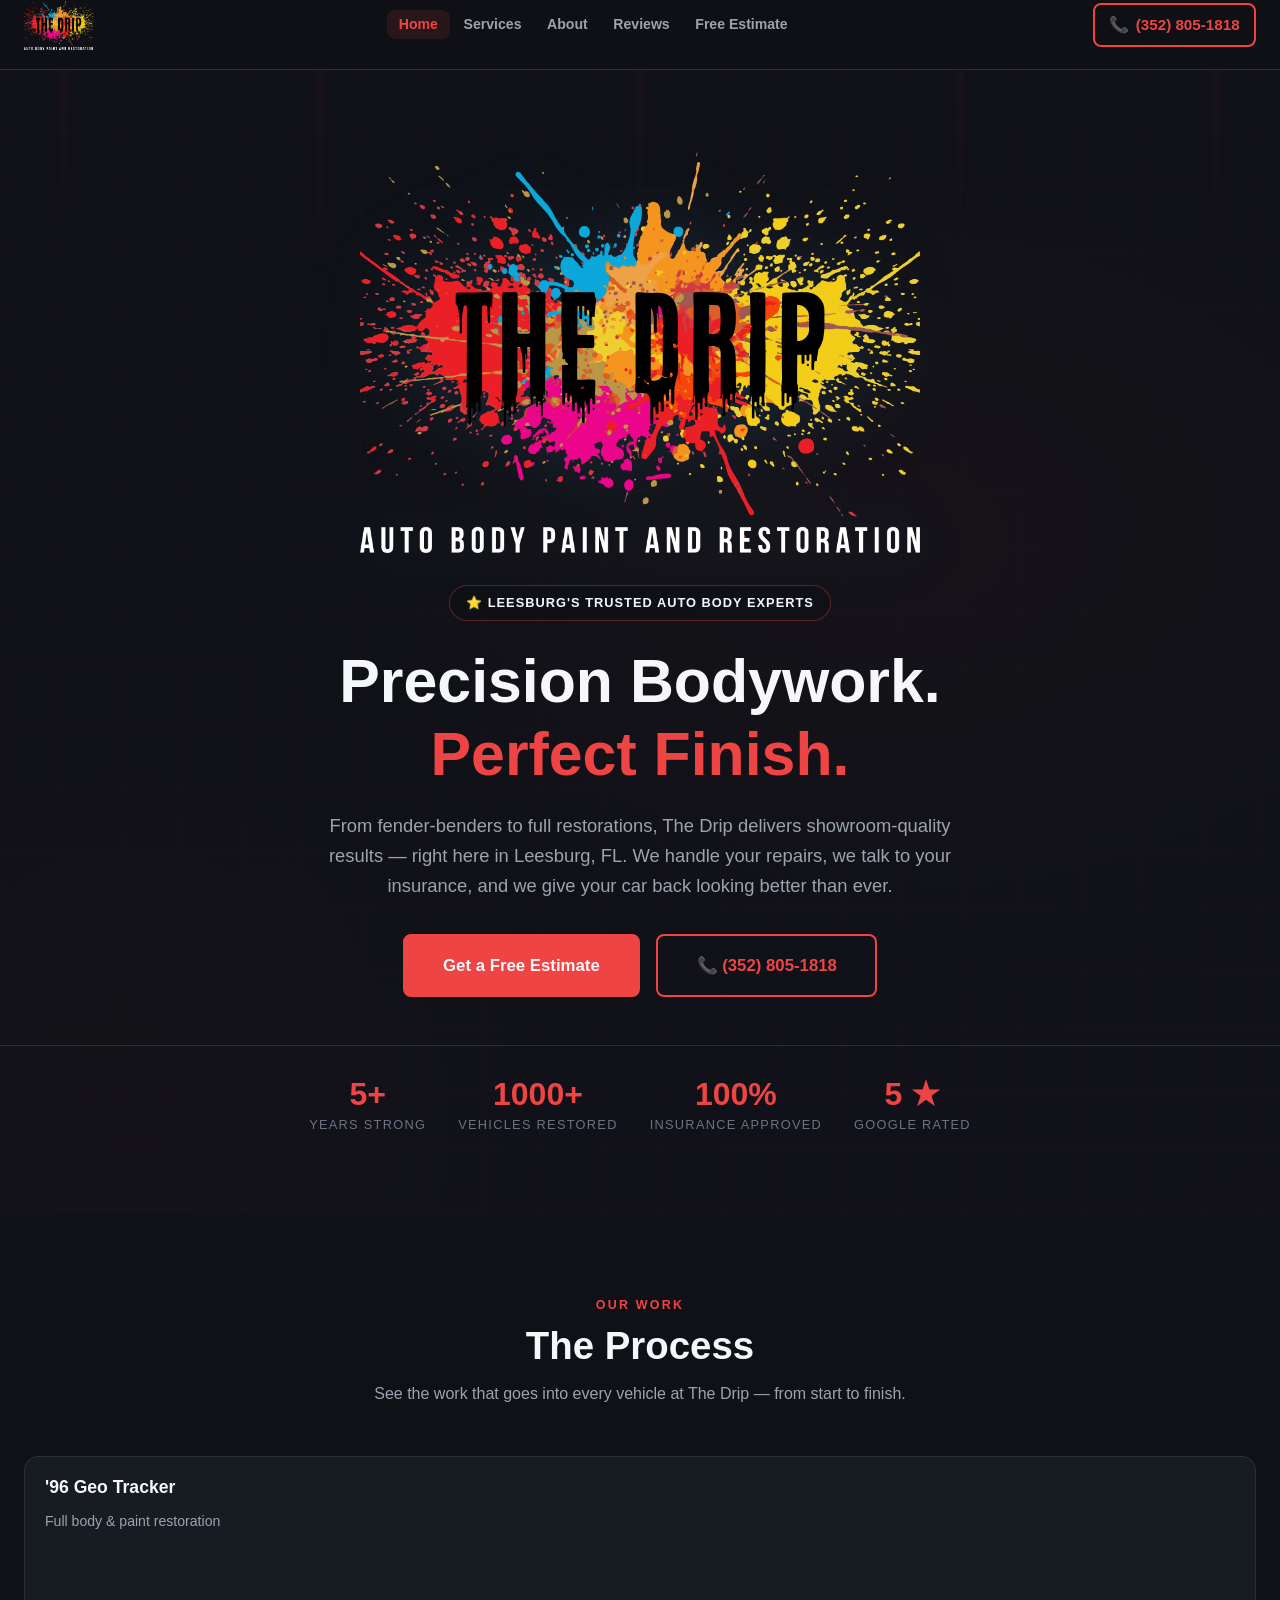
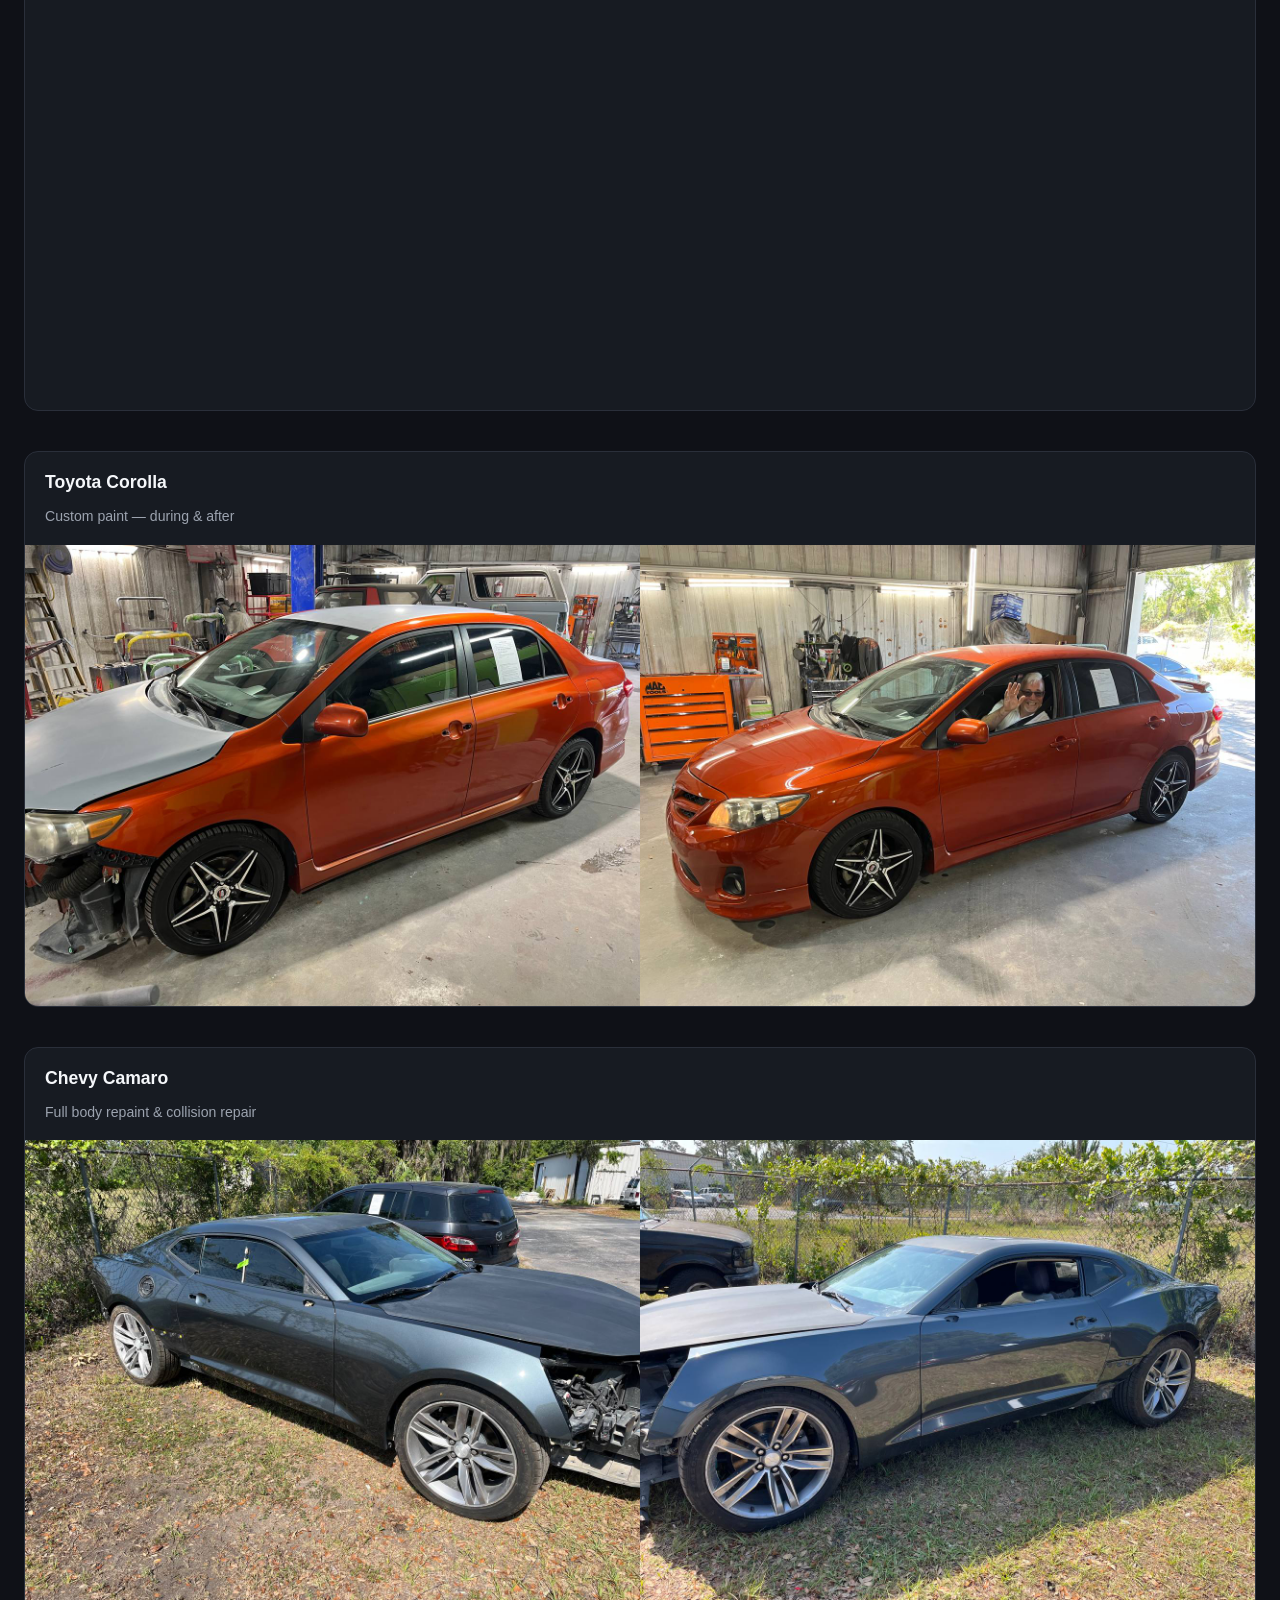
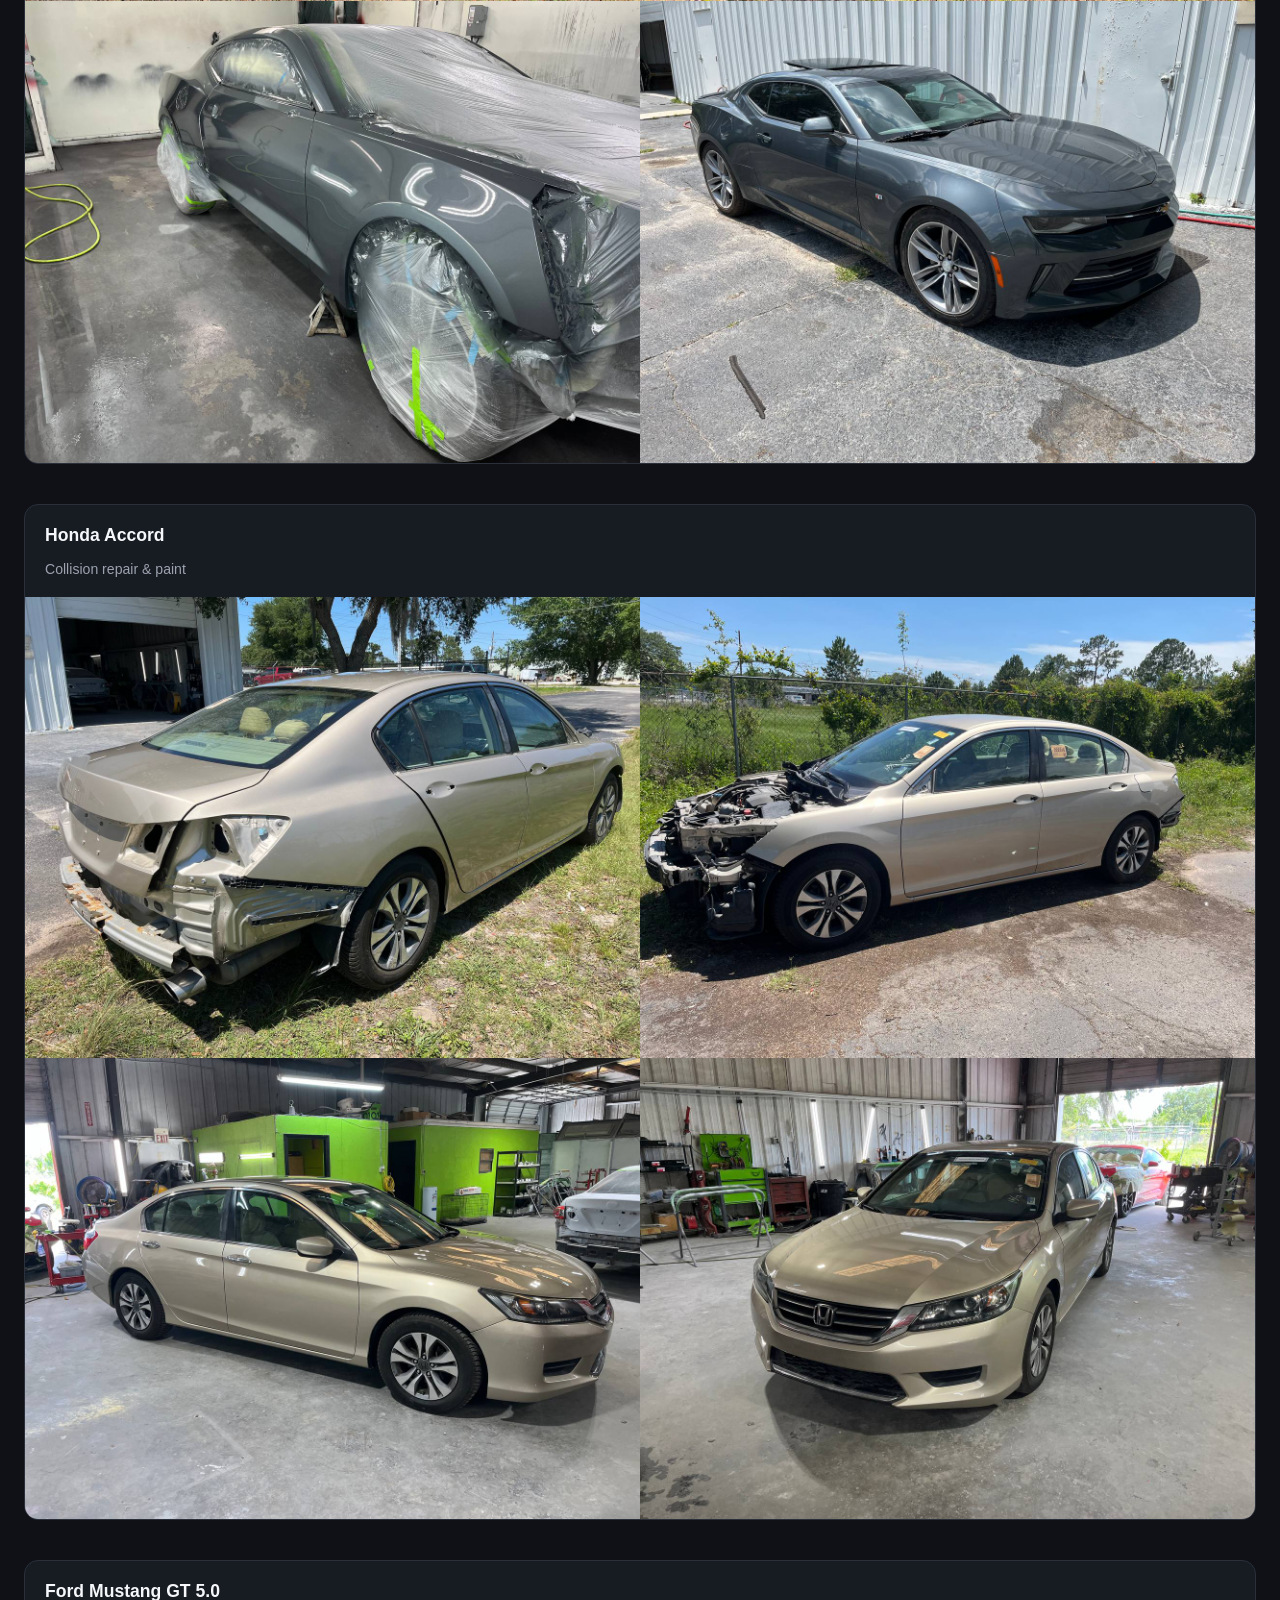
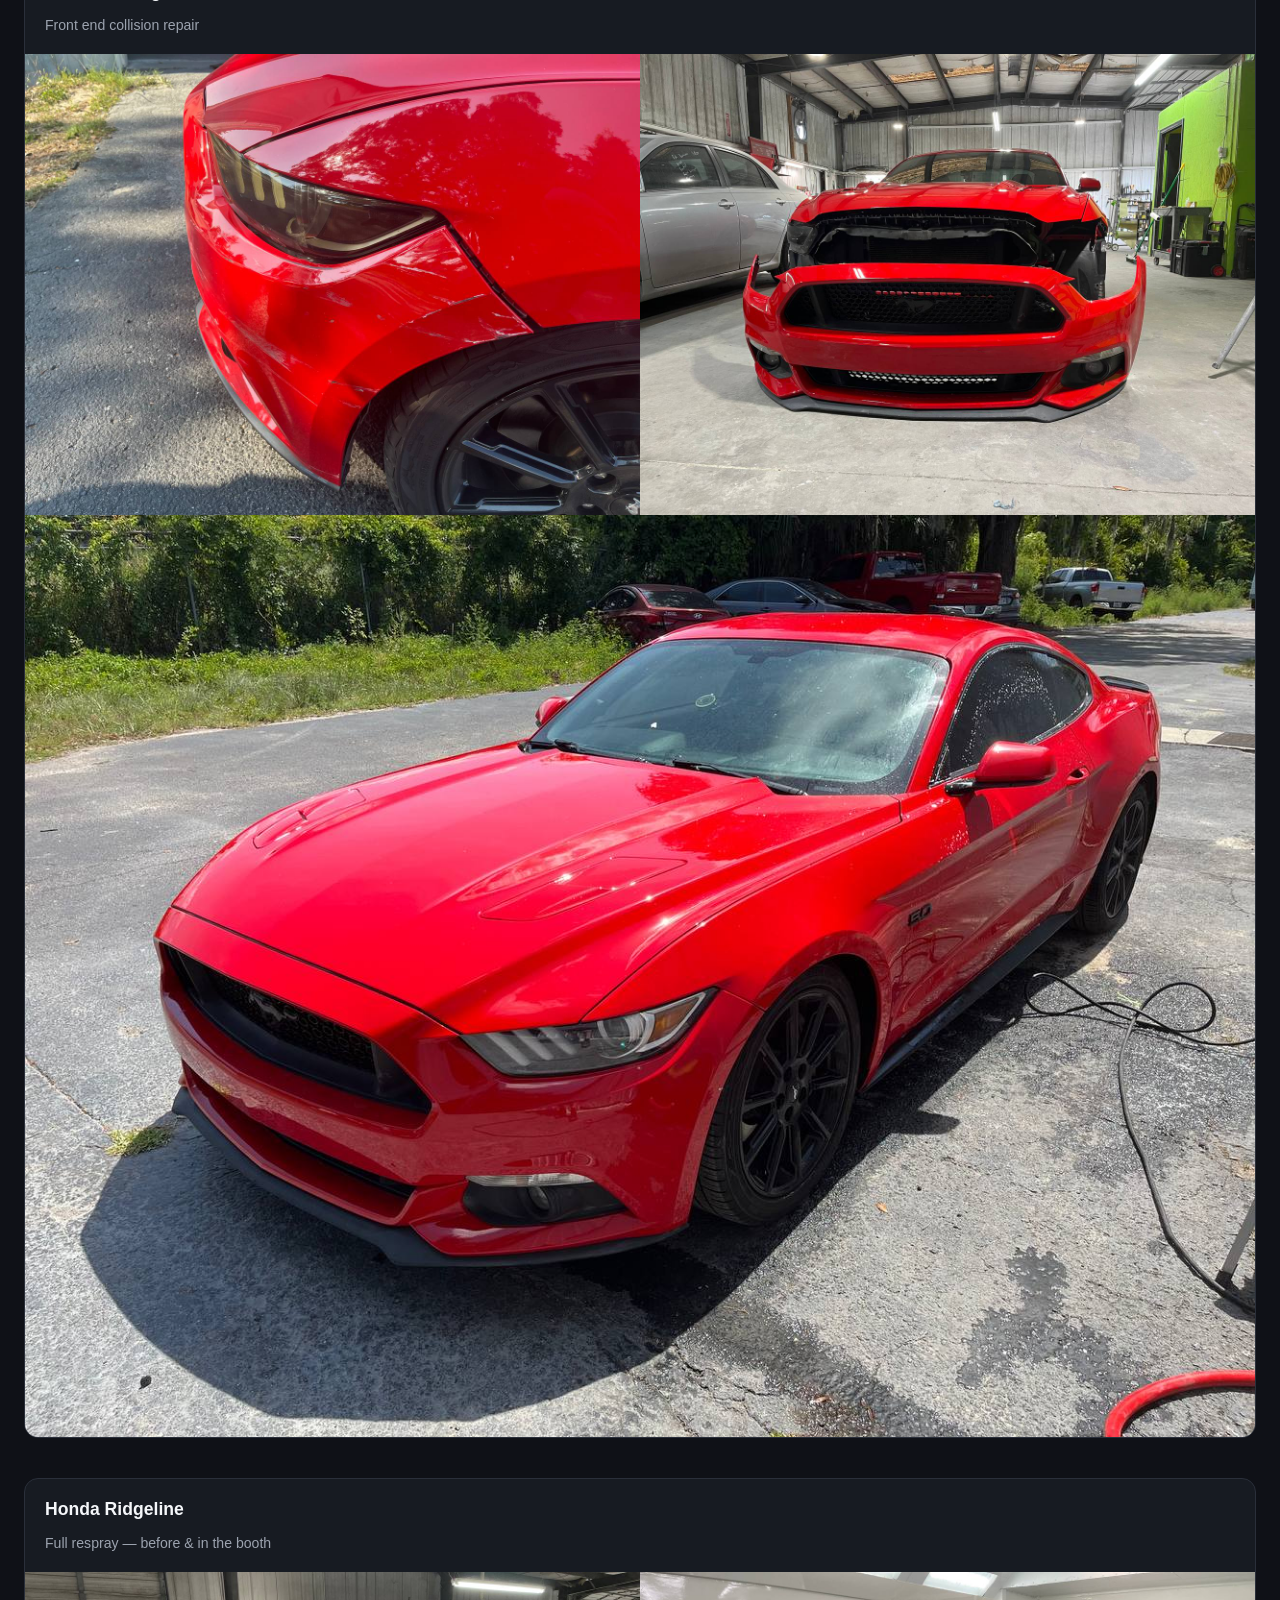
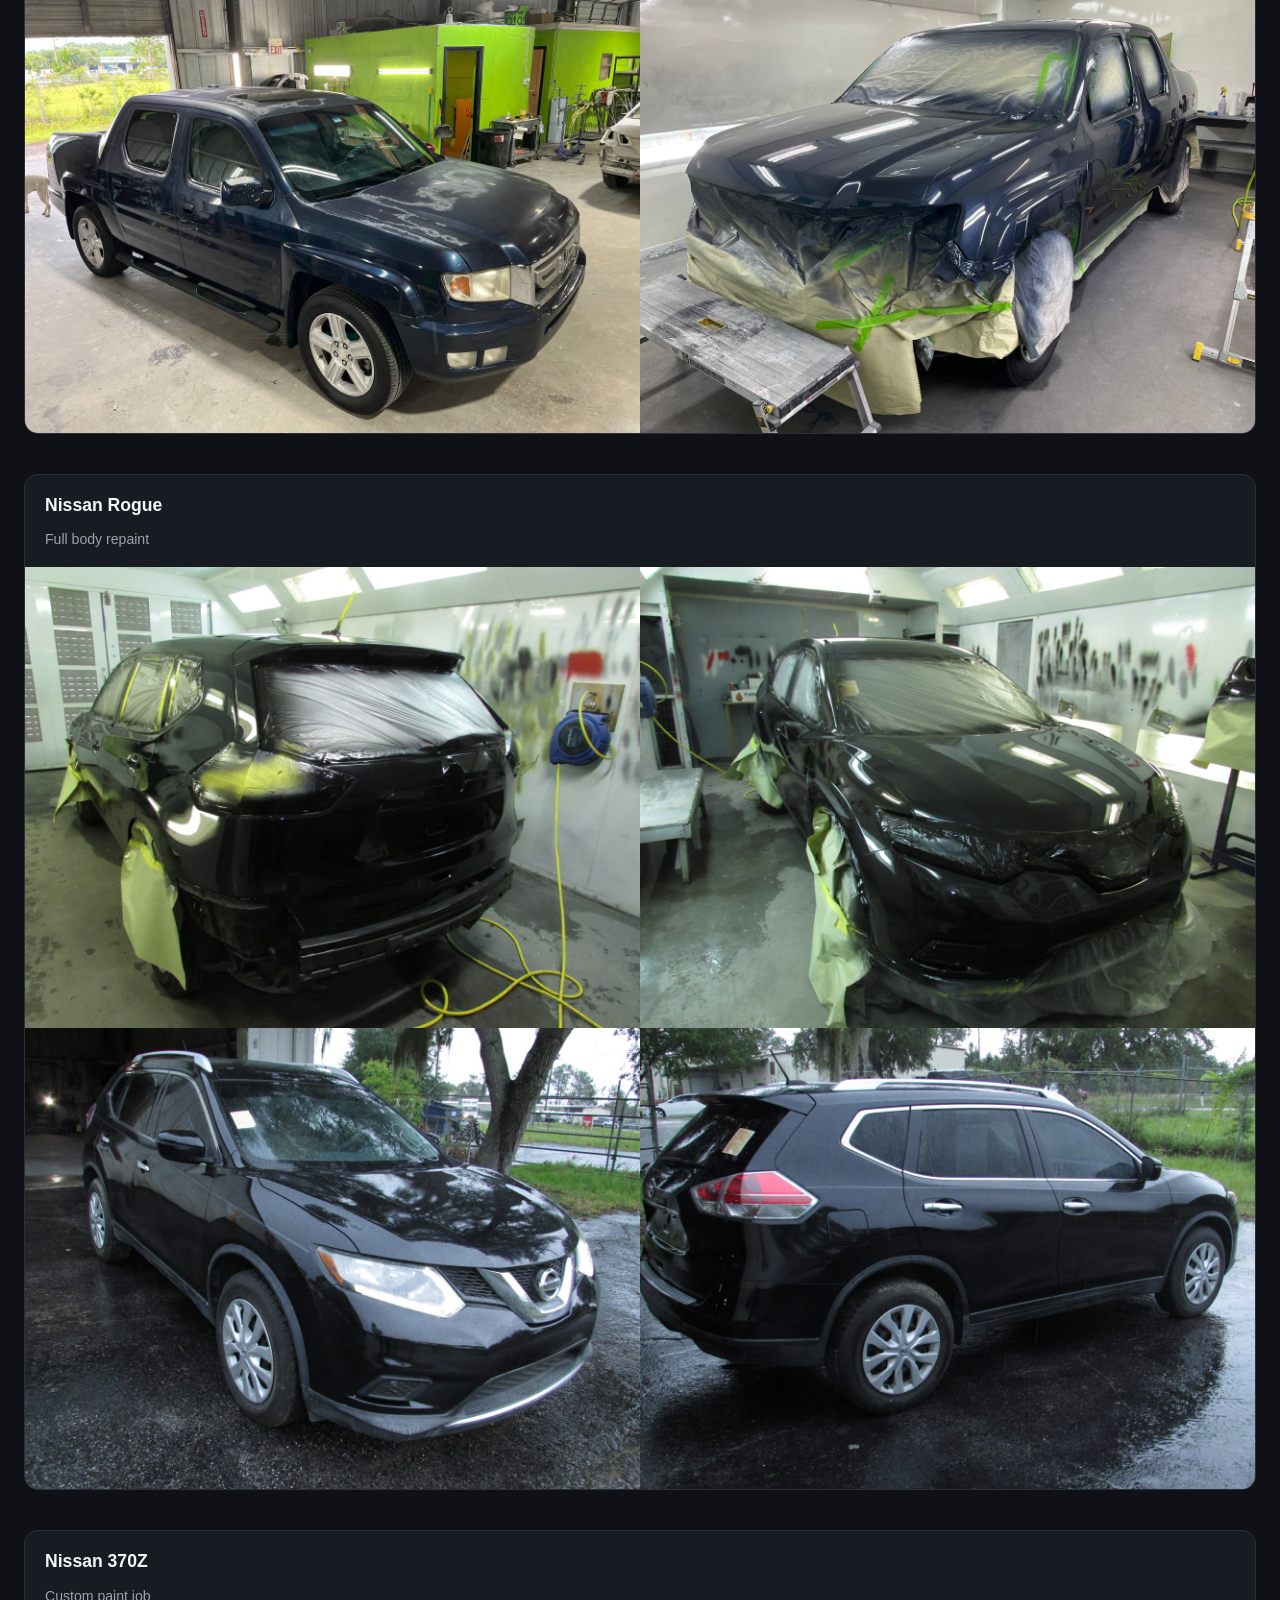
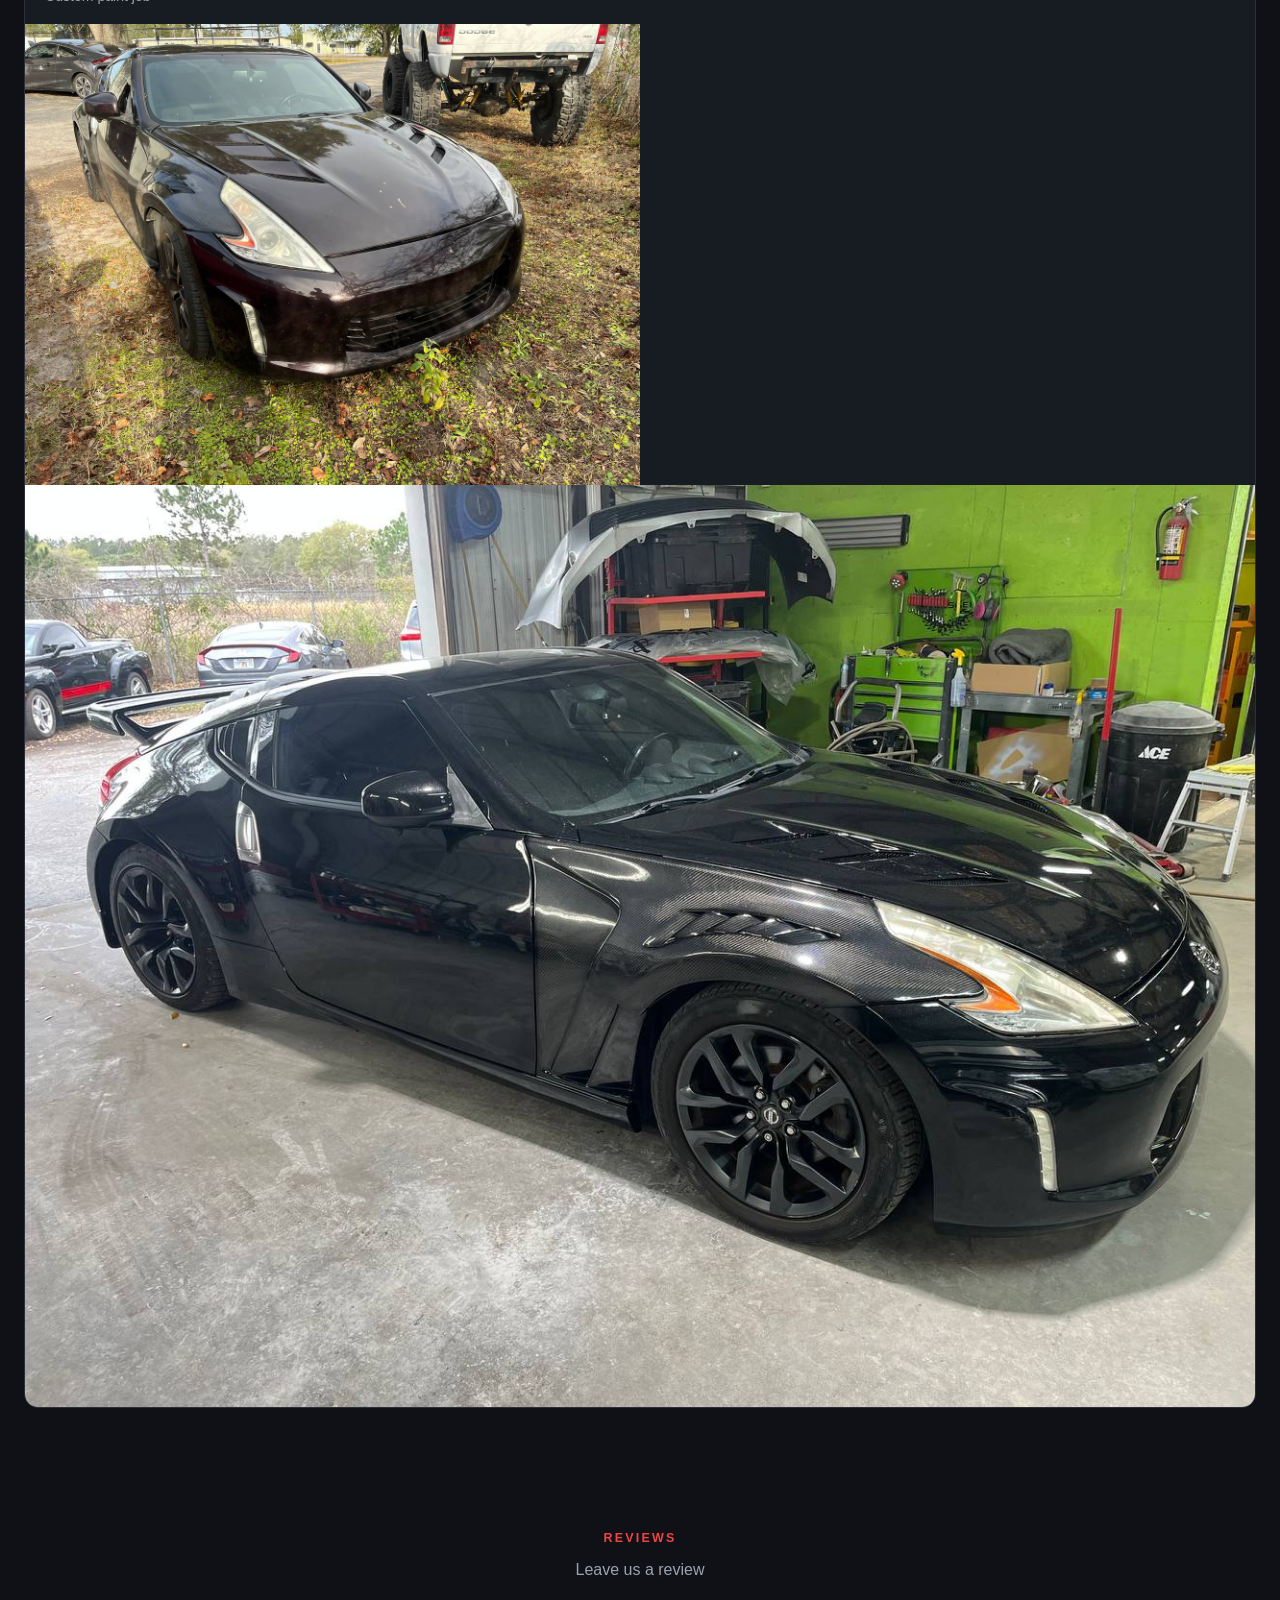
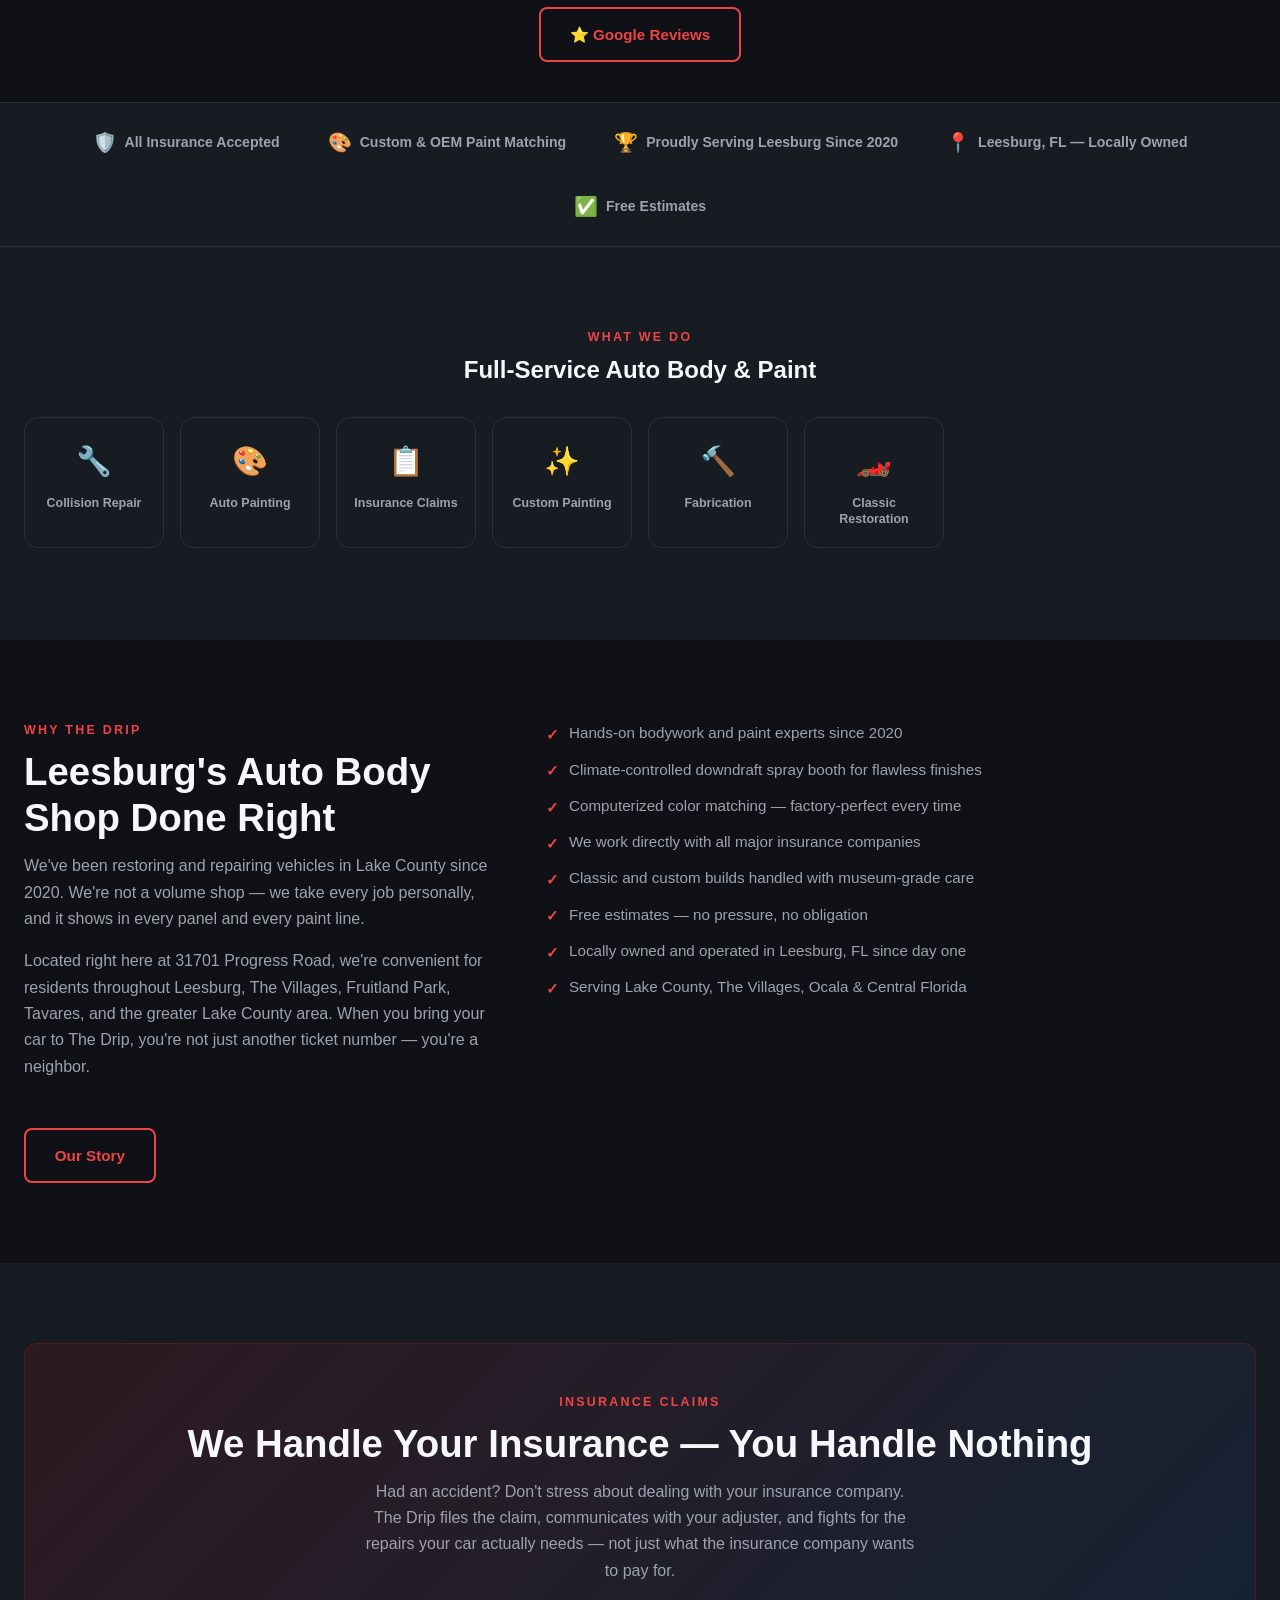
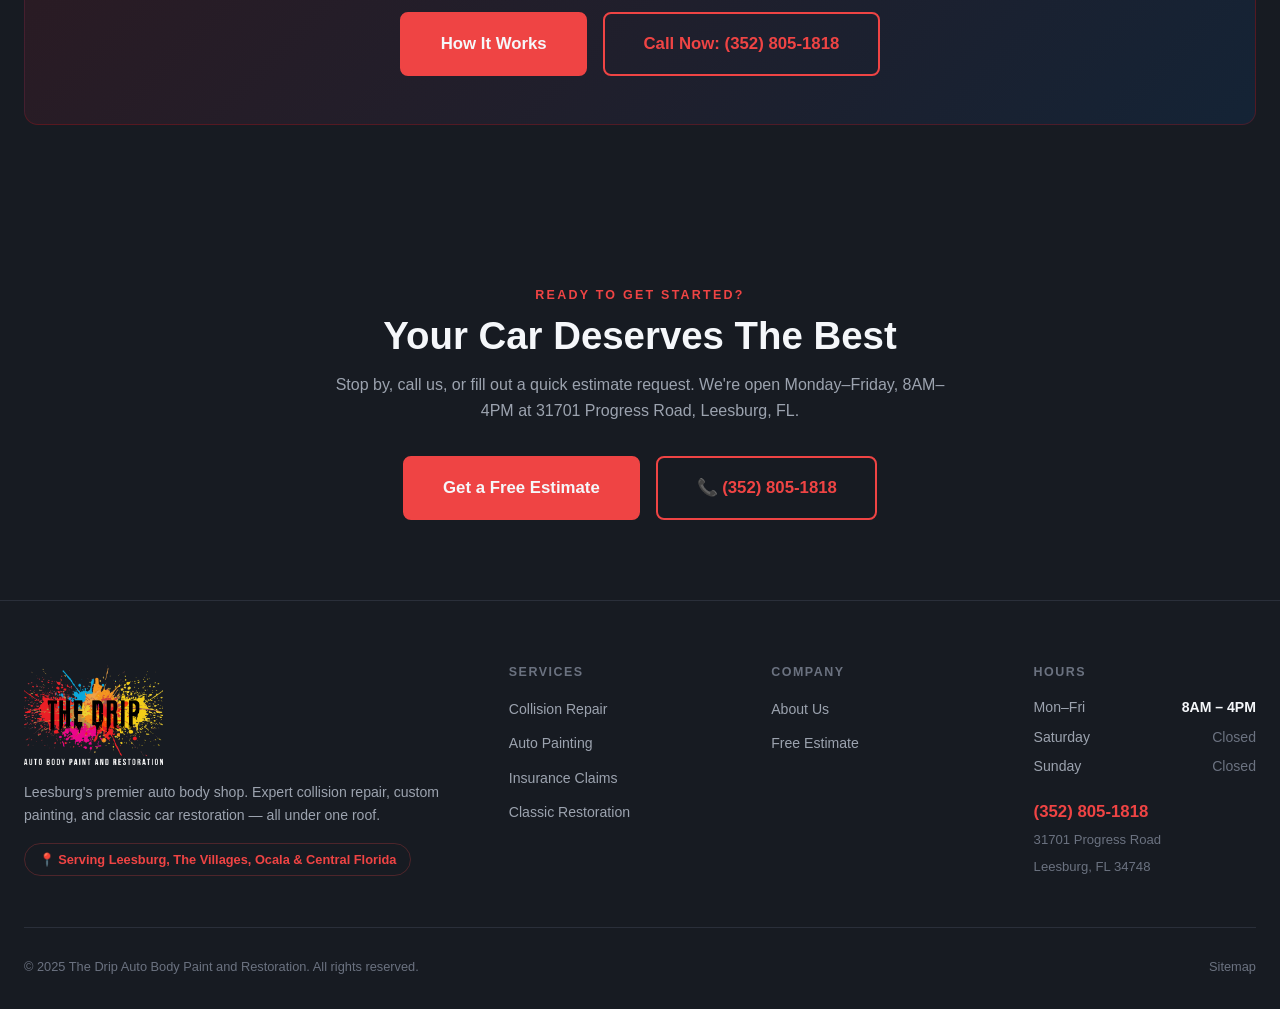
==== commit 75afe27a: "Remove 370Z rear photo with plate, keep front only" ====
--- a/index.html
+++ b/index.html
@@ -226,7 +226,6 @@
               <img src="images/projects/370z-before.jpg" alt="Nissan 370Z before - faded paint and clear coat failure" loading="lazy">
               <video src="images/projects/370z-booth.mp4" autoplay muted loop playsinline loading="lazy"></video>
               <img src="images/projects/370z-after-front.jpg" alt="Nissan 370Z after - glossy black front 3/4 view" loading="lazy">
-              <img src="images/projects/370z-after-rear.jpg" alt="Nissan 370Z after - glossy black rear 3/4 view" loading="lazy">
             </div>
           </div>
 
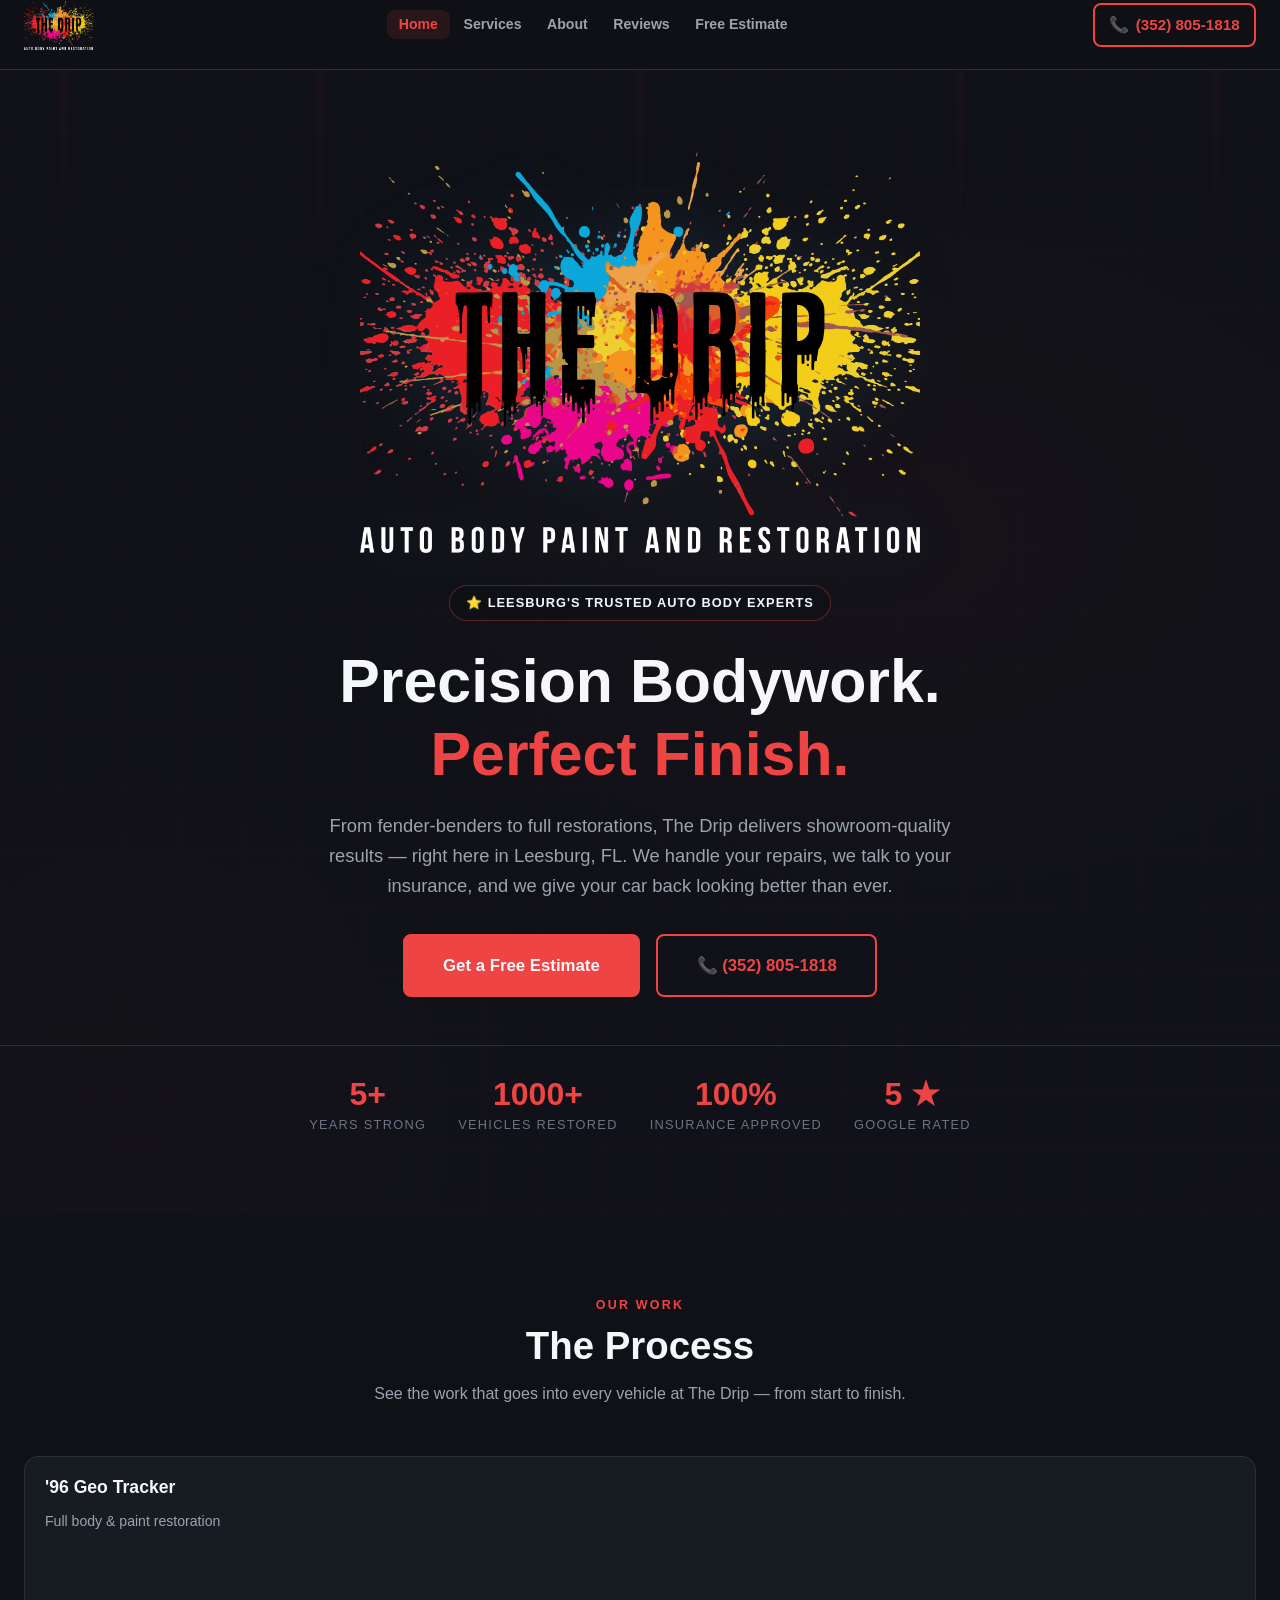
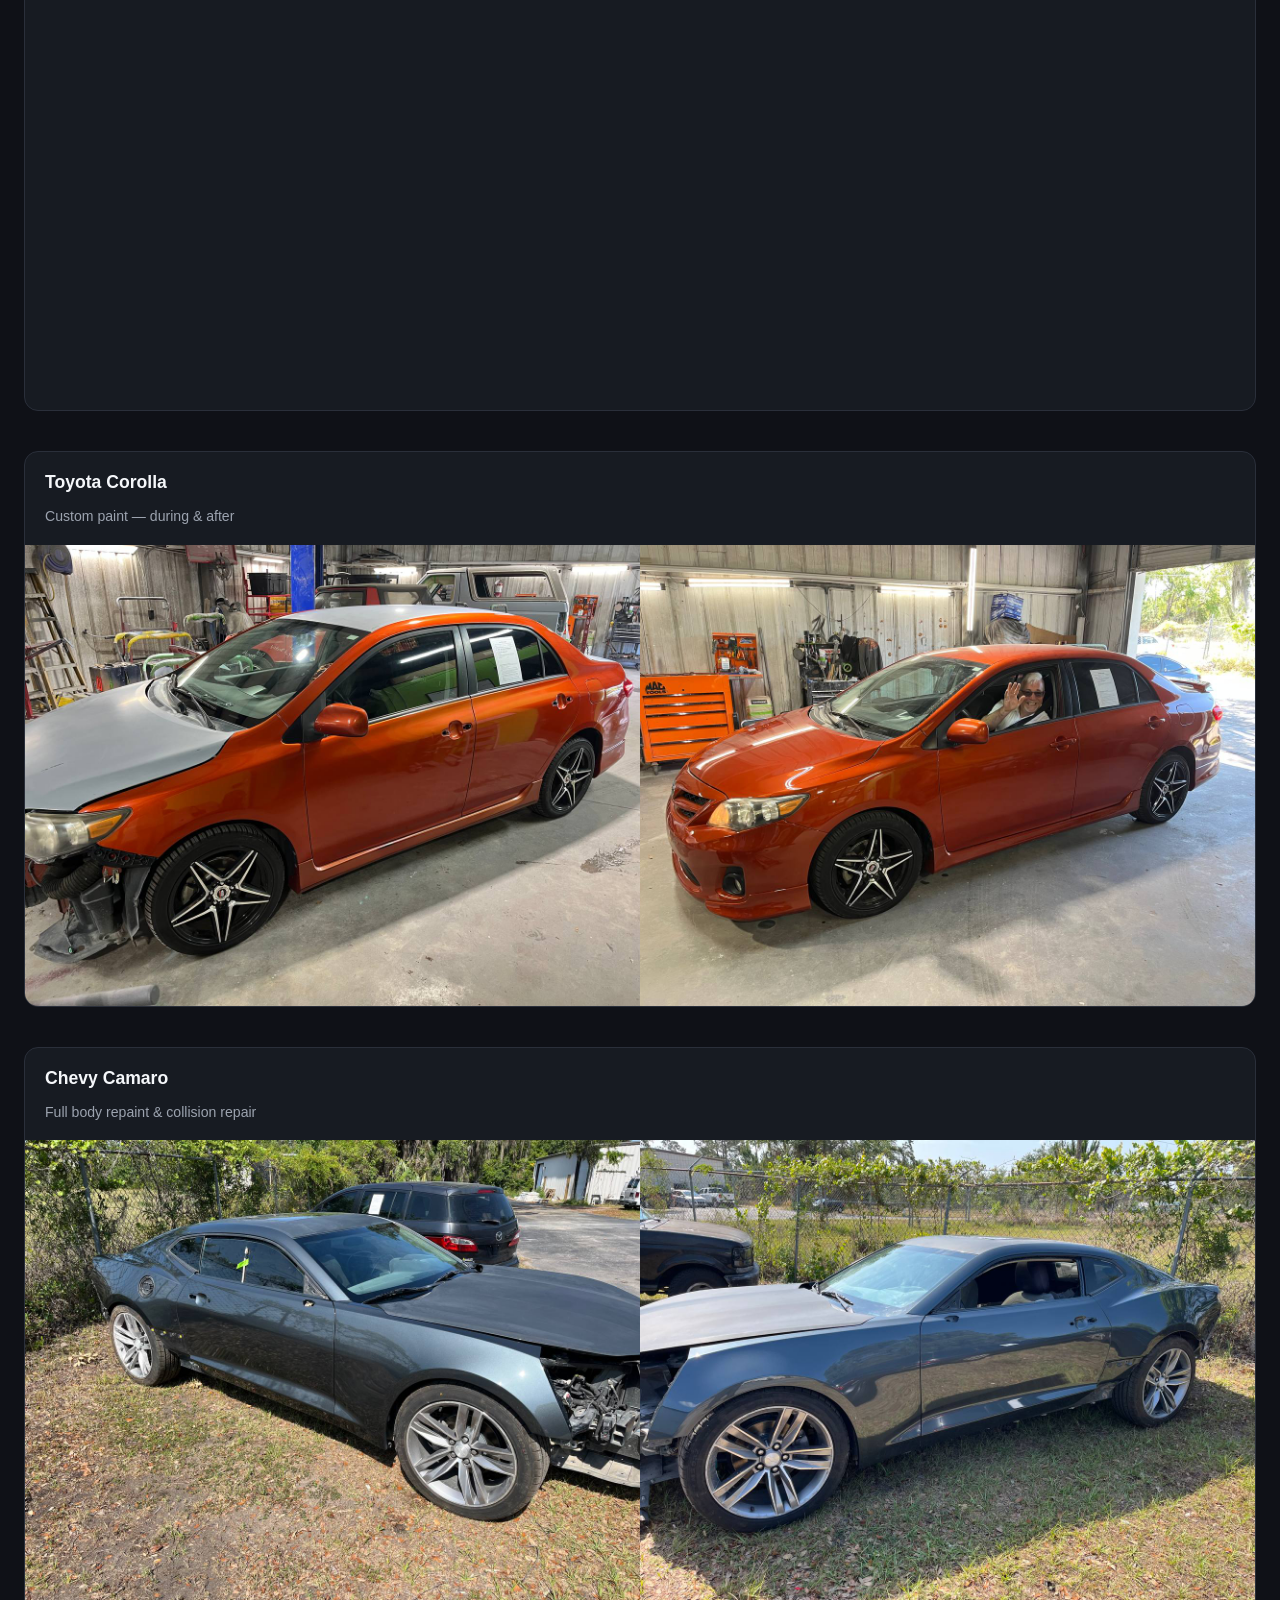
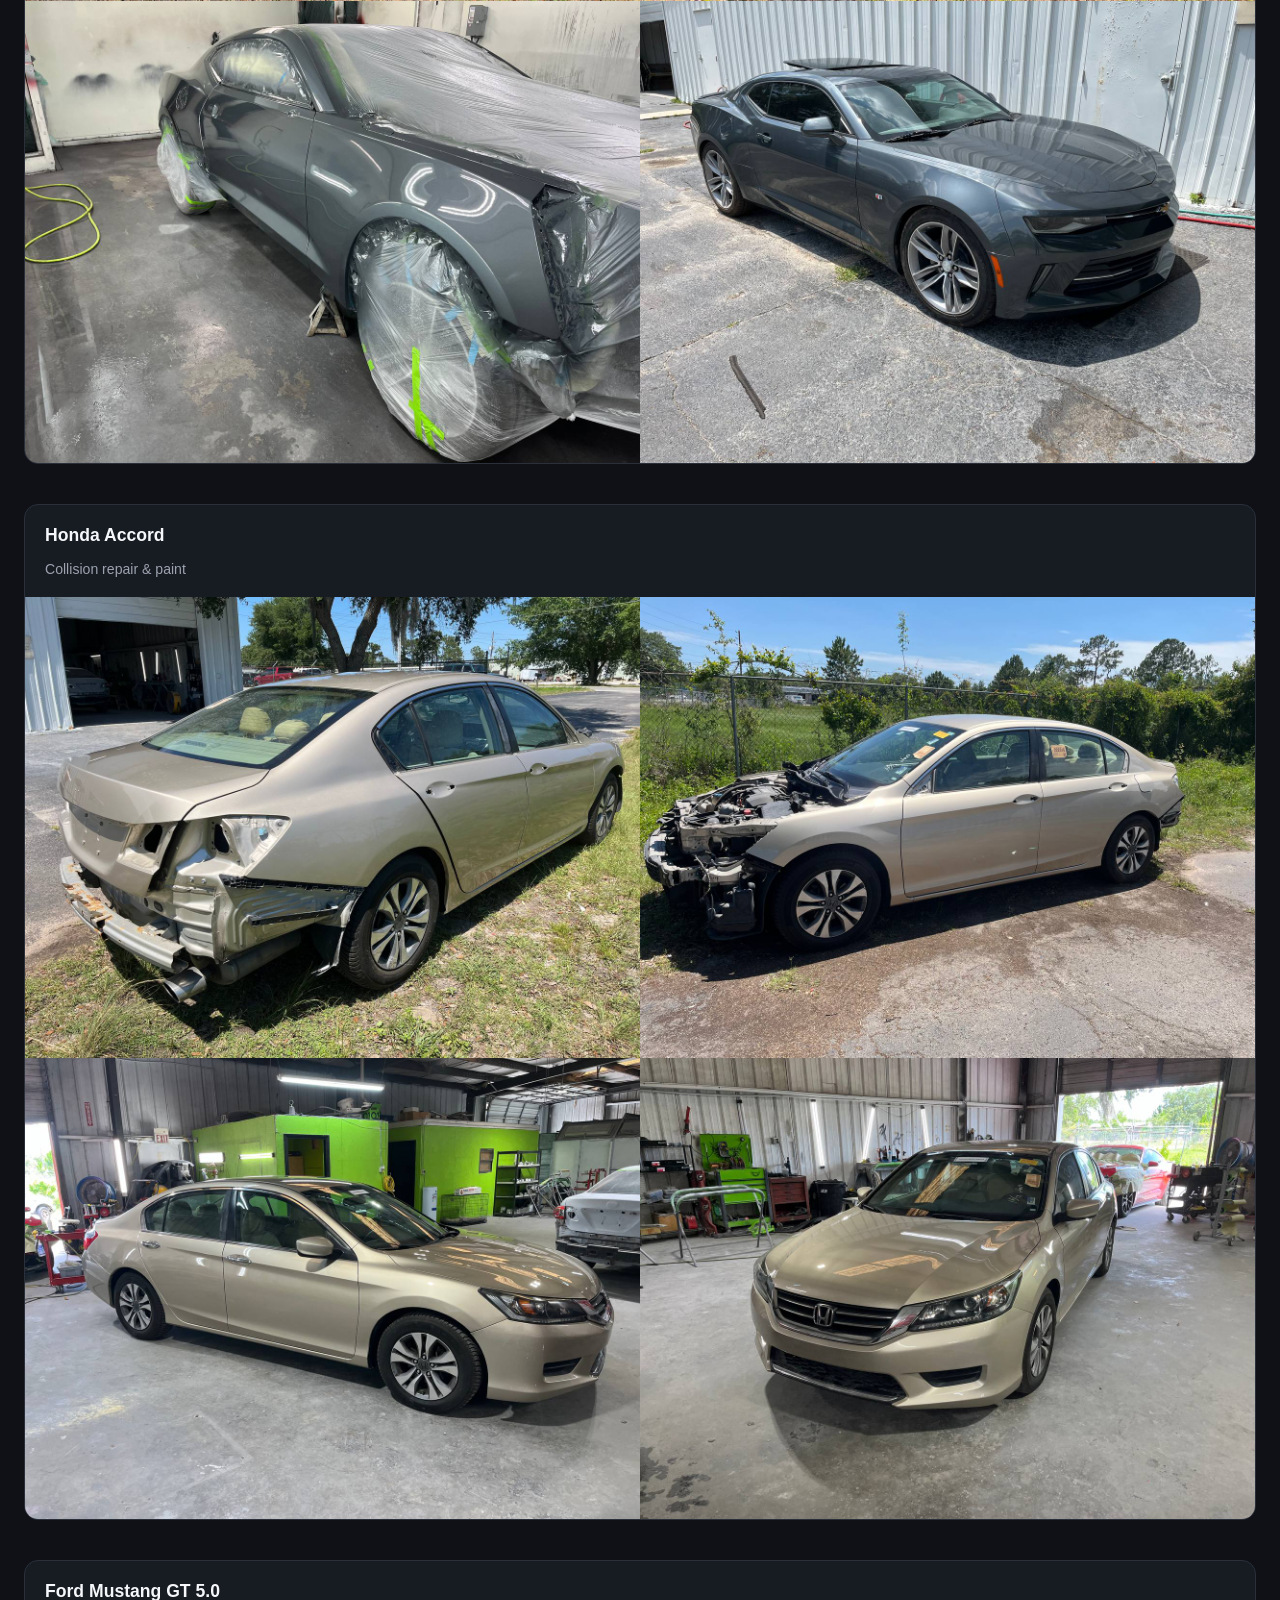
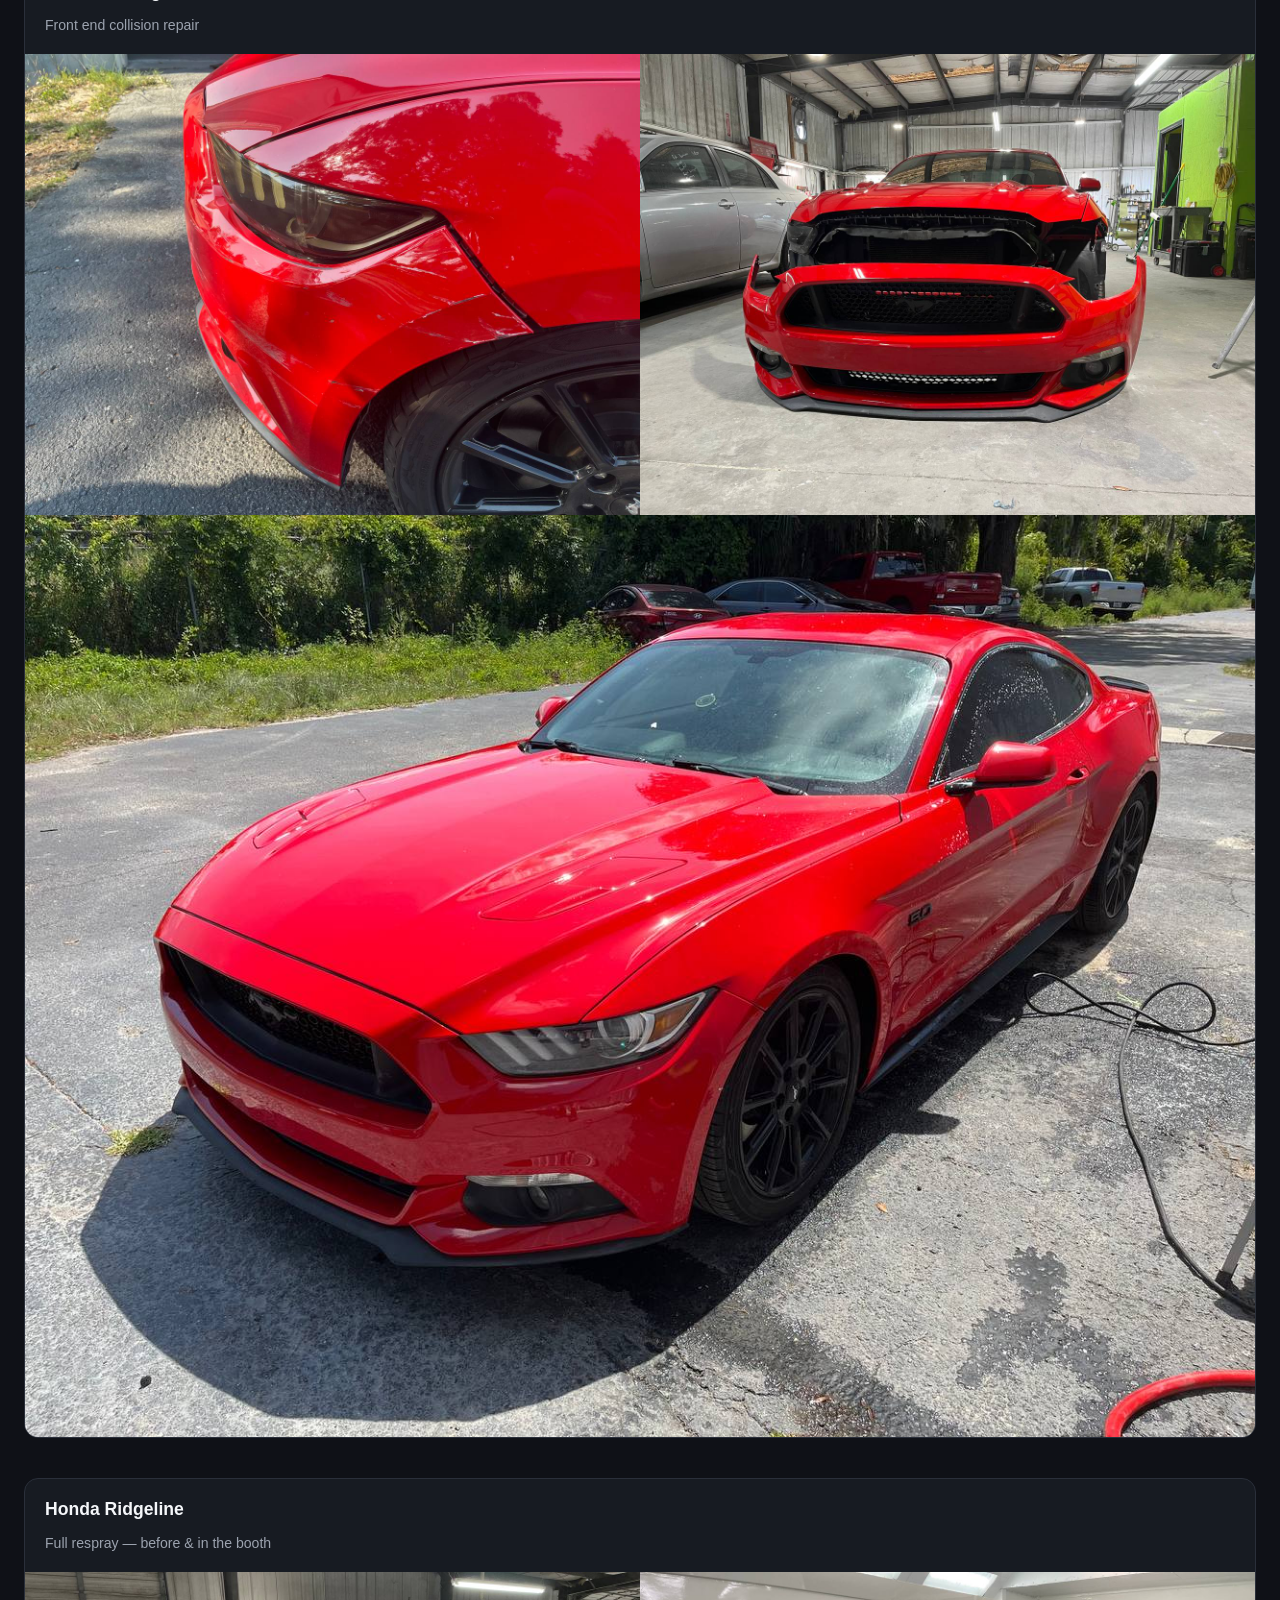
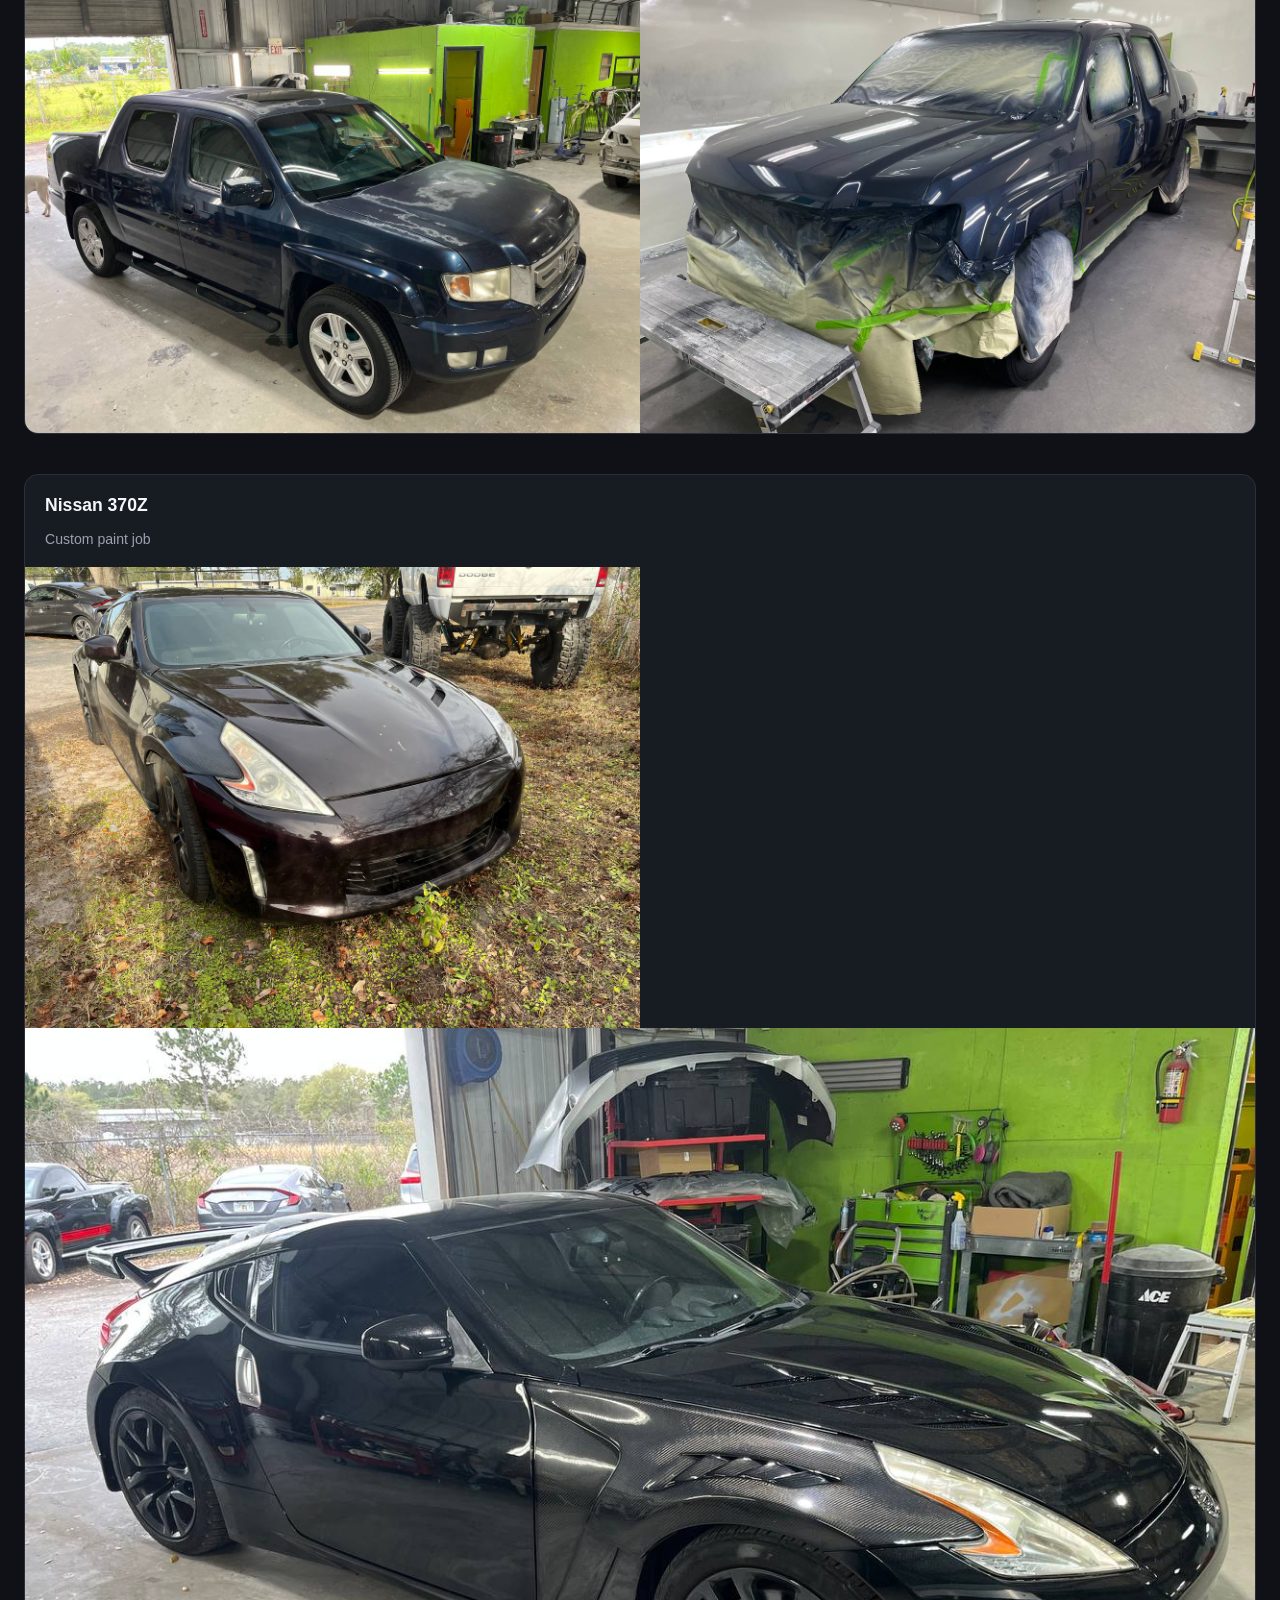
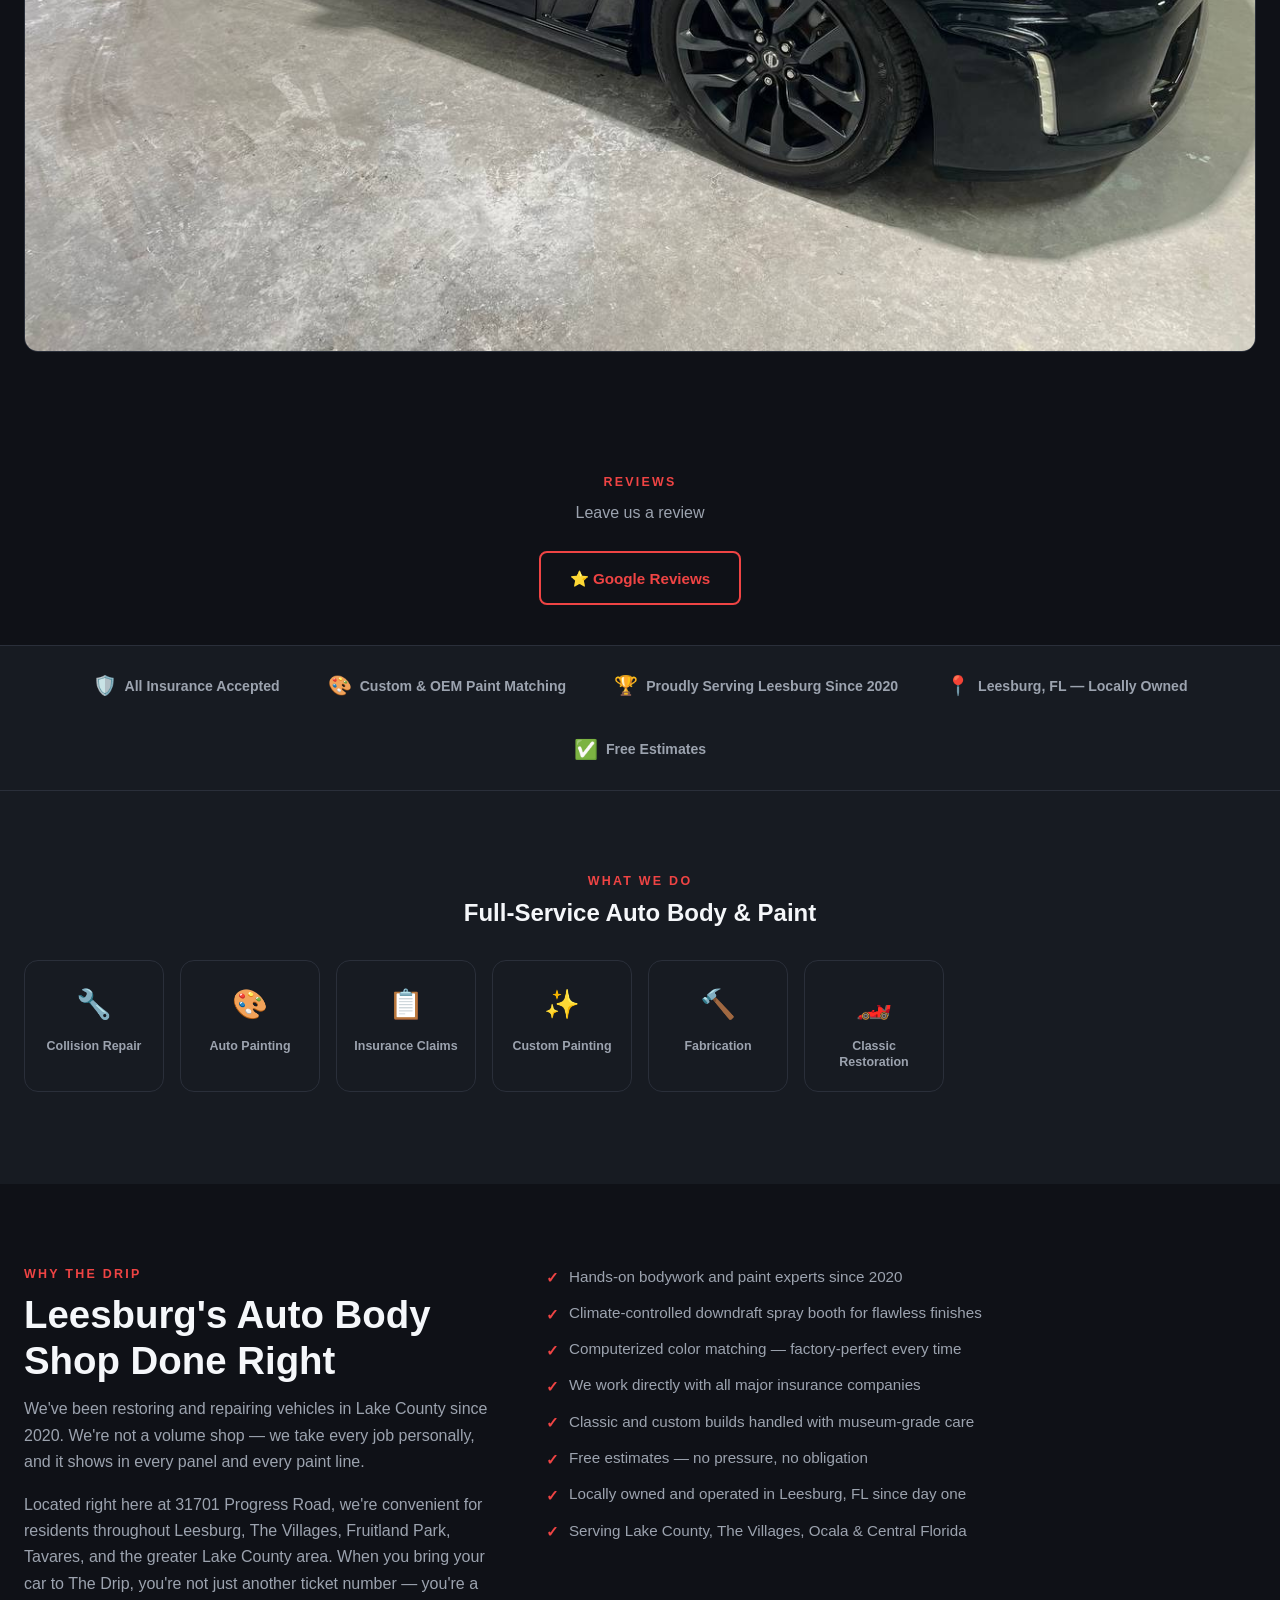
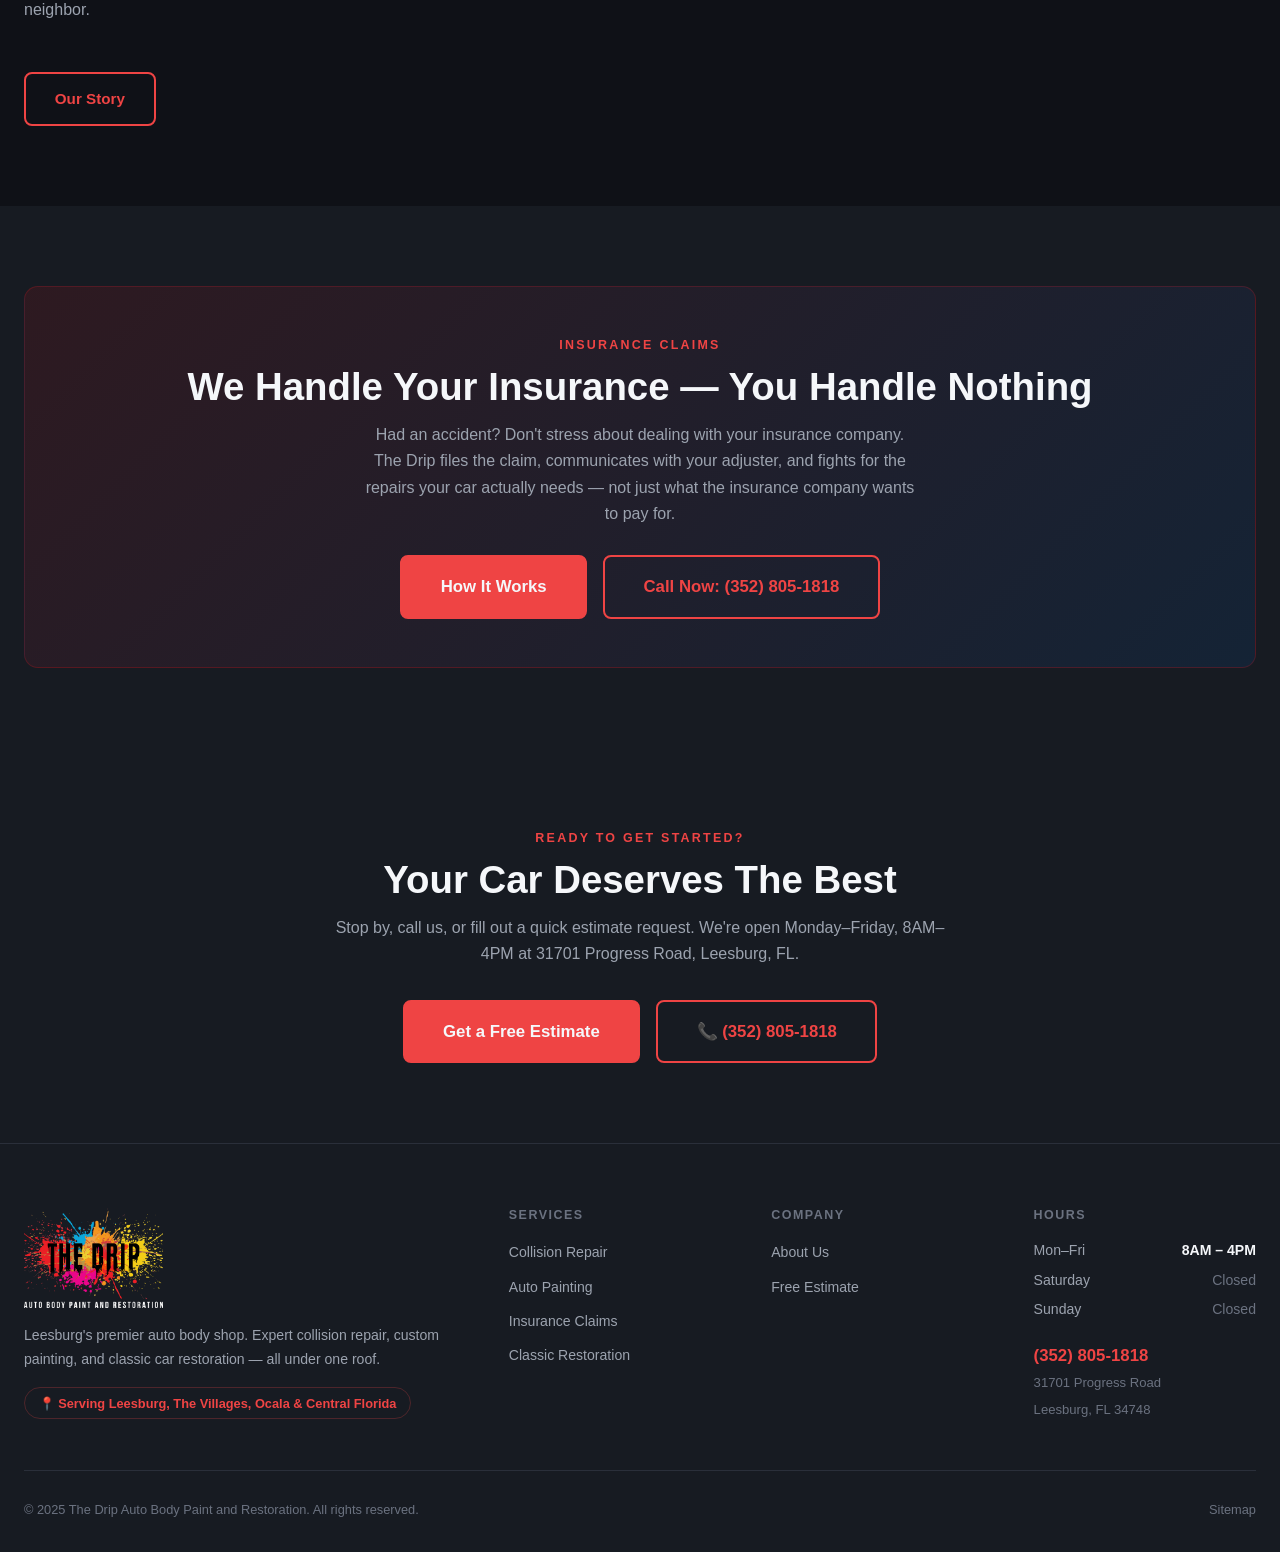
==== commit 5d636a5e: "Remove Nissan Rogue from showcase" ====
--- a/index.html
+++ b/index.html
@@ -11,9 +11,11 @@
   <meta property="og:type"        content="website" />
   <meta property="og:title"       content="The Drip Auto Body Paint &amp; Restoration | Leesburg, FL" />
   <meta property="og:description" content="Expert auto body work, custom auto painting &amp; classic car restoration in Leesburg, FL. Serving Lake County, The Villages, Ocala &amp; Central Florida." />
-  <meta property="og:image"       content="https://www.dripautomotive.com/images/og-home.jpg" />
+  <meta property="og:image"       content="https://www.dripautomotive.com/images/og-image.jpg" />
   <meta property="og:url"         content="https://www.dripautomotive.com/" />
   <meta name="twitter:card"       content="summary_large_image" />
+  <link rel="icon" href="favicon.ico" type="image/x-icon">
+  <link rel="apple-touch-icon" href="apple-touch-icon.png">
   <link rel="stylesheet" href="style.css" />
   <!-- LocalBusiness JSON-LD -->
   <script type="application/ld+json">
@@ -50,6 +52,23 @@
     "areaServed": ["Leesburg FL","Lake County FL","The Villages FL","Ocala FL","Central Florida"]
   }
   </script>
+<!-- Meta Pixel Code -->
+  <script>
+    !function(f,b,e,v,n,t,s)
+    {if(f.fbq)return;n=f.fbq=function(){n.callMethod?
+    n.callMethod.apply(n,arguments):n.queue.push(arguments)};
+    if(!f._fbq)f._fbq=n;n.push=n;n.loaded=!0;n.version="2.0";
+    n.queue=[];t=b.createElement(e);t.async=!0;
+    t.src=v;s=b.getElementsByTagName(e)[0];
+    s.parentNode.insertBefore(t,s)}(window, document,"script",
+    "https://connect.facebook.net/en_US/fbevents.js");
+    fbq("init", "970437355994848");
+    fbq("track", "PageView");
+  </script>
+  <noscript><img height="1" width="1" style="display:none"
+    src="https://www.facebook.com/tr?id=970437355994848&ev=PageView&noscript=1"
+  /></noscript>
+  <!-- End Meta Pixel Code -->
 </head>
 <body>
   <div class="paint-drips" aria-hidden="true"></div>
@@ -209,16 +228,7 @@
 
 
 
-          <div class="project-card">
-            <div class="project-title">Nissan Rogue</div>
-            <div class="project-subtitle">Full body repaint</div>
-            <div class="project-videos">
-              <img src="images/projects/rogue-before.jpg" alt="Nissan Rogue before - intake with Full Paint marked on windshield" loading="lazy">
-              <img src="images/projects/rogue-booth.jpg" alt="Nissan Rogue in booth - freshly painted" loading="lazy">
-              <img src="images/projects/rogue-after-front.jpg" alt="Nissan Rogue after - front view outside" loading="lazy">
-              <img src="images/projects/rogue-after-side.jpg" alt="Nissan Rogue after - rear 3/4 view finished" loading="lazy">
-            </div>
-          </div>
+
           <div class="project-card">
             <div class="project-title">Nissan 370Z</div>
             <div class="project-subtitle">Custom paint job</div>
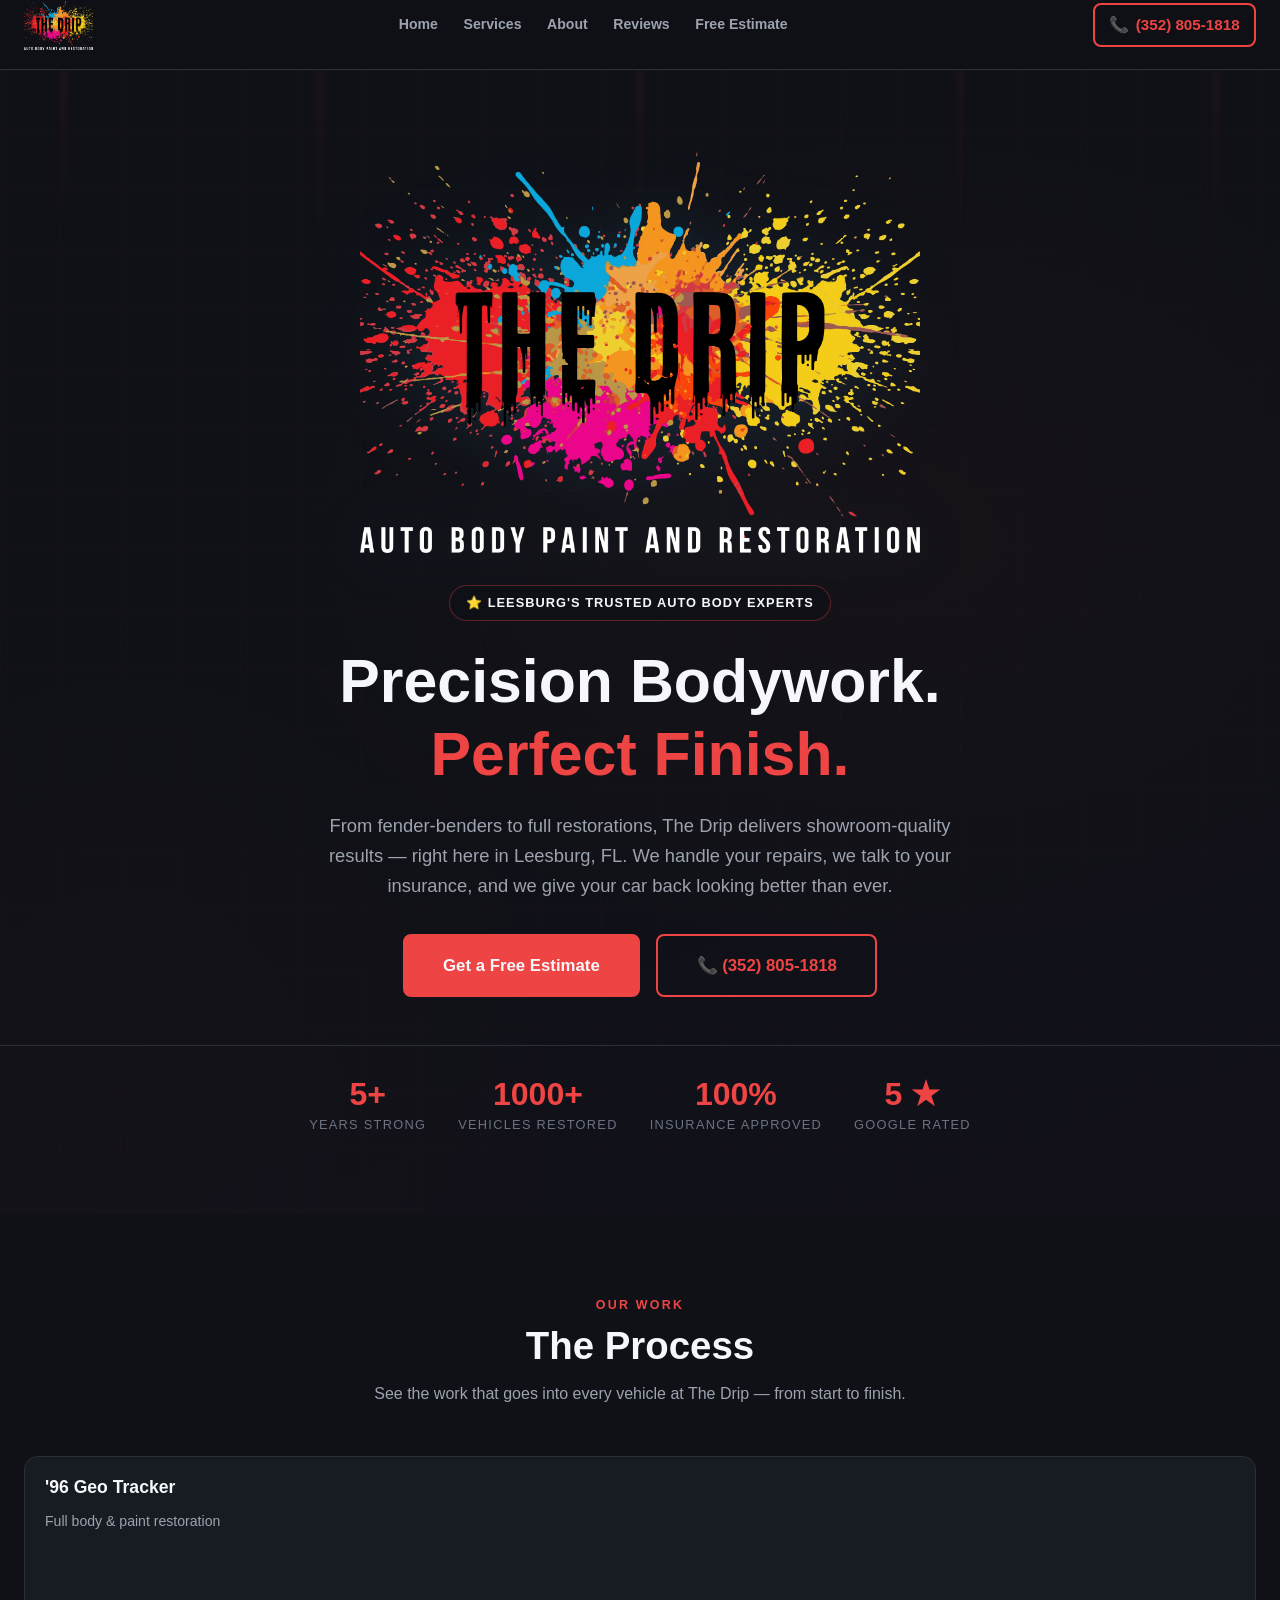
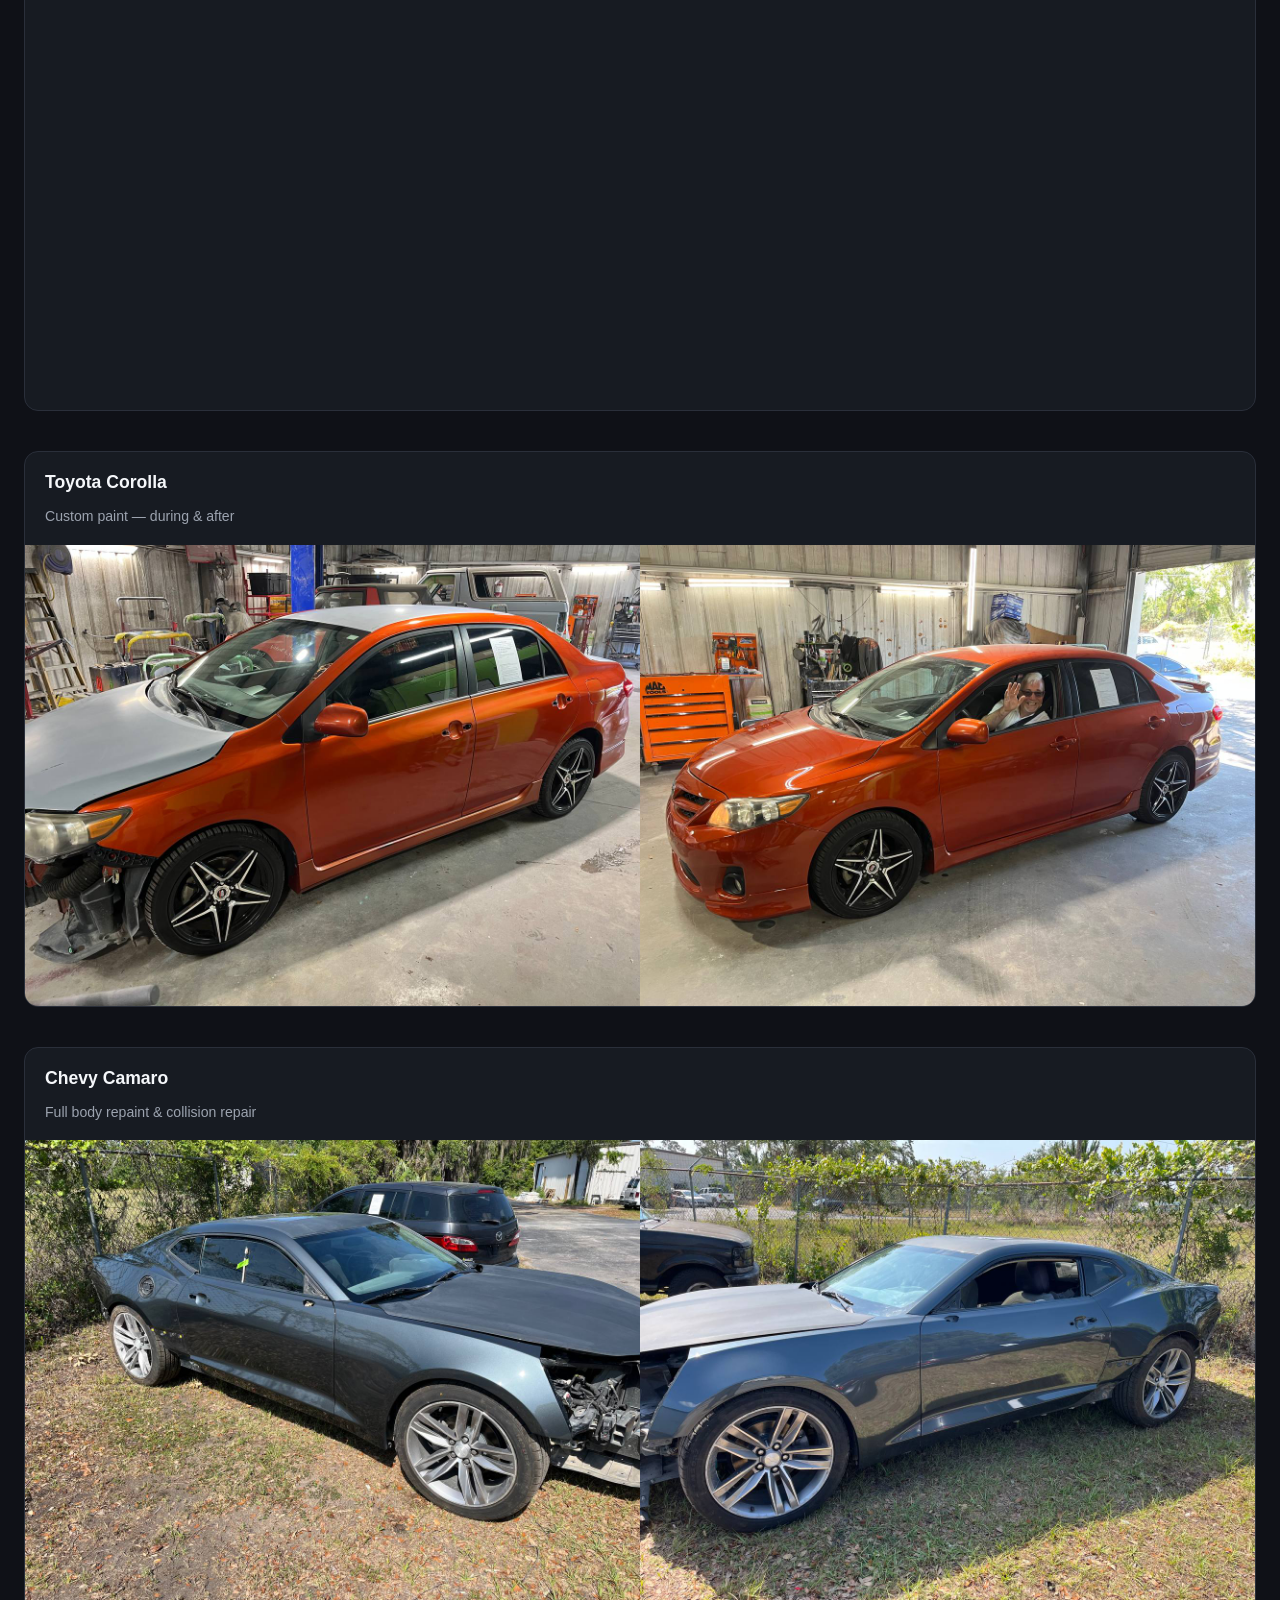
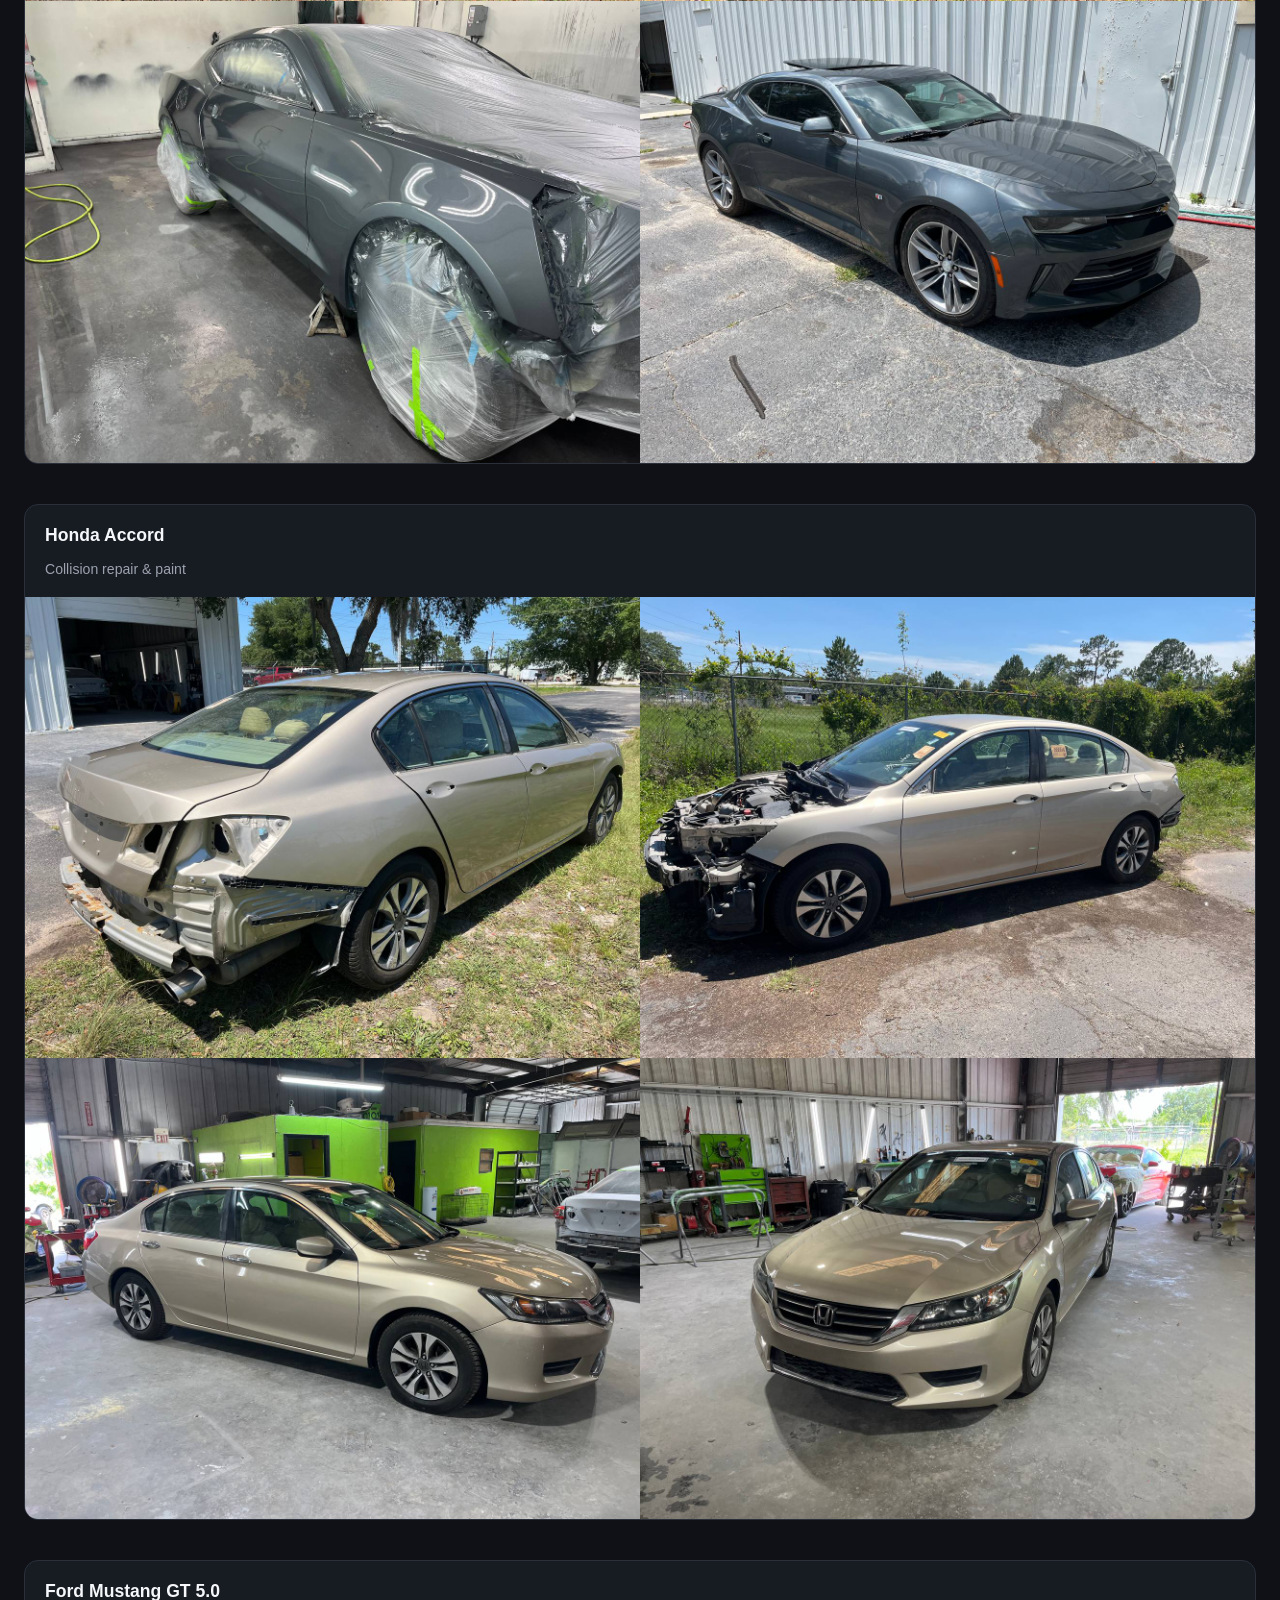
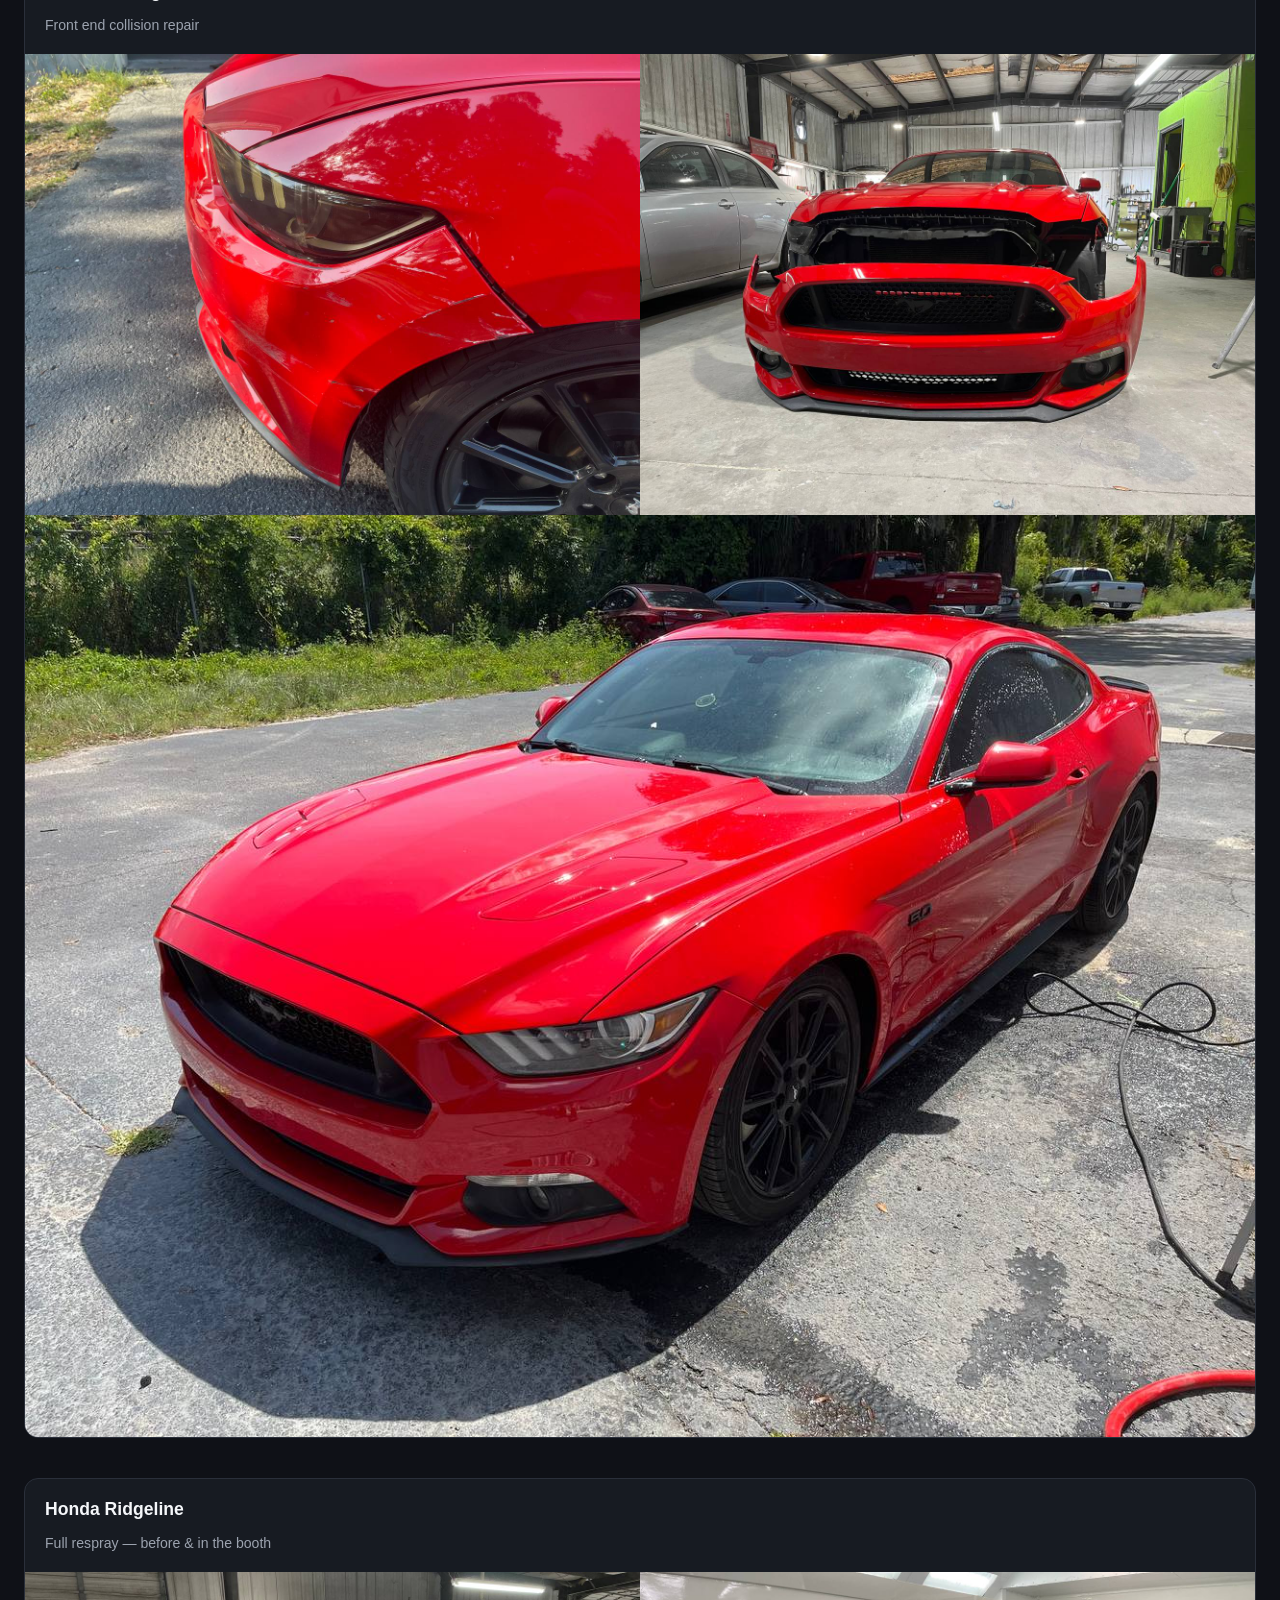
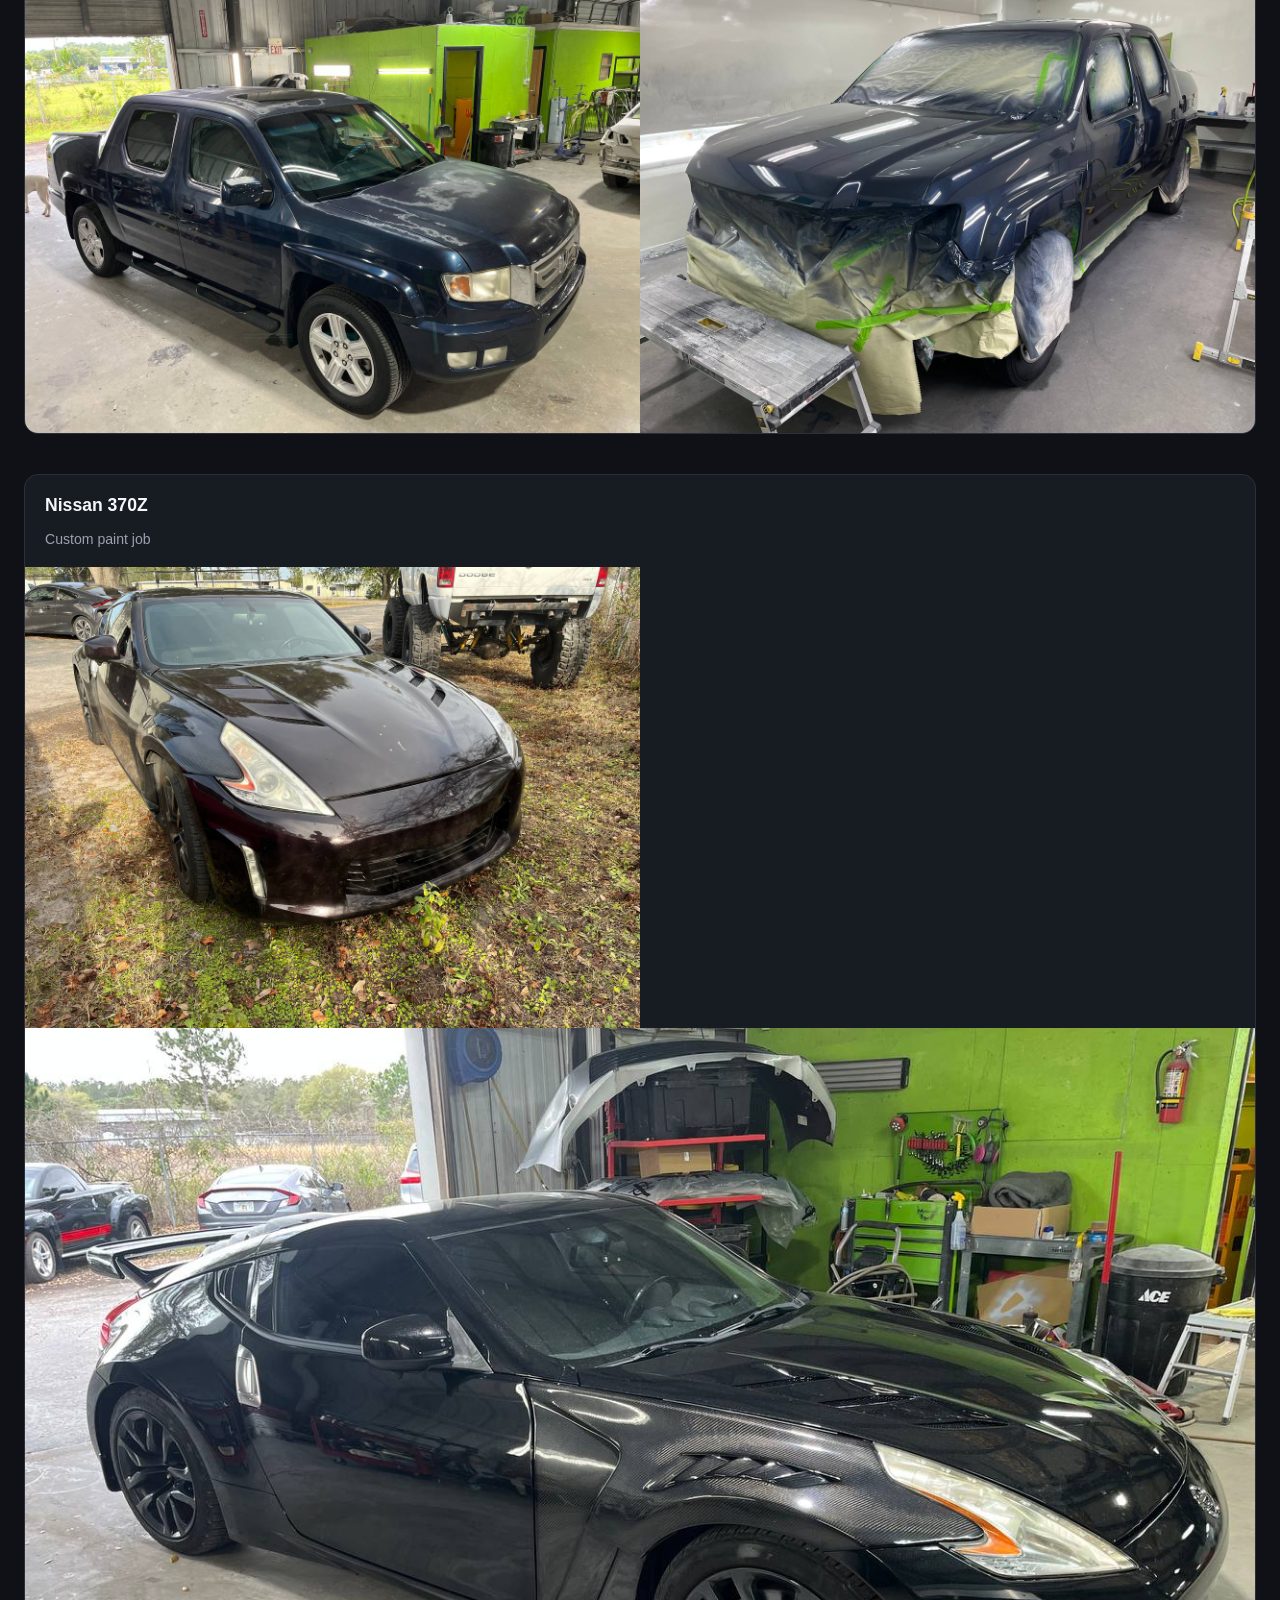
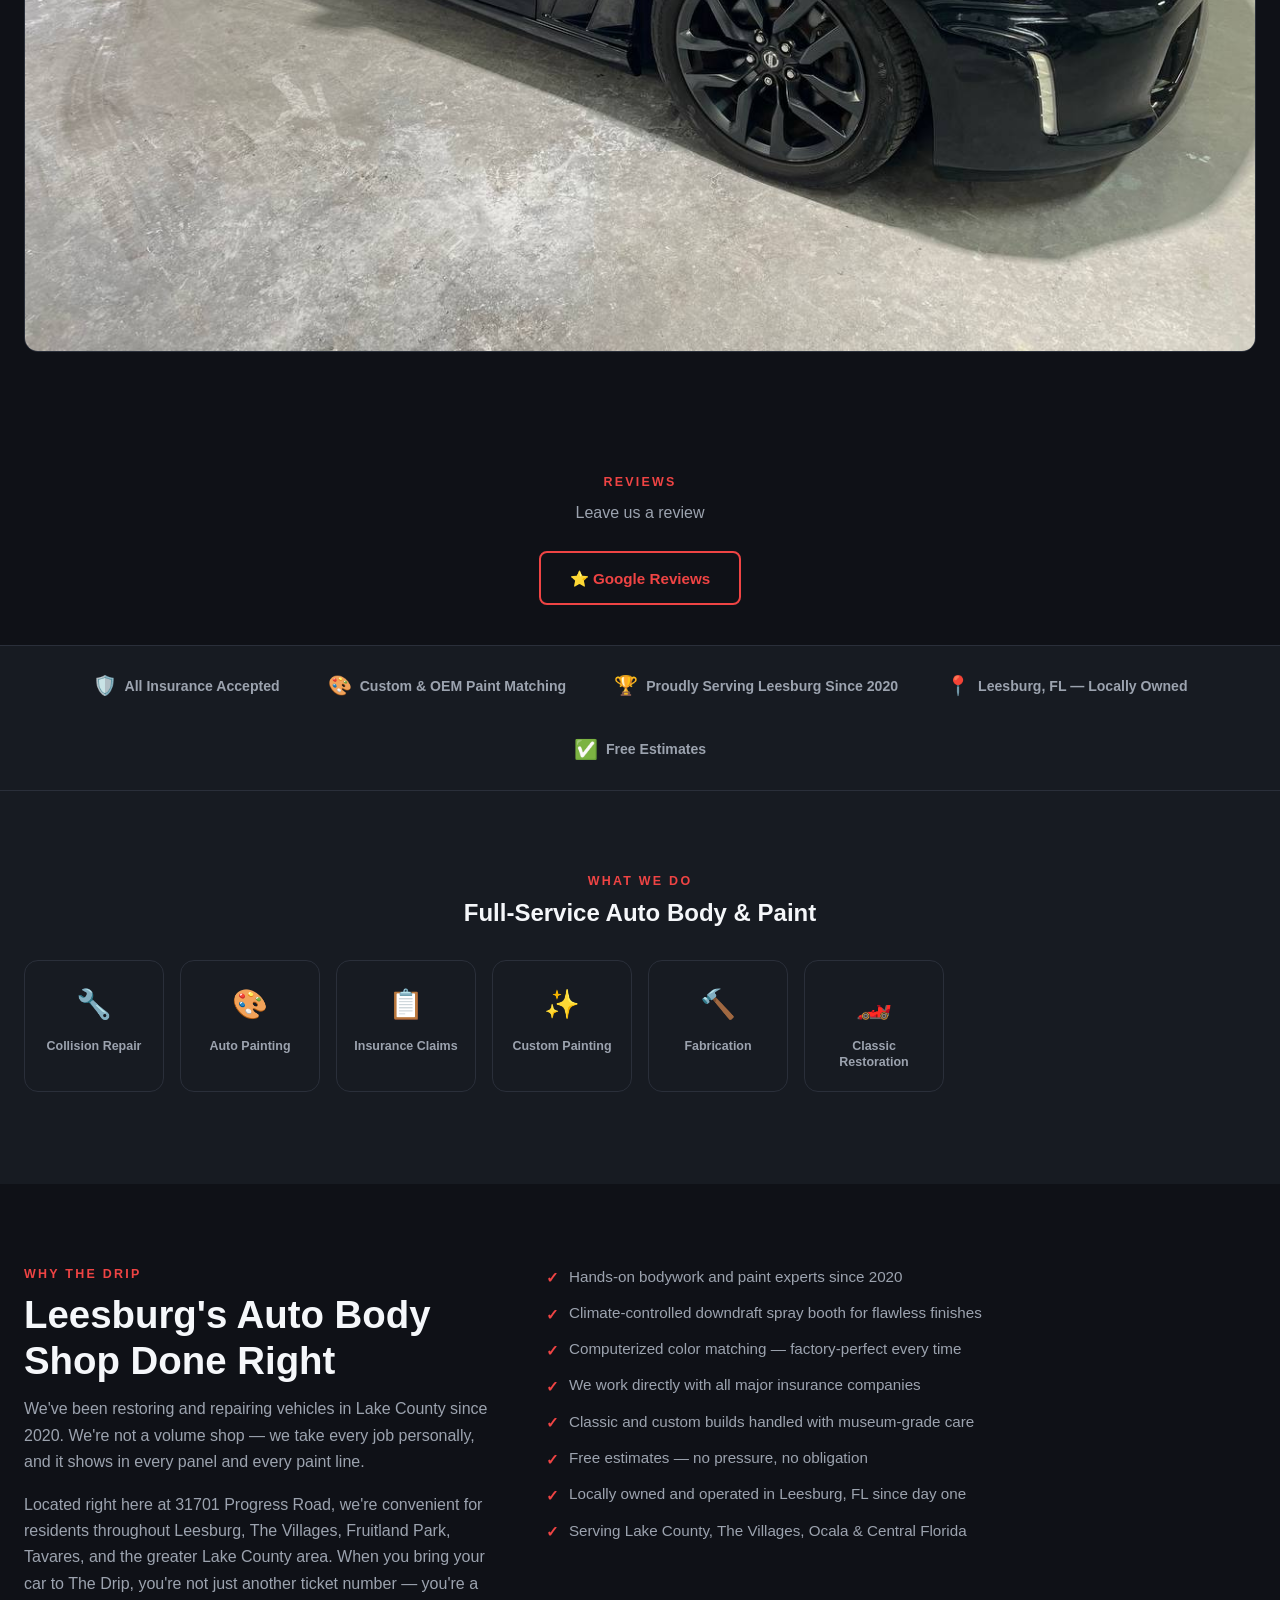
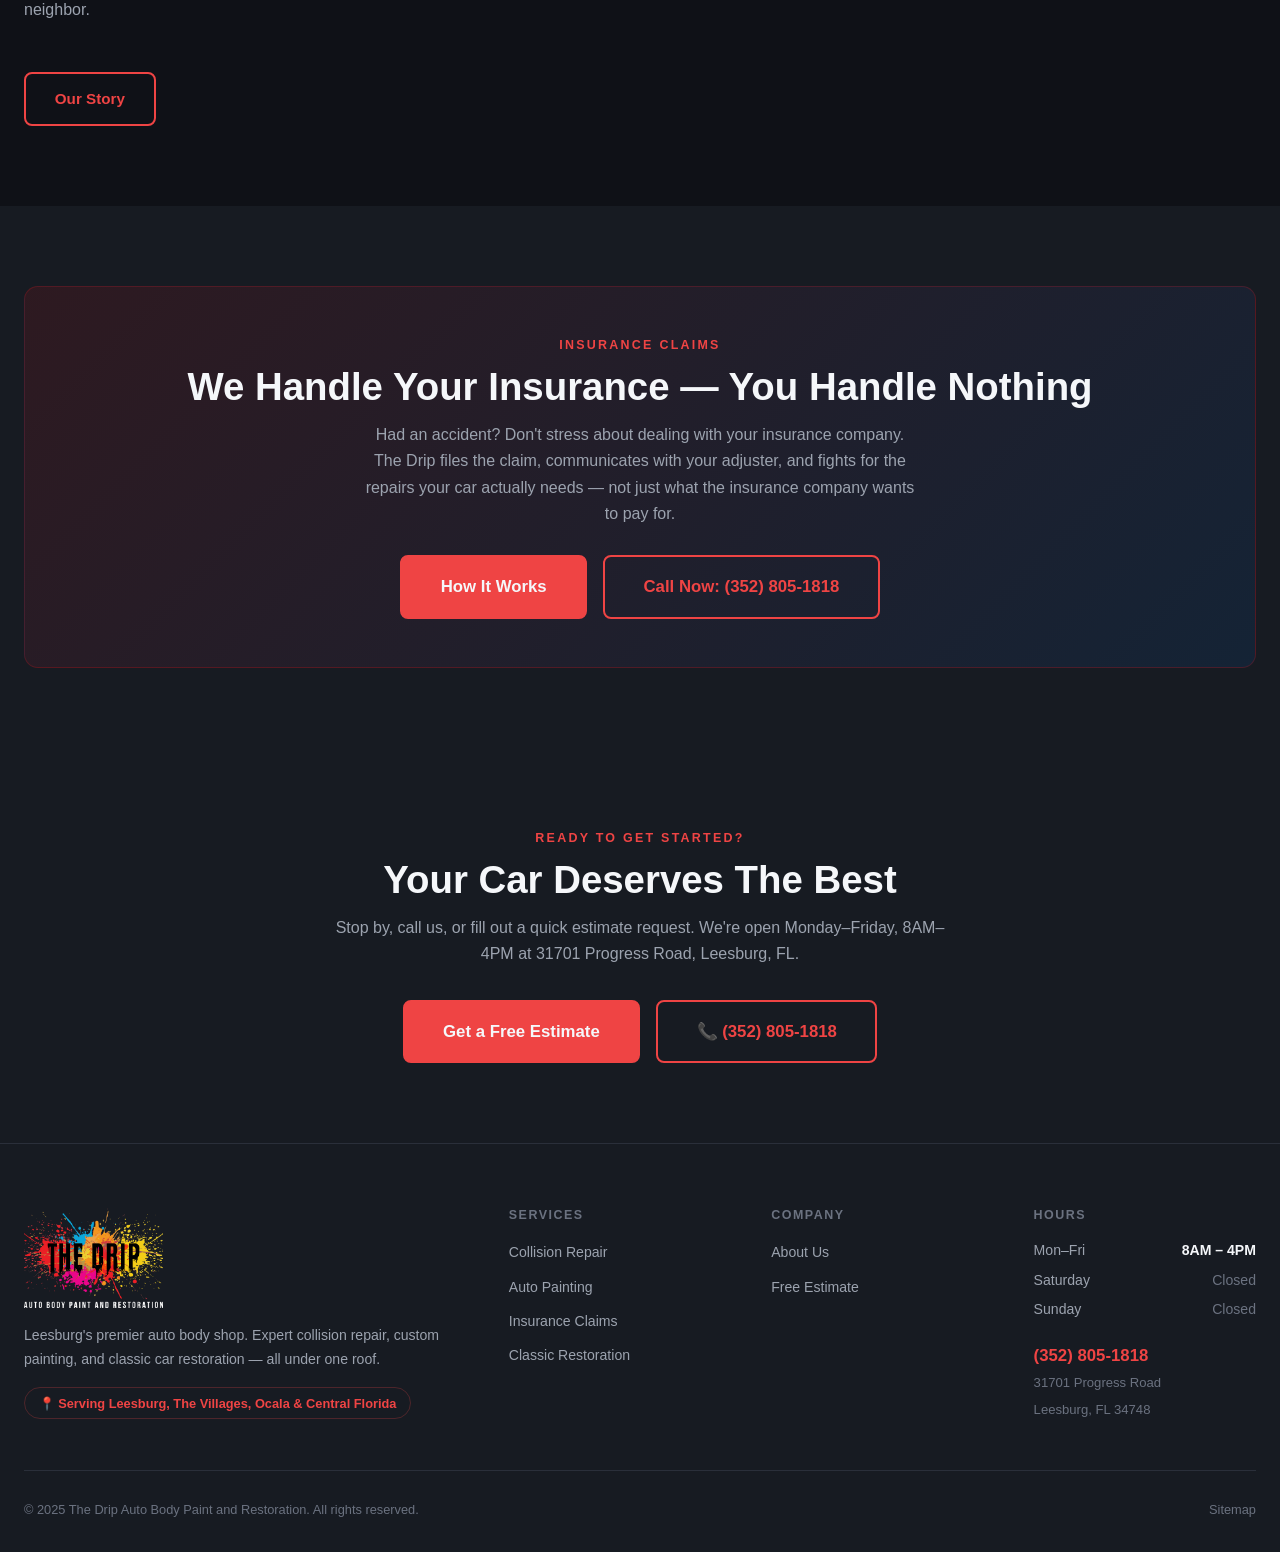
==== commit b63ceae0: "SEO: update index.html (www canonicals, clean URLs, GSC fixes)" ====
--- a/index.html
+++ b/index.html
@@ -6,7 +6,7 @@
   <title>The Drip Auto Body Paint &amp; Restoration | Leesburg, FL Auto Body Shop</title>
   <meta name="description" content="The Drip Auto Body Paint and Restoration in Leesburg, FL offers expert collision repair, auto painting, dent removal, classic car restoration, and insurance claim assistance. Serving Lake County, The Villages, Ocala &amp; Central Florida." />
   <meta name="keywords" content="auto body shop Leesburg FL, collision repair Leesburg, auto paint shop Lake County FL, dent removal Leesburg, car restoration Central Florida, The Villages auto body" />
-  <link rel="canonical" href="https://www.dripautomotive.com/index.html" />
+  <link rel="canonical" href="https://www.dripautomotive.com/" />
   <!-- Open Graph -->
   <meta property="og:type"        content="website" />
   <meta property="og:title"       content="The Drip Auto Body Paint &amp; Restoration | Leesburg, FL" />
@@ -77,15 +77,15 @@
   <header id="site-header" role="banner">
     <div class="container">
       <nav class="nav-inner" aria-label="Main navigation">
-        <a href="index.html" class="nav-logo" aria-label="The Drip Auto Body — Home">
+        <a href="/" class="nav-logo" aria-label="The Drip Auto Body — Home">
           <img src="logo.png" alt="The Drip Auto Body Paint and Restoration" class="nav-logo-img">
         </a>
         <ul class="nav-links" role="list">
-          <li><a href="index.html">Home</a></li>
-          <li><a href="services.html">Services</a></li>
-          <li><a href="about.html">About</a></li>
-          <li><a href="reviews.html">Reviews</a></li>
-          <li><a href="contact.html">Free Estimate</a></li>
+          <li><a href="/">Home</a></li>
+          <li><a href="services">Services</a></li>
+          <li><a href="about">About</a></li>
+          <li><a href="reviews">Reviews</a></li>
+          <li><a href="contact">Free Estimate</a></li>
         </ul>
         <a href="tel:+13528051818" class="nav-phone" aria-label="Call us at (352) 805-1818">
           <span class="ph-icon">📞</span> (352) 805-1818
@@ -99,15 +99,15 @@
 
   <!-- Mobile Nav -->
   <nav id="mobile-nav" aria-label="Mobile navigation">
-    <a href="index.html">Home</a>
-    <a href="services.html">Services</a>
-    <a href="collision-repair.html">Collision Repair</a>
-    <a href="auto-painting.html">Auto Painting</a>
-    <a href="insurance-claims.html">Insurance Claims</a>
-    <a href="restoration.html">Restoration</a>
-    <a href="about.html">About</a>
-    <a href="reviews.html">Reviews</a>
-    <a href="contact.html">Free Estimate</a>
+    <a href="/">Home</a>
+    <a href="services">Services</a>
+    <a href="collision-repair">Collision Repair</a>
+    <a href="auto-painting">Auto Painting</a>
+    <a href="insurance-claims">Insurance Claims</a>
+    <a href="restoration">Restoration</a>
+    <a href="about">About</a>
+    <a href="reviews">Reviews</a>
+    <a href="contact">Free Estimate</a>
     <a href="tel:+13528051818" class="mobile-phone">📞 Call (352) 805-1818</a>
   </nav>
 
@@ -133,7 +133,7 @@
           your car back looking better than ever.
         </p>
         <div class="btn-group animate-in delay-3">
-          <a href="contact.html" class="btn btn-primary btn-lg">Get a Free Estimate</a>
+          <a href="contact" class="btn btn-primary btn-lg">Get a Free Estimate</a>
           <a href="tel:+13528051818" class="btn btn-outline btn-lg">📞 (352) 805-1818</a>
         </div>
         <div class="hero-stats animate-in delay-3">
@@ -285,27 +285,27 @@
           <h2 class="section-title" id="services-heading" style="font-size:1.5rem;">Full-Service Auto Body &amp; Paint</h2>
         </div>
         <div class="services-scroll mt-2">
-          <a href="collision-repair.html" class="scroll-card">
+          <a href="collision-repair" class="scroll-card">
             <span class="scroll-icon">🔧</span>
             <span class="scroll-label">Collision Repair</span>
           </a>
-          <a href="auto-painting.html" class="scroll-card">
+          <a href="auto-painting" class="scroll-card">
             <span class="scroll-icon">🎨</span>
             <span class="scroll-label">Auto Painting</span>
           </a>
-          <a href="insurance-claims.html" class="scroll-card">
+          <a href="insurance-claims" class="scroll-card">
             <span class="scroll-icon">📋</span>
             <span class="scroll-label">Insurance Claims</span>
           </a>
-          <a href="auto-painting.html" class="scroll-card">
+          <a href="auto-painting" class="scroll-card">
             <span class="scroll-icon">✨</span>
             <span class="scroll-label">Custom Painting</span>
           </a>
-          <a href="services.html" class="scroll-card">
+          <a href="services" class="scroll-card">
             <span class="scroll-icon">🔨</span>
             <span class="scroll-label">Fabrication</span>
           </a>
-          <a href="restoration.html" class="scroll-card">
+          <a href="restoration" class="scroll-card">
             <span class="scroll-icon">🏎️</span>
             <span class="scroll-label">Classic Restoration</span>
           </a>
@@ -322,7 +322,7 @@
             <h2 class="section-title" id="why-heading">Leesburg's Auto Body Shop Done Right</h2>
             <p>We've been restoring and repairing vehicles in Lake County since 2020. We're not a volume shop — we take every job personally, and it shows in every panel and every paint line.</p>
             <p>Located right here at 31701 Progress Road, we're convenient for residents throughout Leesburg, The Villages, Fruitland Park, Tavares, and the greater Lake County area. When you bring your car to The Drip, you're not just another ticket number — you're a neighbor.</p>
-            <a href="about.html" class="btn btn-outline mt-2">Our Story</a>
+            <a href="about" class="btn btn-outline mt-2">Our Story</a>
           </div>
           <div>
             <ul class="check-list">
@@ -348,7 +348,7 @@
           <h2 id="ins-cta-heading">We Handle Your Insurance — You Handle Nothing</h2>
           <p>Had an accident? Don't stress about dealing with your insurance company. The Drip files the claim, communicates with your adjuster, and fights for the repairs your car actually needs — not just what the insurance company wants to pay for.</p>
           <div class="btn-group" style="justify-content:center;">
-            <a href="insurance-claims.html" class="btn btn-primary btn-lg">How It Works</a>
+            <a href="insurance-claims" class="btn btn-primary btn-lg">How It Works</a>
             <a href="tel:+13528051818" class="btn btn-outline btn-lg">Call Now: (352) 805-1818</a>
           </div>
         </div>
@@ -361,7 +361,7 @@
         <h2 class="section-title" id="final-cta-heading">Your Car Deserves The Best</h2>
         <p class="section-subtitle" style="margin:0 auto 2rem;">Stop by, call us, or fill out a quick estimate request. We're open Monday–Friday, 8AM–4PM at 31701 Progress Road, Leesburg, FL.</p>
         <div class="btn-group" style="justify-content:center;">
-          <a href="contact.html" class="btn btn-primary btn-lg">Get a Free Estimate</a>
+          <a href="contact" class="btn btn-primary btn-lg">Get a Free Estimate</a>
           <a href="tel:+13528051818" class="btn btn-outline btn-lg">📞 (352) 805-1818</a>
         </div>
       </div>
@@ -381,19 +381,19 @@
         <div class="footer-col">
           <h5>Services</h5>
           <ul>
-            <li><a href="collision-repair.html">Collision Repair</a></li>
-            <li><a href="auto-painting.html">Auto Painting</a></li>
-            <li><a href="insurance-claims.html">Insurance Claims</a></li>
-            <li><a href="restoration.html">Classic Restoration</a></li>
+            <li><a href="collision-repair">Collision Repair</a></li>
+            <li><a href="auto-painting">Auto Painting</a></li>
+            <li><a href="insurance-claims">Insurance Claims</a></li>
+            <li><a href="restoration">Classic Restoration</a></li>
           </ul>
         </div>
         <div class="footer-col">
           <h5>Company</h5>
           <ul>
-            <li><a href="about.html">About Us</a></li>
+            <li><a href="about">About Us</a></li>
 
             
-            <li><a href="contact.html">Free Estimate</a></li>
+            <li><a href="contact">Free Estimate</a></li>
           </ul>
         </div>
         <div class="footer-col footer-hours">
